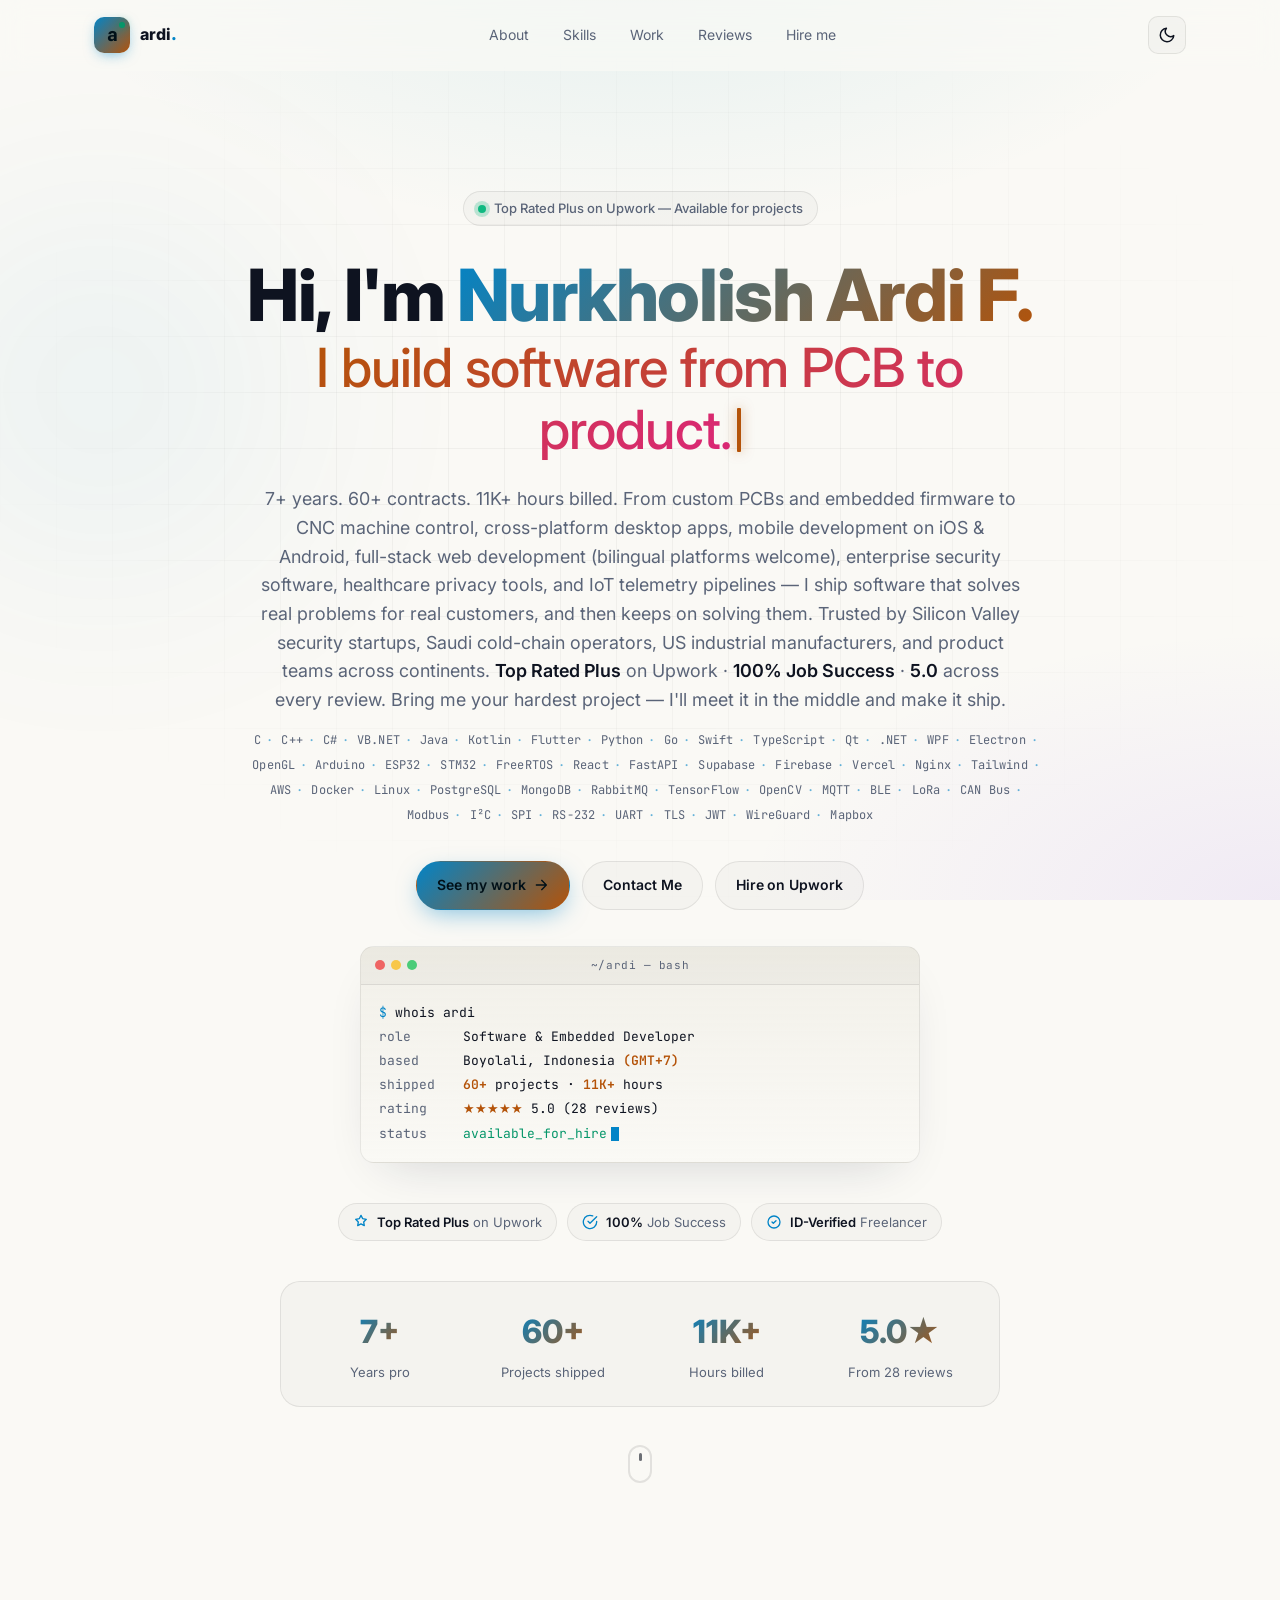
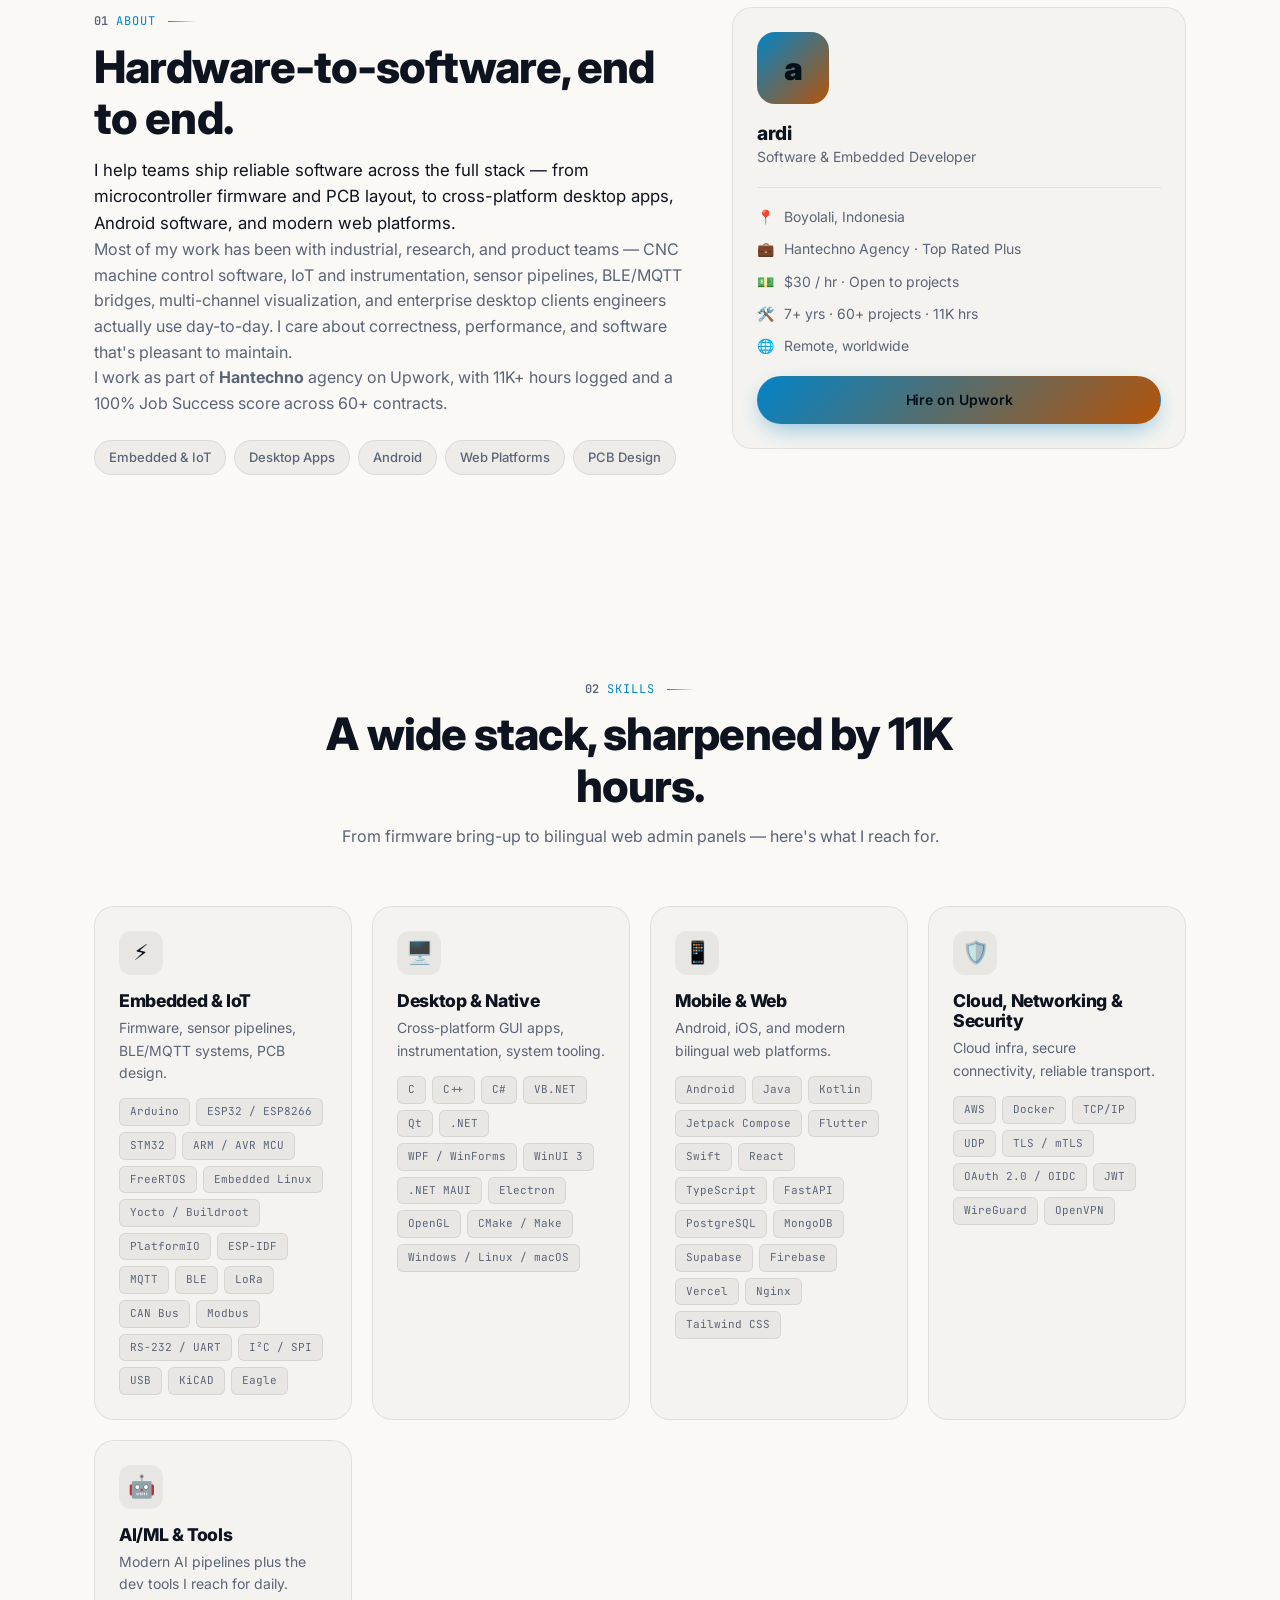
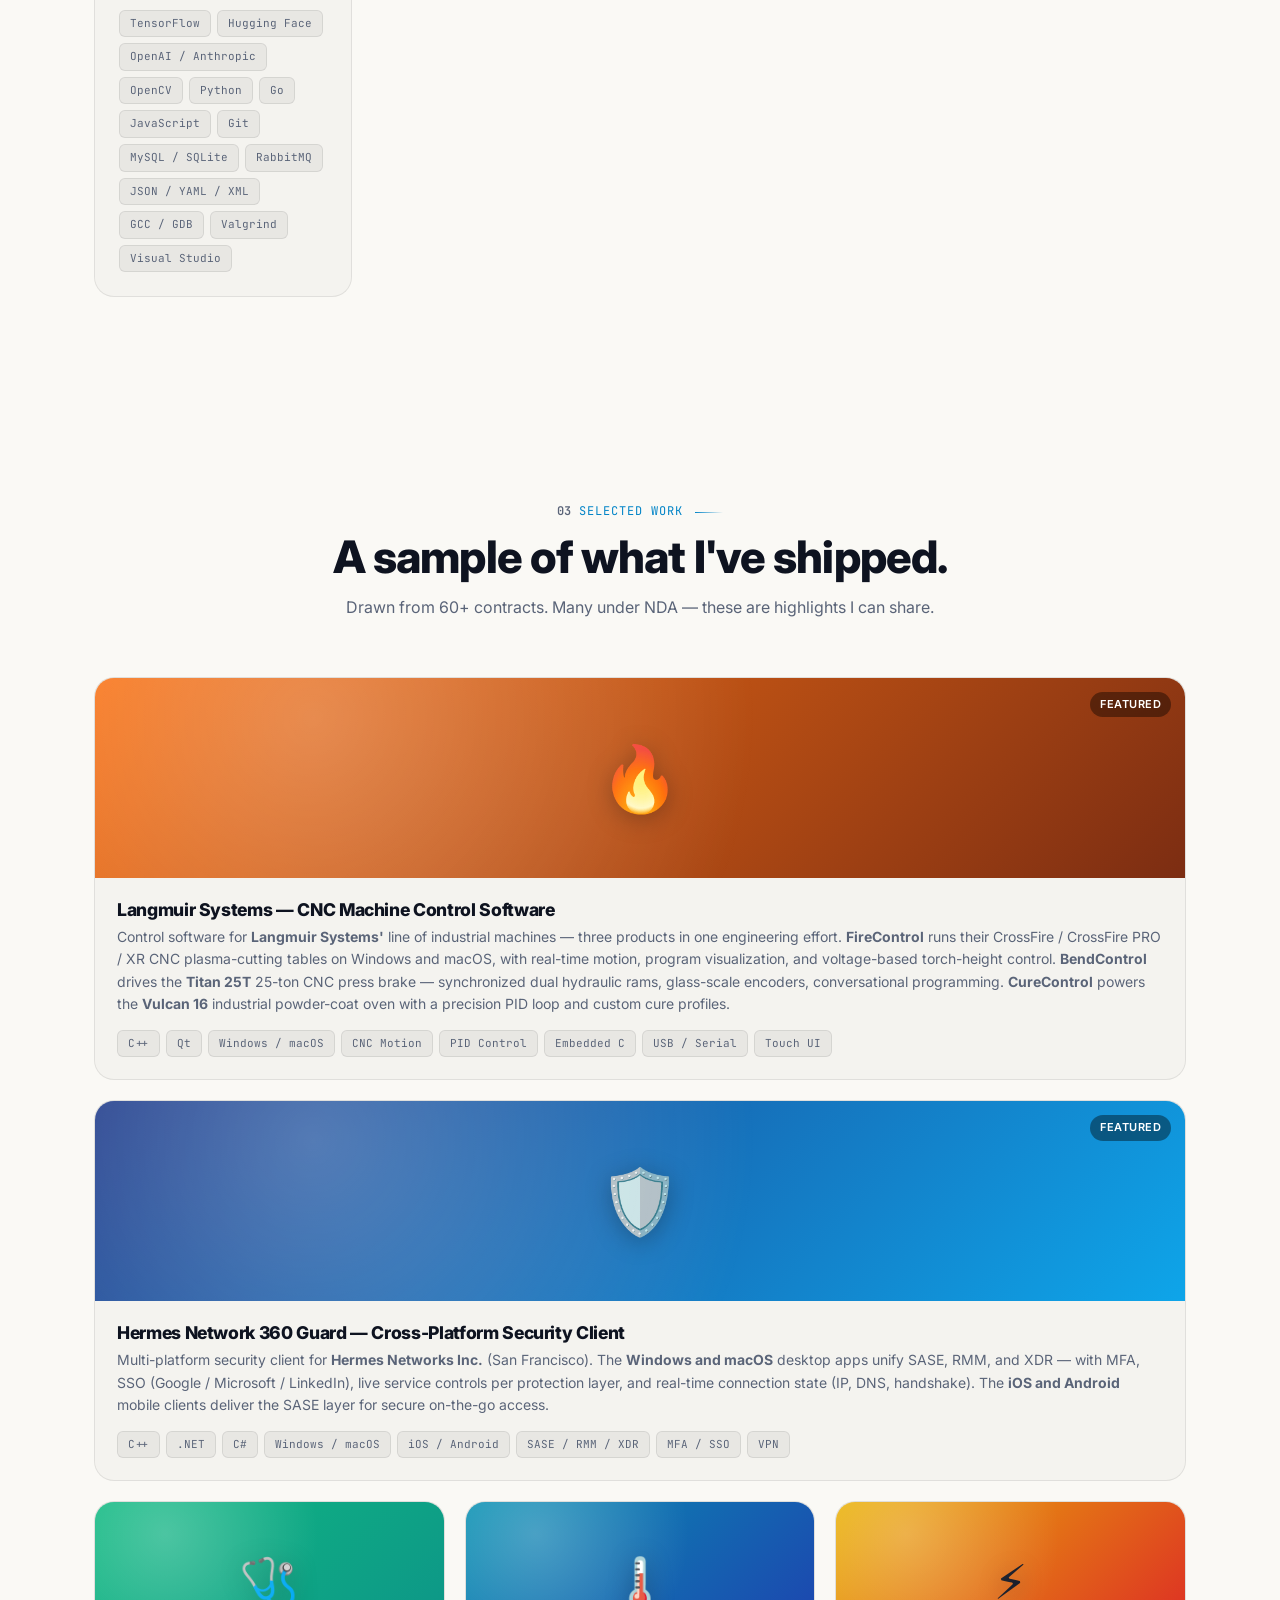
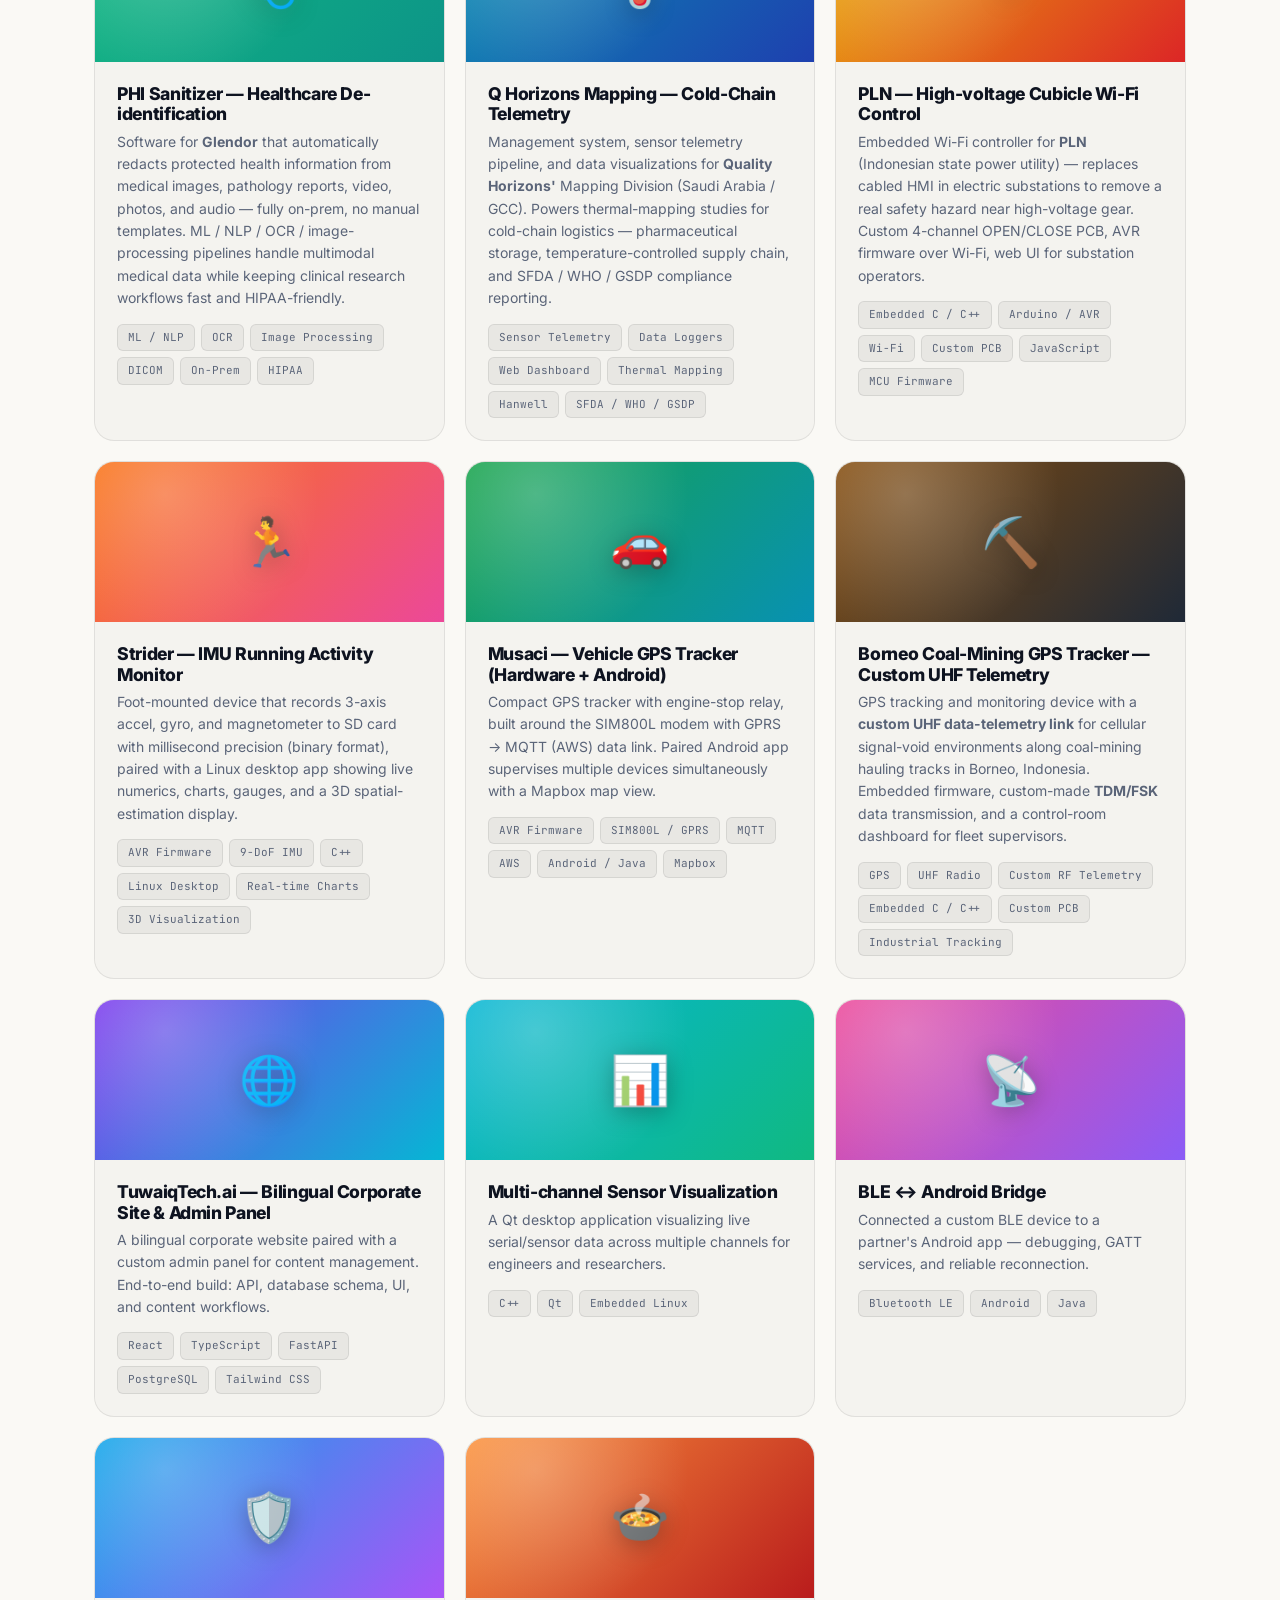
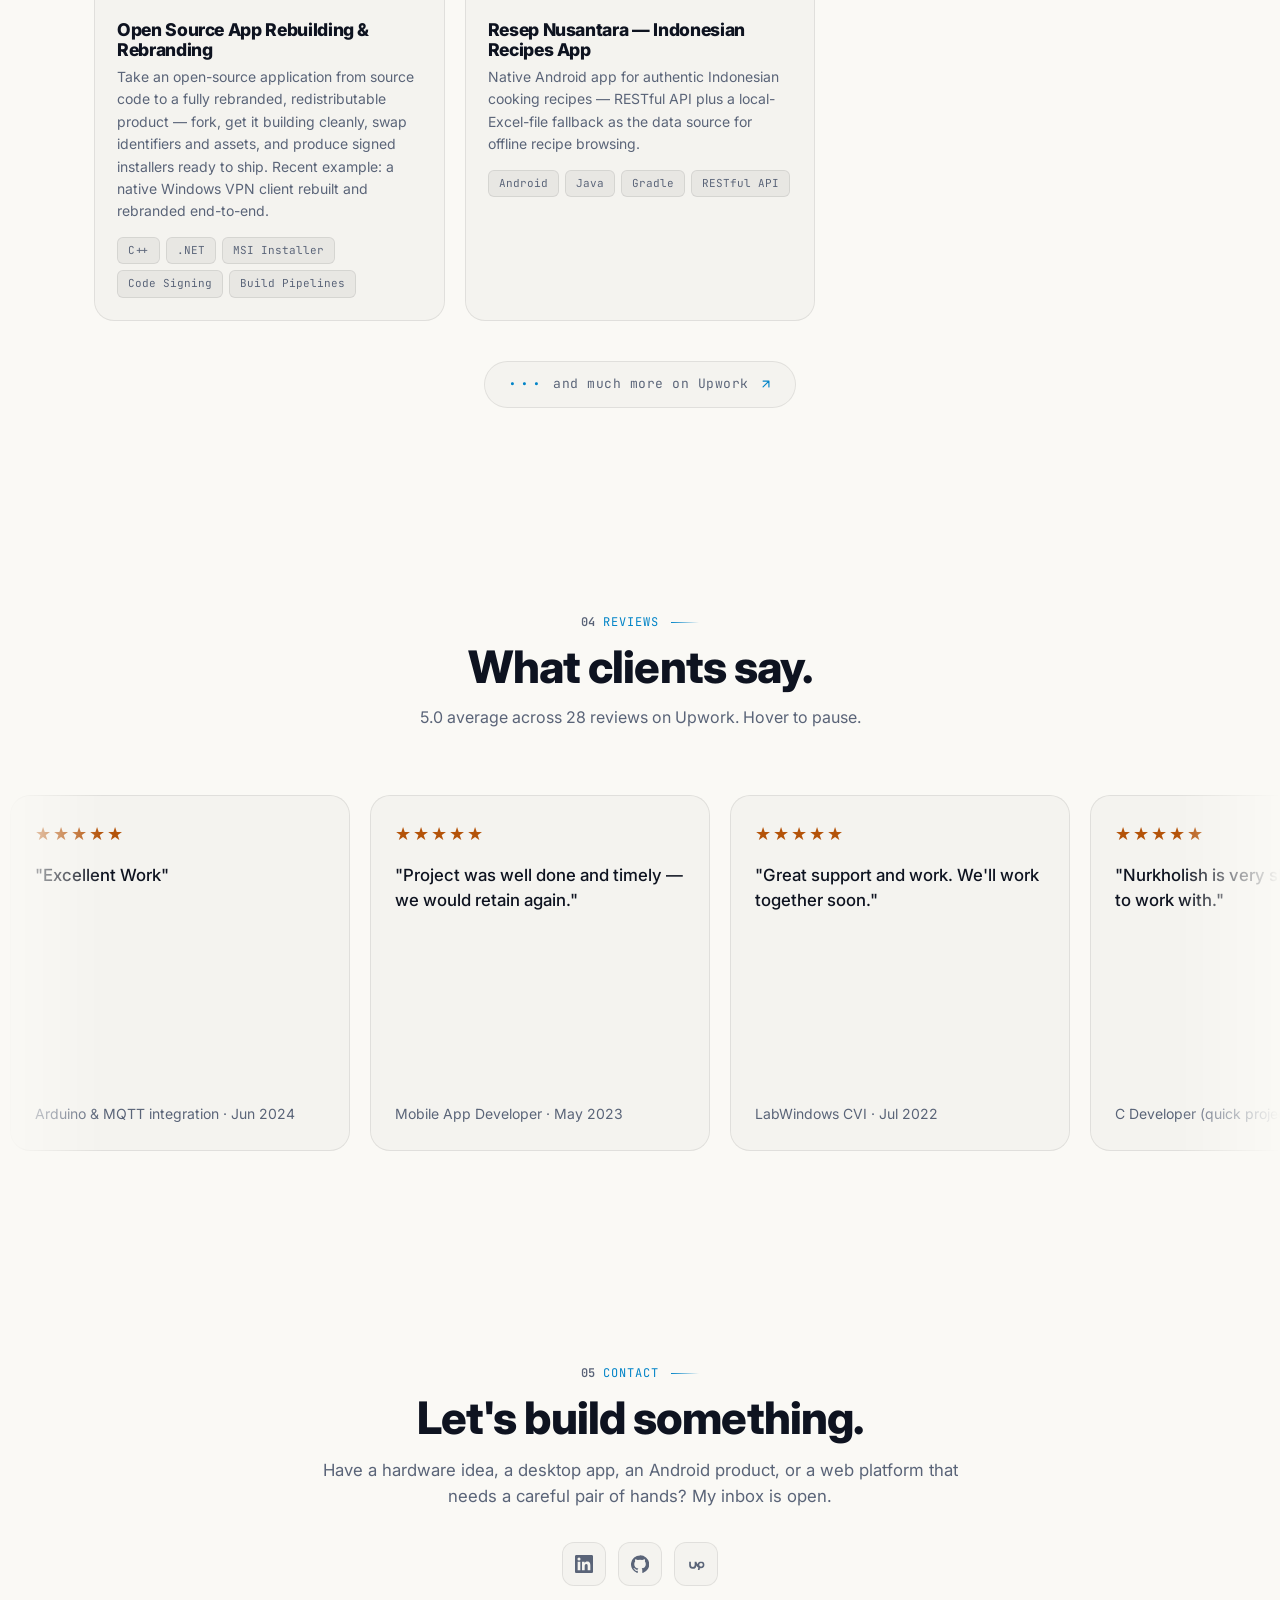
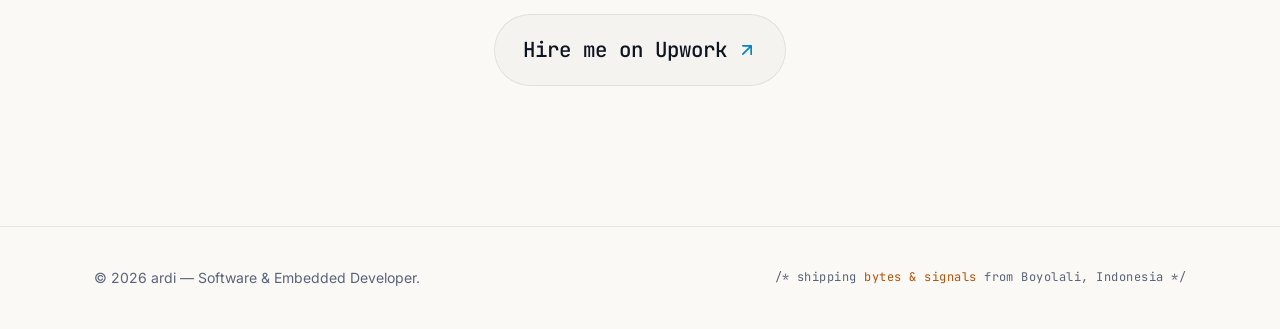
==== index.html @ 49f1b08c "'…and much more.' becomes a styled pill link to Upwork Drop the plain monospace line. The new elemen" ====
<!DOCTYPE html>
<html lang="en">
<head>
  <meta charset="UTF-8" />
  <meta name="viewport" content="width=device-width, initial-scale=1.0" />
  <meta name="description" content="ardi — Software & Embedded Developer. 7+ years shipping cross-platform desktop, Android, and IoT software. Top Rated Plus on Upwork." />
  <meta name="theme-color" content="#0b0f1a" />

  <meta property="og:title" content="ardi — Software & Embedded Developer" />
  <meta property="og:description" content="7+ years building cross-platform desktop, Android, and IoT software. Top Rated Plus, 100% Job Success on Upwork." />
  <meta property="og:type" content="website" />
  <meta property="og:url" content="https://ardika.github.io/" />

  <title>ardi — Software & Embedded Developer</title>

  <link rel="icon" href="data:image/svg+xml,%3Csvg xmlns='http://www.w3.org/2000/svg' viewBox='0 0 64 64'%3E%3Crect width='64' height='64' rx='14' fill='%2338bdf8'/%3E%3Ctext x='50%25' y='62%25' text-anchor='middle' font-family='ui-monospace,monospace' font-size='42' font-weight='800' fill='%23001018'%3Ea%3C/text%3E%3Ccircle cx='48' cy='16' r='5' fill='%2334d399'/%3E%3C/svg%3E" />

  <link rel="preconnect" href="https://fonts.googleapis.com" />
  <link rel="preconnect" href="https://fonts.gstatic.com" crossorigin />
  <link href="https://fonts.googleapis.com/css2?family=Inter:wght@400;500;600;700;800;900&family=JetBrains+Mono:wght@400;500&display=swap" rel="stylesheet" />

  <link rel="stylesheet" href="./styles.css" />
</head>
<body>
  <a href="#main" class="skip-link">Skip to content</a>

  <div class="bg-grid" aria-hidden="true"></div>
  <div class="bg-glow" aria-hidden="true"></div>

  <header class="nav" id="nav">
    <div class="container nav-inner">
      <a href="#home" class="brand" aria-label="ardi — home">
        <span class="brand-mark" aria-hidden="true">a</span>
        <span class="brand-text">ardi</span>
      </a>
      <nav class="nav-links" aria-label="Primary">
        <a href="#about">About</a>
        <a href="#skills">Skills</a>
        <a href="#projects">Work</a>
        <a href="#testimonials">Reviews</a>
        <a href="#contact">Hire me</a>
      </nav>
      <button class="theme-toggle" id="themeToggle" aria-label="Toggle theme">
        <svg class="icon-sun" viewBox="0 0 24 24" fill="none" stroke="currentColor" stroke-width="2" stroke-linecap="round" stroke-linejoin="round" aria-hidden="true"><circle cx="12" cy="12" r="4"/><path d="M12 2v2M12 20v2M4.93 4.93l1.41 1.41M17.66 17.66l1.41 1.41M2 12h2M20 12h2M4.93 19.07l1.41-1.41M17.66 6.34l1.41-1.41"/></svg>
        <svg class="icon-moon" viewBox="0 0 24 24" fill="none" stroke="currentColor" stroke-width="2" stroke-linecap="round" stroke-linejoin="round" aria-hidden="true"><path d="M21 12.79A9 9 0 1 1 11.21 3 7 7 0 0 0 21 12.79z"/></svg>
      </button>
      <button class="menu-toggle" id="menuToggle" aria-label="Open menu" aria-expanded="false">
        <span></span><span></span><span></span>
      </button>
    </div>
  </header>

  <main id="main">

    <section id="home" class="hero">
      <div class="container hero-inner">
        <p class="eyebrow reveal">
          <span class="dot"></span>Top Rated Plus on Upwork — Available for projects
        </p>
        <h1 class="hero-title reveal">
          <span class="hero-line">Hi,&nbsp;I'm <span class="grad">Nurkholish Ardi F.</span></span>
          <span class="hero-line typing-line"><span class="grad-2 typing-text" aria-live="polite"></span><span class="type-cursor" aria-hidden="true"></span></span>
        </h1>
        <p class="hero-sub reveal">
          7+ years. 60+ contracts. 11K+ hours billed. From custom PCBs and embedded firmware
          to CNC machine control, cross-platform desktop apps, mobile development on iOS &amp;
          Android, full-stack web development (bilingual platforms welcome), enterprise security
          software, healthcare privacy tools, and IoT telemetry pipelines — I ship software that
          solves real problems for real customers, and then keeps on solving them.
          Trusted by Silicon Valley security startups, Saudi cold-chain operators,
          US industrial manufacturers, and product teams across continents.
          <strong>Top Rated Plus</strong> on Upwork · <strong>100% Job Success</strong> ·
          <strong>5.0</strong> across every review. Bring me your hardest project — I'll meet
          it in the middle and make it ship.
        </p>
        <p class="hero-stack reveal" aria-label="Technology stack">
          <span>C</span><span>C++</span><span>C#</span><span>VB.NET</span><span>Java</span><span>Kotlin</span><span>Flutter</span><span>Python</span><span>Go</span><span>Swift</span><span>TypeScript</span><span>Qt</span><span>.NET</span><span>WPF</span><span>Electron</span><span>OpenGL</span><span>Arduino</span><span>ESP32</span><span>STM32</span><span>FreeRTOS</span><span>React</span><span>FastAPI</span><span>Supabase</span><span>Firebase</span><span>Vercel</span><span>Nginx</span><span>Tailwind</span><span>AWS</span><span>Docker</span><span>Linux</span><span>PostgreSQL</span><span>MongoDB</span><span>RabbitMQ</span><span>TensorFlow</span><span>OpenCV</span><span>MQTT</span><span>BLE</span><span>LoRa</span><span>CAN&nbsp;Bus</span><span>Modbus</span><span>I²C</span><span>SPI</span><span>RS-232</span><span>UART</span><span>TLS</span><span>JWT</span><span>WireGuard</span><span>Mapbox</span>
        </p>
        <div class="hero-cta reveal">
          <a href="#projects" class="btn btn-primary">See my work
            <svg viewBox="0 0 24 24" fill="none" stroke="currentColor" stroke-width="2" stroke-linecap="round" stroke-linejoin="round" aria-hidden="true"><path d="M5 12h14M13 5l7 7-7 7"/></svg>
          </a>
          <a href="#contact" class="btn btn-ghost">Contact Me</a>
          <a href="https://www.upwork.com/freelancers/~0115eeeb46767c37cb" target="_blank" rel="noopener" class="btn btn-ghost">Hire on Upwork</a>
        </div>

        <div class="console reveal" aria-label="About snapshot">
          <div class="console-bar">
            <span class="dots" aria-hidden="true"><span></span><span></span><span></span></span>
            <span class="title">~/ardi — bash</span>
            <span style="width:42px"></span>
          </div>
          <div class="console-body">
            <div><span class="prompt">$</span> <span class="cmd">whois ardi</span></div>
            <div><span class="key">role</span><span class="val">Software &amp; Embedded Developer</span></div>
            <div><span class="key">based</span><span class="val">Boyolali, Indonesia <span class="pop">(GMT+7)</span></span></div>
            <div><span class="key">shipped</span><span class="val"><span class="pop">60+</span> projects · <span class="pop">11K+</span> hours</span></div>
            <div><span class="key">rating</span><span class="val"><span class="star">★★★★★</span> 5.0 (28 reviews)</span></div>
            <div><span class="key">status</span><span class="val"><span class="ok">available_for_hire</span><span class="cursor"></span></span></div>
          </div>
        </div>

        <div class="badges reveal">
          <div class="badge">
            <svg viewBox="0 0 24 24" fill="none" stroke="currentColor" stroke-width="2" stroke-linecap="round" stroke-linejoin="round" aria-hidden="true"><path d="M12 2l2.39 4.84L20 8l-4 3.9.94 5.5L12 14.77 7.06 17.4 8 11.9 4 8l5.61-1.16L12 2z"/></svg>
            <span><strong>Top Rated Plus</strong> on Upwork</span>
          </div>
          <div class="badge">
            <svg viewBox="0 0 24 24" fill="none" stroke="currentColor" stroke-width="2" stroke-linecap="round" stroke-linejoin="round" aria-hidden="true"><path d="M22 11.08V12a10 10 0 1 1-5.93-9.14"/><polyline points="22 4 12 14.01 9 11.01"/></svg>
            <span><strong>100%</strong> Job Success</span>
          </div>
          <div class="badge">
            <svg viewBox="0 0 24 24" fill="none" stroke="currentColor" stroke-width="2" stroke-linecap="round" stroke-linejoin="round" aria-hidden="true"><path d="M9 12l2 2 4-4M21 12a9 9 0 1 1-18 0 9 9 0 0 1 18 0z"/></svg>
            <span><strong>ID-Verified</strong> Freelancer</span>
          </div>
        </div>

        <div class="hero-stats reveal">
          <div class="stat">
            <span class="stat-num">7+</span>
            <span class="stat-label">Years pro</span>
          </div>
          <div class="stat">
            <span class="stat-num">60+</span>
            <span class="stat-label">Projects shipped</span>
          </div>
          <div class="stat">
            <span class="stat-num">11K+</span>
            <span class="stat-label">Hours billed</span>
          </div>
          <div class="stat">
            <span class="stat-num">5.0★</span>
            <span class="stat-label">From 28 reviews</span>
          </div>
        </div>
      </div>

      <div class="scroll-hint" aria-hidden="true">
        <span></span>
      </div>
    </section>

    <section id="about" class="section about">
      <div class="container about-grid">
        <div class="about-left reveal">
          <p class="section-eyebrow" data-num="01">About</p>
          <h2 class="section-title">Hardware-to-software, end to end.</h2>
          <p class="lead">
            I help teams ship reliable software across the full stack — from microcontroller firmware
            and PCB layout, to cross-platform desktop apps, Android software, and modern web platforms.
          </p>
          <p class="muted">
            Most of my work has been with industrial, research, and product teams — CNC machine
            control software, IoT and instrumentation, sensor pipelines, BLE/MQTT bridges,
            multi-channel visualization, and enterprise desktop clients engineers actually use
            day-to-day. I care about correctness, performance, and software that's pleasant
            to maintain.
          </p>
          <p class="muted">
            I work as part of <strong>Hantechno</strong> agency on Upwork, with 11K+ hours logged and
            a 100% Job Success score across 60+ contracts.
          </p>
          <div class="about-tags">
            <span class="tag">Embedded &amp; IoT</span>
            <span class="tag">Desktop Apps</span>
            <span class="tag">Android</span>
            <span class="tag">Web Platforms</span>
            <span class="tag">PCB Design</span>
          </div>
        </div>
        <div class="about-right reveal">
          <div class="card profile-card">
            <div class="avatar">a</div>
            <div class="profile-meta">
              <h3>ardi</h3>
              <p class="muted small">Software &amp; Embedded Developer</p>
            </div>
            <ul class="profile-list">
              <li><span>📍</span> Boyolali, Indonesia</li>
              <li><span>💼</span> Hantechno Agency · Top Rated Plus</li>
              <li><span>💵</span> $30 / hr · Open to projects</li>
              <li><span>🛠️</span> 7+ yrs · 60+ projects · 11K hrs</li>
              <li><span>🌐</span> Remote, worldwide</li>
            </ul>
            <a href="https://www.upwork.com/freelancers/~0115eeeb46767c37cb" target="_blank" rel="noopener" class="btn btn-primary btn-block">Hire on Upwork</a>
          </div>
        </div>
      </div>
    </section>

    <section id="skills" class="section skills">
      <div class="container">
        <div class="section-head reveal">
          <p class="section-eyebrow" data-num="02">Skills</p>
          <h2 class="section-title">A wide stack, sharpened by 11K hours.</h2>
          <p class="muted">From firmware bring-up to bilingual web admin panels — here's what I reach for.</p>
        </div>

        <div class="skills-grid">
          <div class="card skill reveal">
            <div class="skill-icon">⚡</div>
            <h3>Embedded &amp; IoT</h3>
            <p class="muted small">Firmware, sensor pipelines, BLE/MQTT systems, PCB design.</p>
            <div class="chips">
              <span class="chip">Arduino</span>
              <span class="chip">ESP32 / ESP8266</span>
              <span class="chip">STM32</span>
              <span class="chip">ARM / AVR MCU</span>
              <span class="chip">FreeRTOS</span>
              <span class="chip">Embedded Linux</span>
              <span class="chip">Yocto / Buildroot</span>
              <span class="chip">PlatformIO</span>
              <span class="chip">ESP-IDF</span>
              <span class="chip">MQTT</span>
              <span class="chip">BLE</span>
              <span class="chip">LoRa</span>
              <span class="chip">CAN Bus</span>
              <span class="chip">Modbus</span>
              <span class="chip">RS-232 / UART</span>
              <span class="chip">I²C / SPI</span>
              <span class="chip">USB</span>
              <span class="chip">KiCAD</span>
              <span class="chip">Eagle</span>
            </div>
          </div>

          <div class="card skill reveal">
            <div class="skill-icon">🖥️</div>
            <h3>Desktop &amp; Native</h3>
            <p class="muted small">Cross-platform GUI apps, instrumentation, system tooling.</p>
            <div class="chips">
              <span class="chip">C</span>
              <span class="chip">C++</span>
              <span class="chip">C#</span>
              <span class="chip">VB.NET</span>
              <span class="chip">Qt</span>
              <span class="chip">.NET</span>
              <span class="chip">WPF / WinForms</span>
              <span class="chip">WinUI 3</span>
              <span class="chip">.NET MAUI</span>
              <span class="chip">Electron</span>
              <span class="chip">OpenGL</span>
              <span class="chip">CMake / Make</span>
              <span class="chip">Windows / Linux / macOS</span>
            </div>
          </div>

          <div class="card skill reveal">
            <div class="skill-icon">📱</div>
            <h3>Mobile &amp; Web</h3>
            <p class="muted small">Android, iOS, and modern bilingual web platforms.</p>
            <div class="chips">
              <span class="chip">Android</span>
              <span class="chip">Java</span>
              <span class="chip">Kotlin</span>
              <span class="chip">Jetpack Compose</span>
              <span class="chip">Flutter</span>
              <span class="chip">Swift</span>
              <span class="chip">React</span>
              <span class="chip">TypeScript</span>
              <span class="chip">FastAPI</span>
              <span class="chip">PostgreSQL</span>
              <span class="chip">MongoDB</span>
              <span class="chip">Supabase</span>
              <span class="chip">Firebase</span>
              <span class="chip">Vercel</span>
              <span class="chip">Nginx</span>
              <span class="chip">Tailwind CSS</span>
            </div>
          </div>

          <div class="card skill reveal">
            <div class="skill-icon">🛡️</div>
            <h3>Cloud, Networking &amp; Security</h3>
            <p class="muted small">Cloud infra, secure connectivity, reliable transport.</p>
            <div class="chips">
              <span class="chip">AWS</span>
              <span class="chip">Docker</span>
              <span class="chip">TCP/IP</span>
              <span class="chip">UDP</span>
              <span class="chip">TLS / mTLS</span>
              <span class="chip">OAuth 2.0 / OIDC</span>
              <span class="chip">JWT</span>
              <span class="chip">WireGuard</span>
              <span class="chip">OpenVPN</span>
            </div>
          </div>

          <div class="card skill reveal">
            <div class="skill-icon">🤖</div>
            <h3>AI/ML &amp; Tools</h3>
            <p class="muted small">Modern AI pipelines plus the dev tools I reach for daily.</p>
            <div class="chips">
              <span class="chip">TensorFlow</span>
              <span class="chip">Hugging Face</span>
              <span class="chip">OpenAI / Anthropic</span>
              <span class="chip">OpenCV</span>
              <span class="chip">Python</span>
              <span class="chip">Go</span>
              <span class="chip">JavaScript</span>
              <span class="chip">Git</span>
              <span class="chip">MySQL / SQLite</span>
              <span class="chip">RabbitMQ</span>
              <span class="chip">JSON / YAML / XML</span>
              <span class="chip">GCC / GDB</span>
              <span class="chip">Valgrind</span>
              <span class="chip">Visual Studio</span>
            </div>
          </div>
        </div>
      </div>
    </section>

    <section id="projects" class="section projects">
      <div class="container">
        <div class="section-head reveal">
          <p class="section-eyebrow" data-num="03">Selected work</p>
          <h2 class="section-title">A sample of what I've shipped.</h2>
          <p class="muted">Drawn from 60+ contracts. Many under NDA — these are highlights I can share.</p>
        </div>

        <div class="projects-grid">
          <article class="card project featured reveal">
            <div class="project-cover" style="--c1:#f97316;--c2:#7c2d12;">
              <span class="project-emoji">🔥</span>
              <span class="badge-pill">Featured</span>
            </div>
            <div class="project-body">
              <h3>Langmuir Systems — CNC Machine Control Software</h3>
              <p class="muted small">Control software for <strong>Langmuir Systems'</strong> line of industrial machines — three products in one engineering effort. <strong>FireControl</strong> runs their CrossFire / CrossFire PRO / XR CNC plasma-cutting tables on Windows and macOS, with real-time motion, program visualization, and voltage-based torch-height control. <strong>BendControl</strong> drives the <strong>Titan 25T</strong> 25-ton CNC press brake — synchronized dual hydraulic rams, glass-scale encoders, conversational programming. <strong>CureControl</strong> powers the <strong>Vulcan 16</strong> industrial powder-coat oven with a precision PID loop and custom cure profiles.</p>
              <div class="chips">
                <span class="chip">C++</span>
                <span class="chip">Qt</span>
                <span class="chip">Windows / macOS</span>
                <span class="chip">CNC Motion</span>
                <span class="chip">PID Control</span>
                <span class="chip">Embedded C</span>
                <span class="chip">USB / Serial</span>
                <span class="chip">Touch UI</span>
              </div>
            </div>
          </article>

          <article class="card project featured reveal">
            <div class="project-cover" style="--c1:#1e3a8a;--c2:#0ea5e9;">
              <span class="project-emoji">🛡️</span>
              <span class="badge-pill">Featured</span>
            </div>
            <div class="project-body">
              <h3>Hermes Network 360 Guard — Cross-Platform Security Client</h3>
              <p class="muted small">Multi-platform security client for <strong>Hermes Networks Inc.</strong> (San Francisco). The <strong>Windows and macOS</strong> desktop apps unify SASE, RMM, and XDR — with MFA, SSO (Google / Microsoft / LinkedIn), live service controls per protection layer, and real-time connection state (IP, DNS, handshake). The <strong>iOS and Android</strong> mobile clients deliver the SASE layer for secure on-the-go access.</p>
              <div class="chips">
                <span class="chip">C++</span>
                <span class="chip">.NET</span>
                <span class="chip">C#</span>
                <span class="chip">Windows / macOS</span>
                <span class="chip">iOS / Android</span>
                <span class="chip">SASE / RMM / XDR</span>
                <span class="chip">MFA / SSO</span>
                <span class="chip">VPN</span>
              </div>
            </div>
          </article>

          <article class="card project reveal">
            <div class="project-cover" style="--c1:#10b981;--c2:#0d9488;">
              <span class="project-emoji">🩺</span>
            </div>
            <div class="project-body">
              <h3>PHI Sanitizer — Healthcare De-identification</h3>
              <p class="muted small">Software for <strong>Glendor</strong> that automatically redacts protected health information from medical images, pathology reports, video, photos, and audio — fully on-prem, no manual templates. ML / NLP / OCR / image-processing pipelines handle multimodal medical data while keeping clinical research workflows fast and HIPAA-friendly.</p>
              <div class="chips">
                <span class="chip">ML / NLP</span>
                <span class="chip">OCR</span>
                <span class="chip">Image Processing</span>
                <span class="chip">DICOM</span>
                <span class="chip">On-Prem</span>
                <span class="chip">HIPAA</span>
              </div>
            </div>
          </article>

          <article class="card project reveal">
            <div class="project-cover" style="--c1:#0891b2;--c2:#1e40af;">
              <span class="project-emoji">🌡️</span>
            </div>
            <div class="project-body">
              <h3>Q Horizons Mapping — Cold-Chain Telemetry</h3>
              <p class="muted small">Management system, sensor telemetry pipeline, and data visualizations for <strong>Quality Horizons'</strong> Mapping Division (Saudi Arabia / GCC). Powers thermal-mapping studies for cold-chain logistics — pharmaceutical storage, temperature-controlled supply chain, and SFDA / WHO / GSDP compliance reporting.</p>
              <div class="chips">
                <span class="chip">Sensor Telemetry</span>
                <span class="chip">Data Loggers</span>
                <span class="chip">Web Dashboard</span>
                <span class="chip">Thermal Mapping</span>
                <span class="chip">Hanwell</span>
                <span class="chip">SFDA / WHO / GSDP</span>
              </div>
            </div>
          </article>

          <article class="card project reveal">
            <div class="project-cover" style="--c1:#eab308;--c2:#dc2626;">
              <span class="project-emoji">⚡</span>
            </div>
            <div class="project-body">
              <h3>PLN — High-voltage Cubicle Wi-Fi Control</h3>
              <p class="muted small">Embedded Wi-Fi controller for <strong>PLN</strong> (Indonesian state power utility) — replaces cabled HMI in electric substations to remove a real safety hazard near high-voltage gear. Custom 4-channel OPEN/CLOSE PCB, AVR firmware over Wi-Fi, web UI for substation operators.</p>
              <div class="chips">
                <span class="chip">Embedded C / C++</span>
                <span class="chip">Arduino / AVR</span>
                <span class="chip">Wi-Fi</span>
                <span class="chip">Custom PCB</span>
                <span class="chip">JavaScript</span>
                <span class="chip">MCU Firmware</span>
              </div>
            </div>
          </article>

          <article class="card project reveal">
            <div class="project-cover" style="--c1:#f97316;--c2:#ec4899;">
              <span class="project-emoji">🏃</span>
            </div>
            <div class="project-body">
              <h3>Strider — IMU Running Activity Monitor</h3>
              <p class="muted small">Foot-mounted device that records 3-axis accel, gyro, and magnetometer to SD card with millisecond precision (binary format), paired with a Linux desktop app showing live numerics, charts, gauges, and a 3D spatial-estimation display.</p>
              <div class="chips">
                <span class="chip">AVR Firmware</span>
                <span class="chip">9-DoF IMU</span>
                <span class="chip">C++</span>
                <span class="chip">Linux Desktop</span>
                <span class="chip">Real-time Charts</span>
                <span class="chip">3D Visualization</span>
              </div>
            </div>
          </article>

          <article class="card project reveal">
            <div class="project-cover" style="--c1:#16a34a;--c2:#0891b2;">
              <span class="project-emoji">🚗</span>
            </div>
            <div class="project-body">
              <h3>Musaci — Vehicle GPS Tracker (Hardware + Android)</h3>
              <p class="muted small">Compact GPS tracker with engine-stop relay, built around the SIM800L modem with GPRS → MQTT (AWS) data link. Paired Android app supervises multiple devices simultaneously with a Mapbox map view.</p>
              <div class="chips">
                <span class="chip">AVR Firmware</span>
                <span class="chip">SIM800L / GPRS</span>
                <span class="chip">MQTT</span>
                <span class="chip">AWS</span>
                <span class="chip">Android / Java</span>
                <span class="chip">Mapbox</span>
              </div>
            </div>
          </article>

          <article class="card project reveal">
            <div class="project-cover" style="--c1:#854d0e;--c2:#1f2937;">
              <span class="project-emoji">⛏️</span>
            </div>
            <div class="project-body">
              <h3>Borneo Coal-Mining GPS Tracker — Custom UHF Telemetry</h3>
              <p class="muted small">GPS tracking and monitoring device with a <strong>custom UHF data-telemetry link</strong> for cellular signal-void environments along coal-mining hauling tracks in Borneo, Indonesia. Embedded firmware, custom-made <strong>TDM/FSK</strong> data transmission, and a control-room dashboard for fleet supervisors.</p>
              <div class="chips">
                <span class="chip">GPS</span>
                <span class="chip">UHF Radio</span>
                <span class="chip">Custom RF Telemetry</span>
                <span class="chip">Embedded C / C++</span>
                <span class="chip">Custom PCB</span>
                <span class="chip">Industrial Tracking</span>
              </div>
            </div>
          </article>

          <article class="card project reveal">
            <div class="project-cover" style="--c1:#7c3aed;--c2:#06b6d4;">
              <span class="project-emoji">🌐</span>
            </div>
            <div class="project-body">
              <h3>TuwaiqTech.ai — Bilingual Corporate Site &amp; Admin Panel</h3>
              <p class="muted small">A bilingual corporate website paired with a custom admin panel for content management. End-to-end build: API, database schema, UI, and content workflows.</p>
              <div class="chips">
                <span class="chip">React</span>
                <span class="chip">TypeScript</span>
                <span class="chip">FastAPI</span>
                <span class="chip">PostgreSQL</span>
                <span class="chip">Tailwind CSS</span>
              </div>
            </div>
          </article>

          <article class="card project reveal">
            <div class="project-cover" style="--c1:#06b6d4;--c2:#10b981;">
              <span class="project-emoji">📊</span>
            </div>
            <div class="project-body">
              <h3>Multi-channel Sensor Visualization</h3>
              <p class="muted small">A Qt desktop application visualizing live serial/sensor data across multiple channels for engineers and researchers.</p>
              <div class="chips">
                <span class="chip">C++</span>
                <span class="chip">Qt</span>
                <span class="chip">Embedded Linux</span>
              </div>
            </div>
          </article>

          <article class="card project reveal">
            <div class="project-cover" style="--c1:#ec4899;--c2:#8b5cf6;">
              <span class="project-emoji">📡</span>
            </div>
            <div class="project-body">
              <h3>BLE ↔ Android Bridge</h3>
              <p class="muted small">Connected a custom BLE device to a partner's Android app — debugging, GATT services, and reliable reconnection.</p>
              <div class="chips">
                <span class="chip">Bluetooth LE</span>
                <span class="chip">Android</span>
                <span class="chip">Java</span>
              </div>
            </div>
          </article>

          <article class="card project reveal">
            <div class="project-cover" style="--c1:#0ea5e9;--c2:#a855f7;">
              <span class="project-emoji">🛡️</span>
            </div>
            <div class="project-body">
              <h3>Open Source App Rebuilding &amp; Rebranding</h3>
              <p class="muted small">Take an open-source application from source code to a fully rebranded, redistributable product — fork, get it building cleanly, swap identifiers and assets, and produce signed installers ready to ship. Recent example: a native Windows VPN client rebuilt and rebranded end-to-end.</p>
              <div class="chips">
                <span class="chip">C++</span>
                <span class="chip">.NET</span>
                <span class="chip">MSI Installer</span>
                <span class="chip">Code Signing</span>
                <span class="chip">Build Pipelines</span>
              </div>
            </div>
          </article>

          <article class="card project reveal">
            <div class="project-cover" style="--c1:#fb923c;--c2:#b91c1c;">
              <span class="project-emoji">🍲</span>
            </div>
            <div class="project-body">
              <h3>Resep Nusantara — Indonesian Recipes App</h3>
              <p class="muted small">Native Android app for authentic Indonesian cooking recipes — RESTful API plus a local-Excel-file fallback as the data source for offline recipe browsing.</p>
              <div class="chips">
                <span class="chip">Android</span>
                <span class="chip">Java</span>
                <span class="chip">Gradle</span>
                <span class="chip">RESTful API</span>
              </div>
            </div>
          </article>
        </div>
        <div class="more-row reveal">
          <a href="https://www.upwork.com/freelancers/~0115eeeb46767c37cb" target="_blank" rel="noopener" class="more-projects">
            <span class="more-dots" aria-hidden="true">···</span>
            <span>and much more on Upwork</span>
            <svg viewBox="0 0 24 24" fill="none" stroke="currentColor" stroke-width="2" stroke-linecap="round" stroke-linejoin="round" aria-hidden="true"><path d="M7 17L17 7M7 7h10v10"/></svg>
          </a>
        </div>
      </div>
    </section>

    <section id="testimonials" class="section testimonials">
      <div class="container">
        <div class="section-head reveal">
          <p class="section-eyebrow" data-num="04">Reviews</p>
          <h2 class="section-title">What clients say.</h2>
          <p class="muted">5.0 average across 28 reviews on Upwork. Hover to pause.</p>
        </div>
      </div>

      <div class="marquee reveal" aria-label="Client testimonials, scrolling">
        <div class="marquee-track">
          <figure class="card testimonial">
            <div class="stars" aria-label="5 out of 5">★★★★★</div>
            <blockquote>"Excellent Work"</blockquote>
            <figcaption class="muted small">Arduino &amp; MQTT integration · Jun 2024</figcaption>
          </figure>
          <figure class="card testimonial">
            <div class="stars" aria-label="5 out of 5">★★★★★</div>
            <blockquote>"Project was well done and timely — we would retain again."</blockquote>
            <figcaption class="muted small">Mobile App Developer · May 2023</figcaption>
          </figure>
          <figure class="card testimonial">
            <div class="stars" aria-label="5 out of 5">★★★★★</div>
            <blockquote>"Great support and work. We'll work together soon."</blockquote>
            <figcaption class="muted small">LabWindows CVI · Jul 2022</figcaption>
          </figure>
          <figure class="card testimonial">
            <div class="stars" aria-label="5 out of 5">★★★★★</div>
            <blockquote>"Nurkholish is very skilled and easy to work with."</blockquote>
            <figcaption class="muted small">C Developer (quick project) · Jan 2022</figcaption>
          </figure>
          <figure class="card testimonial">
            <div class="stars" aria-label="5 out of 5">★★★★★</div>
            <blockquote>"I highly recommend Nurkholish — he was able to create exactly what I wanted and went above and beyond with customer support."</blockquote>
            <figcaption class="muted small">Complete IoT Solution · Jan 2022</figcaption>
          </figure>
          <figure class="card testimonial">
            <div class="stars" aria-label="LinkedIn recommendation">in</div>
            <blockquote>"Nurkholish Ardi Firdaus is someone who has a good personality in the world of work, especially in the IT Professional field. He is very talented with skill combination as IT Software Engineer. He also has a very professional work system — fast and capable of delivering the perfect finish."</blockquote>
            <figcaption class="muted small">Rian Alfarisy · LinkedIn recommendation</figcaption>
          </figure>
          <figure class="card testimonial">
            <div class="stars" aria-label="Verified profile">⚡ Verified</div>
            <blockquote>"Top Rated Plus on Upwork — 100% Job Success across 60+ contracts and 11K+ billed hours."</blockquote>
            <figcaption class="muted small">Verified Upwork profile · 5.0 / 28 reviews</figcaption>
          </figure>

          <!-- Duplicated set for seamless infinite loop -->
          <figure class="card testimonial" aria-hidden="true">
            <div class="stars">★★★★★</div>
            <blockquote>"Excellent Work"</blockquote>
            <figcaption class="muted small">Arduino &amp; MQTT integration · Jun 2024</figcaption>
          </figure>
          <figure class="card testimonial" aria-hidden="true">
            <div class="stars">★★★★★</div>
            <blockquote>"Project was well done and timely — we would retain again."</blockquote>
            <figcaption class="muted small">Mobile App Developer · May 2023</figcaption>
          </figure>
          <figure class="card testimonial" aria-hidden="true">
            <div class="stars">★★★★★</div>
            <blockquote>"Great support and work. We'll work together soon."</blockquote>
            <figcaption class="muted small">LabWindows CVI · Jul 2022</figcaption>
          </figure>
          <figure class="card testimonial" aria-hidden="true">
            <div class="stars">★★★★★</div>
            <blockquote>"Nurkholish is very skilled and easy to work with."</blockquote>
            <figcaption class="muted small">C Developer (quick project) · Jan 2022</figcaption>
          </figure>
          <figure class="card testimonial" aria-hidden="true">
            <div class="stars">★★★★★</div>
            <blockquote>"I highly recommend Nurkholish — he was able to create exactly what I wanted and went above and beyond with customer support."</blockquote>
            <figcaption class="muted small">Complete IoT Solution · Jan 2022</figcaption>
          </figure>
          <figure class="card testimonial" aria-hidden="true">
            <div class="stars">in</div>
            <blockquote>"Nurkholish Ardi Firdaus is someone who has a good personality in the world of work, especially in the IT Professional field. He is very talented with skill combination as IT Software Engineer. He also has a very professional work system — fast and capable of delivering the perfect finish."</blockquote>
            <figcaption class="muted small">Rian Alfarisy · LinkedIn recommendation</figcaption>
          </figure>
          <figure class="card testimonial" aria-hidden="true">
            <div class="stars">⚡ Verified</div>
            <blockquote>"Top Rated Plus on Upwork — 100% Job Success across 60+ contracts and 11K+ billed hours."</blockquote>
            <figcaption class="muted small">Verified Upwork profile · 5.0 / 28 reviews</figcaption>
          </figure>
        </div>
      </div>
    </section>

    <section id="contact" class="section contact">
      <div class="container contact-inner reveal">
        <p class="section-eyebrow" data-num="05">Contact</p>
        <h2 class="section-title">Let's build something.</h2>
        <p class="lead muted">
          Have a hardware idea, a desktop app, an Android product, or a web platform that needs
          a careful pair of hands? My inbox is open.
        </p>
        <div class="socials">
          <a href="https://www.linkedin.com/in/nurkholish-ardi-firdaus-a28104144/" target="_blank" rel="noopener" aria-label="LinkedIn">
            <svg viewBox="0 0 24 24" fill="currentColor" aria-hidden="true"><path d="M20.45 20.45h-3.55v-5.57c0-1.33-.03-3.04-1.85-3.04-1.85 0-2.13 1.45-2.13 2.94v5.67H9.36V9h3.41v1.56h.05c.48-.9 1.64-1.85 3.37-1.85 3.6 0 4.27 2.37 4.27 5.46v6.28zM5.34 7.43a2.06 2.06 0 1 1 0-4.12 2.06 2.06 0 0 1 0 4.12zm1.78 13.02H3.56V9h3.56v11.45zM22.22 0H1.77C.79 0 0 .77 0 1.72v20.56C0 23.23.79 24 1.77 24h20.45C23.2 24 24 23.23 24 22.28V1.72C24 .77 23.2 0 22.22 0z"/></svg>
          </a>
          <a href="https://github.com/ardika" target="_blank" rel="noopener" aria-label="GitHub">
            <svg viewBox="0 0 24 24" fill="currentColor" aria-hidden="true"><path d="M12 .5a12 12 0 0 0-3.79 23.39c.6.11.82-.26.82-.58v-2.16c-3.34.73-4.04-1.41-4.04-1.41-.55-1.39-1.34-1.76-1.34-1.76-1.09-.74.08-.73.08-.73 1.21.09 1.85 1.24 1.85 1.24 1.07 1.84 2.81 1.31 3.5 1 .11-.78.42-1.31.76-1.61-2.66-.3-5.47-1.33-5.47-5.93 0-1.31.47-2.38 1.24-3.22-.13-.3-.54-1.52.11-3.18 0 0 1.01-.32 3.31 1.23a11.49 11.49 0 0 1 6.02 0c2.3-1.55 3.31-1.23 3.31-1.23.65 1.66.24 2.88.12 3.18.77.84 1.23 1.91 1.23 3.22 0 4.61-2.81 5.62-5.49 5.92.43.37.81 1.1.81 2.22v3.29c0 .32.22.7.83.58A12 12 0 0 0 12 .5z"/></svg>
          </a>
          <a href="https://www.upwork.com/freelancers/~0115eeeb46767c37cb" target="_blank" rel="noopener" aria-label="Upwork">
            <svg viewBox="0 0 24 24" fill="currentColor" aria-hidden="true"><path d="M18.7 8.5a4.6 4.6 0 0 0-4.5 3.7c-.7-1-1.3-2.2-1.7-3.3h-2.3v4.5a2.5 2.5 0 1 1-5 0V8.9H2.9v4.5a4.8 4.8 0 0 0 9.6.5c.5.9 1.6 2.2 2.6 2.7l-.7 3.3h2.3l.5-2.4c.4.1.9.2 1.4.2a4.6 4.6 0 0 0 0-9.2zm0 7a2.4 2.4 0 0 1-2.4-2.4 2.4 2.4 0 1 1 4.8 0 2.4 2.4 0 0 1-2.4 2.4z"/></svg>
          </a>
        </div>
        <a href="https://www.upwork.com/freelancers/~0115eeeb46767c37cb" target="_blank" rel="noopener" class="email-cta">
          Hire me on Upwork
          <svg viewBox="0 0 24 24" fill="none" stroke="currentColor" stroke-width="2" stroke-linecap="round" stroke-linejoin="round" aria-hidden="true"><path d="M7 17L17 7M7 7h10v10"/></svg>
        </a>
      </div>
    </section>
  </main>

  <footer class="footer">
    <div class="container footer-inner">
      <p class="muted small">© <span id="year"></span> ardi — Software &amp; Embedded Developer.</p>
      <p class="signature">/* shipping <span class="accent">bytes &amp; signals</span> from Boyolali, Indonesia */</p>
    </div>
  </footer>

  <script src="./script.js"></script>
</body>
</html>
---- styles.css ----
/* =========================
   Theme tokens
   ========================= */
:root {
  /* Signature palette: electric sky + warm amber on deep navy.
     The unusual cyan→amber gradient reads as "engineer working with
     hardware and instruments" — distinct from generic cyan→purple. */
  --bg: #070b18;
  --bg-2: #0c1325;
  --surface: rgba(255, 255, 255, 0.025);
  --surface-2: rgba(255, 255, 255, 0.06);
  --border: rgba(255, 255, 255, 0.08);
  --border-2: rgba(255, 255, 255, 0.16);
  --text: #e8eef7;
  --muted: #93a1b8;
  --accent: #38bdf8;     /* signal sky */
  --accent-2: #fbbf24;   /* instrument amber */
  --accent-3: #f472b6;   /* signal pink */
  --led: #34d399;        /* status LED */
  --shadow: 0 20px 60px -20px rgba(0, 0, 0, 0.55);

  --radius: 14px;
  --radius-lg: 20px;
  --container: 1140px;

  --font-sans: 'Inter', system-ui, -apple-system, "Segoe UI", Roboto, "Helvetica Neue", Arial, sans-serif;
  --font-mono: 'JetBrains Mono', ui-monospace, "SF Mono", Menlo, monospace;
}

[data-theme="light"] {
  --bg: #faf9f5;
  --bg-2: #f0eee6;
  --surface: rgba(0, 0, 0, 0.025);
  --surface-2: rgba(0, 0, 0, 0.05);
  --border: rgba(0, 0, 0, 0.08);
  --border-2: rgba(0, 0, 0, 0.16);
  --text: #0e1320;
  --muted: #5a6478;
  --accent: #0284c7;
  --accent-2: #b45309;
  --accent-3: #db2777;
  --led: #059669;
  --shadow: 0 20px 50px -25px rgba(20, 30, 60, 0.2);
}

/* =========================
   Reset & base
   ========================= */
*,
*::before,
*::after { box-sizing: border-box; }

html { scroll-behavior: smooth; }

body {
  margin: 0;
  font-family: var(--font-sans);
  background: var(--bg);
  color: var(--text);
  line-height: 1.6;
  -webkit-font-smoothing: antialiased;
  -moz-osx-font-smoothing: grayscale;
  overflow-x: hidden;
}

img, svg { display: block; max-width: 100%; }

a { color: inherit; text-decoration: none; }

h1, h2, h3, h4 {
  margin: 0;
  font-weight: 800;
  letter-spacing: -0.02em;
  line-height: 1.15;
}

p { margin: 0; }

button {
  font: inherit;
  cursor: pointer;
  background: none;
  border: 0;
  color: inherit;
}

.skip-link {
  position: absolute;
  left: -9999px;
  top: 0;
  background: var(--accent);
  color: #001018;
  padding: 8px 12px;
  border-radius: 8px;
  z-index: 1000;
}
.skip-link:focus { left: 12px; top: 12px; }

.container {
  width: 100%;
  max-width: var(--container);
  margin: 0 auto;
  padding: 0 24px;
}

/* =========================
   Background decoration
   ========================= */
.bg-grid {
  position: fixed;
  inset: 0;
  z-index: -2;
  background:
    radial-gradient(ellipse 80% 60% at 50% -10%, rgba(34, 211, 238, 0.15), transparent 60%),
    radial-gradient(ellipse 70% 50% at 100% 100%, rgba(167, 139, 250, 0.12), transparent 60%),
    var(--bg);
}
.bg-grid::before {
  content: "";
  position: absolute;
  inset: 0;
  background-image:
    linear-gradient(var(--border) 1px, transparent 1px),
    linear-gradient(90deg, var(--border) 1px, transparent 1px);
  background-size: 56px 56px;
  mask-image: radial-gradient(ellipse at center, black 30%, transparent 75%);
  opacity: 0.5;
}

[data-theme="light"] .bg-grid {
  background:
    radial-gradient(ellipse 80% 60% at 50% -10%, rgba(8, 145, 178, 0.10), transparent 60%),
    radial-gradient(ellipse 70% 50% at 100% 100%, rgba(124, 58, 237, 0.08), transparent 60%),
    var(--bg);
}

.bg-glow {
  position: fixed;
  z-index: -1;
  width: 600px;
  height: 600px;
  border-radius: 50%;
  filter: blur(120px);
  background: radial-gradient(circle, var(--accent), transparent 60%);
  opacity: 0.10;
  pointer-events: none;
  top: 10%;
  left: -200px;
  animation: float 18s ease-in-out infinite;
}

@keyframes float {
  0%, 100% { transform: translate(0, 0); }
  50% { transform: translate(80px, 60px); }
}

/* =========================
   Navigation
   ========================= */
.nav {
  position: sticky;
  top: 0;
  z-index: 50;
  backdrop-filter: blur(14px);
  -webkit-backdrop-filter: blur(14px);
  background: color-mix(in oklab, var(--bg) 70%, transparent);
  border-bottom: 1px solid transparent;
  transition: border-color 0.3s, background 0.3s;
}
.nav.scrolled {
  border-bottom-color: var(--border);
}

.nav-inner {
  display: flex;
  align-items: center;
  justify-content: space-between;
  padding: 16px 24px;
}

.brand {
  display: flex;
  align-items: center;
  gap: 10px;
  font-weight: 800;
  letter-spacing: -0.01em;
}
.brand-mark {
  position: relative;
  width: 36px;
  height: 36px;
  display: grid;
  place-items: center;
  border-radius: 10px;
  background: linear-gradient(135deg, var(--accent), var(--accent-2));
  color: #001018;
  font-family: var(--font-mono);
  font-weight: 800;
  font-size: 18px;
  letter-spacing: -0.05em;
  box-shadow: 0 4px 14px -4px color-mix(in oklab, var(--accent) 60%, transparent);
}
.brand-mark::after {
  /* LED status dot — signature detail */
  content: "";
  position: absolute;
  top: 5px;
  right: 5px;
  width: 6px;
  height: 6px;
  border-radius: 50%;
  background: var(--led);
  box-shadow: 0 0 8px var(--led);
  animation: led-blink 2.4s ease-in-out infinite;
}
@keyframes led-blink {
  0%, 100% { opacity: 1; }
  50% { opacity: 0.45; }
}
.brand-text {
  font-size: 16px;
  display: inline-flex;
  align-items: baseline;
  gap: 1px;
}
.brand-text::after {
  content: ".";
  color: var(--accent);
  font-weight: 900;
}

.nav-links {
  display: flex;
  gap: 6px;
}
.nav-links a {
  padding: 8px 14px;
  border-radius: 999px;
  font-size: 14px;
  color: var(--muted);
  transition: color 0.2s, background 0.2s;
}
.nav-links a:hover { color: var(--text); background: var(--surface-2); }

.theme-toggle {
  width: 38px;
  height: 38px;
  display: grid;
  place-items: center;
  border-radius: 10px;
  border: 1px solid var(--border);
  background: var(--surface);
  color: var(--text);
  transition: background 0.2s, border-color 0.2s;
}
.theme-toggle:hover { background: var(--surface-2); border-color: var(--border-2); }
.theme-toggle svg { width: 18px; height: 18px; }
.theme-toggle .icon-moon { display: none; }
[data-theme="light"] .theme-toggle .icon-sun { display: none; }
[data-theme="light"] .theme-toggle .icon-moon { display: block; }

.menu-toggle {
  display: none;
  width: 38px;
  height: 38px;
  flex-direction: column;
  justify-content: center;
  align-items: center;
  gap: 4px;
  border-radius: 10px;
  border: 1px solid var(--border);
  background: var(--surface);
}
.menu-toggle span {
  display: block;
  width: 18px;
  height: 2px;
  background: var(--text);
  border-radius: 2px;
  transition: transform 0.3s, opacity 0.3s;
}
.menu-toggle[aria-expanded="true"] span:nth-child(1) { transform: translateY(6px) rotate(45deg); }
.menu-toggle[aria-expanded="true"] span:nth-child(2) { opacity: 0; }
.menu-toggle[aria-expanded="true"] span:nth-child(3) { transform: translateY(-6px) rotate(-45deg); }

/* =========================
   Buttons
   ========================= */
.btn {
  display: inline-flex;
  align-items: center;
  gap: 8px;
  padding: 12px 20px;
  border-radius: 999px;
  font-weight: 600;
  font-size: 14px;
  letter-spacing: -0.005em;
  transition: transform 0.15s, box-shadow 0.2s, background 0.2s, border-color 0.2s, color 0.2s;
  border: 1px solid transparent;
  white-space: nowrap;
}
.btn svg { width: 16px; height: 16px; }
.btn:active { transform: translateY(1px); }

.btn-primary {
  background: linear-gradient(135deg, var(--accent), var(--accent-2));
  color: #001018;
  box-shadow: 0 8px 24px -6px color-mix(in oklab, var(--accent) 50%, transparent);
}
.btn-primary:hover {
  box-shadow: 0 14px 32px -8px color-mix(in oklab, var(--accent) 70%, transparent);
}

.btn-ghost {
  background: var(--surface);
  border-color: var(--border);
  color: var(--text);
}
.btn-ghost:hover { background: var(--surface-2); border-color: var(--border-2); }

.btn-block { width: 100%; justify-content: center; }

/* =========================
   Hero
   ========================= */
.hero {
  position: relative;
  padding: 120px 0 100px;
  text-align: center;
  overflow: hidden;
}

.hero-inner {
  display: flex;
  flex-direction: column;
  align-items: center;
}

.eyebrow {
  display: inline-flex;
  align-items: center;
  gap: 8px;
  padding: 6px 14px;
  border-radius: 999px;
  font-size: 13px;
  font-weight: 500;
  color: var(--muted);
  border: 1px solid var(--border);
  background: var(--surface);
  margin-bottom: 28px;
}
.dot {
  width: 8px;
  height: 8px;
  border-radius: 50%;
  background: #10b981;
  box-shadow: 0 0 0 4px color-mix(in oklab, #10b981 25%, transparent);
  animation: pulse 2s ease-in-out infinite;
}
@keyframes pulse {
  0%, 100% { box-shadow: 0 0 0 4px color-mix(in oklab, #10b981 25%, transparent); }
  50% { box-shadow: 0 0 0 8px color-mix(in oklab, #10b981 8%, transparent); }
}

.hero-title {
  font-size: clamp(2.4rem, 6vw, 4.5rem);
  max-width: 920px;
  margin-bottom: 24px;
  text-align: center;
  display: flex;
  flex-direction: column;
  align-items: center;
}
.hero-line {
  display: block;
  text-align: center;
  text-wrap: balance;
  max-width: 100%;
}

.grad {
  background: linear-gradient(135deg, var(--accent), var(--accent-2));
  -webkit-background-clip: text;
  background-clip: text;
  color: transparent;
}
.grad-2 {
  background: linear-gradient(135deg, var(--accent-2), var(--accent-3));
  -webkit-background-clip: text;
  background-clip: text;
  color: transparent;
}
.typing-line {
  /* Fixed-size placeholder: reserves 2 lines of vertical space.
     font-size: 0.75em + font-weight: 500 keeps 35-char Inter lines under
     the h1's 920px content cap, so the JS-inserted breaks are the only
     ones that fire. Also gives a nice typographic hierarchy: bold name
     on top, lighter rotating phrase below. */
  display: block;
  width: 100%;
  max-width: 95vw;
  min-height: 2.3em;
  margin: 0 auto;
  text-align: center;
  font-size: 0.75em;
  font-weight: 500;
  letter-spacing: -0.015em;
}
.typing-text {
  display: inline;
  white-space: pre-wrap;
  overflow-wrap: normal;
  word-break: keep-all;
}
.type-cursor {
  display: inline-block;
  width: 4px;
  height: 0.8em;
  background: var(--accent-2);
  vertical-align: -4%;
  margin-left: 6px;
  border-radius: 1px;
  animation: blink 1s steps(2) infinite;
  box-shadow: 0 0 12px color-mix(in oklab, var(--accent-2) 50%, transparent);
}

.hero-sub {
  font-size: clamp(1rem, 1.4vw, 1.18rem);
  color: var(--muted);
  max-width: 760px;
  margin-bottom: 16px;
  text-wrap: balance;
}
.hero-sub strong { color: var(--text); font-weight: 600; }

.hero-stack {
  font-family: var(--font-mono);
  font-size: 12px;
  color: var(--muted);
  max-width: 820px;
  margin: 0 auto 36px;
  display: flex;
  flex-wrap: wrap;
  justify-content: center;
  gap: 6px 0;
  letter-spacing: 0.01em;
}
.hero-stack span {
  position: relative;
  padding: 0 10px;
}
.hero-stack span:not(:last-child)::after {
  content: "·";
  position: absolute;
  right: -2px;
  color: color-mix(in oklab, var(--accent) 60%, transparent);
}
.hero-stack span:hover { color: var(--text); transition: color 0.2s; }

.hero-cta {
  display: flex;
  gap: 12px;
  flex-wrap: wrap;
  justify-content: center;
  margin-bottom: 36px;
}

.badges {
  display: flex;
  flex-wrap: wrap;
  justify-content: center;
  gap: 10px;
  margin-bottom: 40px;
}
.badge {
  display: inline-flex;
  align-items: center;
  gap: 8px;
  padding: 8px 14px;
  border-radius: 999px;
  font-size: 13px;
  color: var(--muted);
  background: var(--surface);
  border: 1px solid var(--border);
}
.badge svg { width: 16px; height: 16px; color: var(--accent); flex-shrink: 0; }
.badge strong { color: var(--text); font-weight: 600; }

.hero-stats {
  display: grid;
  grid-template-columns: repeat(4, minmax(110px, 1fr));
  gap: 24px;
  width: 100%;
  max-width: 720px;
  padding: 24px;
  border-radius: var(--radius-lg);
  background: var(--surface);
  border: 1px solid var(--border);
}

/* =========================
   Console card (hero signature element)
   ========================= */
.console {
  width: 100%;
  max-width: 560px;
  margin: 0 auto 40px;
  border-radius: var(--radius);
  background: linear-gradient(180deg, color-mix(in oklab, var(--bg-2) 90%, transparent), var(--bg));
  border: 1px solid var(--border);
  overflow: hidden;
  text-align: left;
  font-family: var(--font-mono);
  font-size: 13px;
  box-shadow: var(--shadow);
}
.console-bar {
  display: flex;
  align-items: center;
  gap: 8px;
  padding: 10px 14px;
  border-bottom: 1px solid var(--border);
  background: var(--surface);
}
.console-bar .dots {
  display: inline-flex;
  gap: 6px;
}
.console-bar .dots span {
  width: 10px;
  height: 10px;
  border-radius: 50%;
  background: var(--surface-2);
  border: 1px solid var(--border);
}
.console-bar .dots span:nth-child(1) { background: #ef4444cc; border-color: transparent; }
.console-bar .dots span:nth-child(2) { background: #fbbf24cc; border-color: transparent; }
.console-bar .dots span:nth-child(3) { background: #22c55ecc; border-color: transparent; }
.console-bar .title {
  flex: 1;
  text-align: center;
  color: var(--muted);
  font-size: 11px;
  letter-spacing: 0.05em;
}
.console-body {
  padding: 16px 18px;
  line-height: 1.85;
  color: var(--text);
}
.console .prompt { color: var(--accent); user-select: none; }
.console .cmd { color: var(--text); }
.console .key { color: var(--muted); display: inline-block; min-width: 84px; }
.console .val { color: var(--text); }
.console .val .pop { color: var(--accent-2); font-weight: 600; }
.console .val .star { color: var(--accent-2); }
.console .val .ok { color: var(--led); }
.console .cursor {
  display: inline-block;
  width: 8px;
  height: 14px;
  background: var(--accent);
  vertical-align: middle;
  margin-left: 4px;
  animation: blink 1s steps(2) infinite;
}
@keyframes blink {
  50% { opacity: 0; }
}
.stat { display: flex; flex-direction: column; align-items: center; gap: 4px; }
.stat-num {
  font-size: clamp(1.5rem, 3vw, 2rem);
  font-weight: 800;
  background: linear-gradient(135deg, var(--accent), var(--accent-2));
  -webkit-background-clip: text;
  background-clip: text;
  color: transparent;
}
.stat-label { color: var(--muted); font-size: 13px; }

.scroll-hint {
  position: absolute;
  bottom: 24px;
  left: 50%;
  transform: translateX(-50%);
  width: 24px;
  height: 38px;
  border: 2px solid var(--border-2);
  border-radius: 14px;
  display: grid;
  place-items: start center;
  padding-top: 6px;
  opacity: 0.6;
}
.scroll-hint span {
  width: 3px;
  height: 8px;
  border-radius: 2px;
  background: var(--text);
  animation: scrollHint 1.8s ease-in-out infinite;
}
@keyframes scrollHint {
  0% { opacity: 1; transform: translateY(0); }
  100% { opacity: 0; transform: translateY(14px); }
}

/* =========================
   Sections (shared)
   ========================= */
.section { padding: 100px 0; position: relative; }

.section-head {
  text-align: center;
  max-width: 720px;
  margin: 0 auto 56px;
}
.section-eyebrow {
  font-family: var(--font-mono);
  font-size: 12px;
  letter-spacing: 0.08em;
  text-transform: uppercase;
  color: var(--accent);
  margin-bottom: 10px;
  display: inline-flex;
  align-items: center;
  gap: 8px;
}
.section-eyebrow::before {
  content: attr(data-num);
  color: var(--muted);
  font-weight: 600;
  letter-spacing: 0;
}
.section-eyebrow::after {
  content: "";
  width: 28px;
  height: 1px;
  background: linear-gradient(90deg, var(--accent), transparent);
  margin-left: 4px;
}
.section-title {
  font-size: clamp(1.8rem, 4vw, 2.8rem);
  margin-bottom: 12px;
}
.lead { font-size: 1.05rem; color: var(--text); }
.muted { color: var(--muted); }
.small { font-size: 14px; }

.card {
  background: var(--surface);
  border: 1px solid var(--border);
  border-radius: var(--radius-lg);
  padding: 24px;
  transition: transform 0.25s, border-color 0.25s, background 0.25s;
}
.card:hover {
  border-color: var(--border-2);
  transform: translateY(-2px);
}

/* =========================
   About
   ========================= */
.about-grid {
  display: grid;
  grid-template-columns: 1.3fr 1fr;
  gap: 48px;
  align-items: start;
}
.about-tags {
  display: flex;
  flex-wrap: wrap;
  gap: 8px;
  margin-top: 24px;
}
.tag {
  padding: 6px 14px;
  border-radius: 999px;
  background: var(--surface-2);
  border: 1px solid var(--border);
  font-size: 13px;
  font-weight: 500;
  color: var(--muted);
}

.profile-card {
  display: flex;
  flex-direction: column;
  gap: 18px;
  position: sticky;
  top: 100px;
}
.avatar {
  width: 72px;
  height: 72px;
  border-radius: 18px;
  background: linear-gradient(135deg, var(--accent), var(--accent-2));
  color: #001018;
  display: grid;
  place-items: center;
  font-size: 32px;
  font-weight: 900;
  letter-spacing: -0.04em;
}
.profile-meta h3 { font-size: 1.2rem; margin-bottom: 2px; }
.profile-list {
  list-style: none;
  padding: 0;
  margin: 0;
  display: flex;
  flex-direction: column;
  gap: 10px;
  border-top: 1px solid var(--border);
  padding-top: 18px;
}
.profile-list li {
  display: flex;
  align-items: center;
  gap: 10px;
  font-size: 14px;
  color: var(--muted);
}

/* =========================
   Skills
   ========================= */
.skills-grid {
  display: grid;
  grid-template-columns: repeat(auto-fit, minmax(240px, 1fr));
  gap: 20px;
}
.skill { position: relative; overflow: hidden; }
.skill::before {
  content: "";
  position: absolute;
  inset: -1px;
  border-radius: inherit;
  padding: 1px;
  background: linear-gradient(135deg, transparent, transparent);
  -webkit-mask: linear-gradient(#000 0 0) content-box, linear-gradient(#000 0 0);
  -webkit-mask-composite: xor;
  mask-composite: exclude;
  opacity: 0;
  transition: opacity 0.25s, background 0.25s;
}
.skill:hover::before {
  opacity: 1;
  background: linear-gradient(135deg, var(--accent), var(--accent-2));
}
.skill-icon {
  width: 44px;
  height: 44px;
  display: grid;
  place-items: center;
  border-radius: 12px;
  background: var(--surface-2);
  font-size: 22px;
  margin-bottom: 16px;
}
.skill h3 { font-size: 1.1rem; margin-bottom: 6px; }

.chips {
  display: flex;
  flex-wrap: wrap;
  gap: 6px;
  margin-top: 14px;
}
.chip {
  padding: 4px 10px;
  border-radius: 6px;
  background: var(--surface-2);
  border: 1px solid var(--border);
  font-family: var(--font-mono);
  font-size: 11px;
  color: var(--muted);
}

/* =========================
   Projects
   ========================= */
.projects-grid {
  display: grid;
  grid-template-columns: repeat(auto-fit, minmax(280px, 1fr));
  gap: 20px;
}
.project { padding: 0; overflow: hidden; }
.project.featured {
  grid-column: 1 / -1;
}
.project.featured .project-cover { height: 200px; }
.project.featured .project-emoji { font-size: 64px; }
.project-cover {
  height: 160px;
  background: linear-gradient(135deg, var(--c1, var(--accent)), var(--c2, var(--accent-2)));
  display: grid;
  place-items: center;
  position: relative;
  overflow: hidden;
}
.badge-pill {
  position: absolute;
  top: 14px;
  right: 14px;
  padding: 4px 10px;
  border-radius: 999px;
  background: rgba(0, 0, 0, 0.4);
  backdrop-filter: blur(6px);
  -webkit-backdrop-filter: blur(6px);
  color: #fff;
  font-size: 11px;
  font-weight: 600;
  letter-spacing: 0.04em;
  text-transform: uppercase;
}
.project-cover::after {
  content: "";
  position: absolute;
  inset: 0;
  background: radial-gradient(circle at 20% 20%, rgba(255,255,255,0.25), transparent 50%);
}
.project-emoji { font-size: 48px; filter: drop-shadow(0 4px 12px rgba(0,0,0,0.3)); }
.project-body { padding: 22px; }
.project-body h3 { font-size: 1.1rem; margin-bottom: 6px; }
.link {
  display: inline-flex;
  align-items: center;
  gap: 4px;
  margin-top: 14px;
  color: var(--accent);
  font-weight: 500;
  font-size: 14px;
  transition: gap 0.2s;
}
.link:hover { gap: 8px; }

.more-row {
  display: flex;
  justify-content: center;
  margin-top: 40px;
}
.more-projects {
  display: inline-flex;
  align-items: center;
  gap: 10px;
  padding: 12px 22px;
  border-radius: 999px;
  background: var(--surface);
  border: 1px solid var(--border);
  font-family: var(--font-mono);
  font-size: 13px;
  letter-spacing: 0.04em;
  color: var(--muted);
  transition: color 0.2s, border-color 0.2s, background 0.2s, transform 0.2s;
}
.more-projects:hover {
  color: var(--text);
  border-color: var(--accent);
  background: var(--surface-2);
  transform: translateY(-1px);
}
.more-projects .more-dots {
  color: var(--accent);
  font-size: 18px;
  letter-spacing: 1px;
  line-height: 1;
}
.more-projects svg {
  width: 14px;
  height: 14px;
  color: var(--accent);
}

/* =========================
   Testimonials — infinite horizontal marquee
   ========================= */
.testimonial {
  display: flex;
  flex-direction: column;
  gap: 14px;
  margin: 0;
}
.testimonial .stars {
  color: var(--accent-2);
  font-size: 18px;
  letter-spacing: 2px;
  font-family: var(--font-mono);
}
.testimonial blockquote {
  margin: 0;
  font-size: 1.05rem;
  font-weight: 500;
  line-height: 1.5;
  color: var(--text);
}
.testimonial figcaption { margin-top: auto; }

.marquee {
  position: relative;
  width: 100%;
  overflow: hidden;
  padding: 8px 0;
  -webkit-mask-image: linear-gradient(90deg, transparent 0%, #000 8%, #000 92%, transparent 100%);
  mask-image: linear-gradient(90deg, transparent 0%, #000 8%, #000 92%, transparent 100%);
}
.marquee-track {
  display: flex;
  width: max-content;
  gap: 20px;
  padding: 0 10px;
  animation: marquee-scroll 55s linear infinite;
  will-change: transform;
}
.marquee:hover .marquee-track,
.marquee:focus-within .marquee-track {
  animation-play-state: paused;
}
.marquee .testimonial {
  flex: 0 0 340px;
  max-width: 340px;
  min-height: 200px;
}
@keyframes marquee-scroll {
  from { transform: translateX(0); }
  to { transform: translateX(calc(-50% - 10px)); }
}
@media (prefers-reduced-motion: reduce) {
  .marquee-track {
    animation: none;
    flex-wrap: wrap;
    justify-content: center;
    width: 100%;
    padding: 0 24px;
  }
}
@media (max-width: 720px) {
  .marquee .testimonial { flex-basis: 280px; max-width: 280px; }
}

/* =========================
   Contact
   ========================= */
.contact-inner {
  text-align: center;
  max-width: 700px;
  margin: 0 auto;
}
.email-cta {
  display: inline-flex;
  align-items: center;
  gap: 10px;
  margin-top: 28px;
  padding: 18px 28px;
  border-radius: 999px;
  background: var(--surface);
  border: 1px solid var(--border);
  font-family: var(--font-mono);
  font-size: clamp(1rem, 2vw, 1.3rem);
  font-weight: 500;
  transition: transform 0.2s, border-color 0.2s, background 0.2s;
}
.email-cta:hover {
  transform: translateY(-2px);
  border-color: var(--accent);
  background: var(--surface-2);
}
.email-cta svg { width: 20px; height: 20px; color: var(--accent); }


.socials {
  display: flex;
  gap: 12px;
  justify-content: center;
  margin-top: 32px;
}
.socials a {
  width: 44px;
  height: 44px;
  display: grid;
  place-items: center;
  border-radius: 12px;
  background: var(--surface);
  border: 1px solid var(--border);
  color: var(--muted);
  transition: color 0.2s, border-color 0.2s, transform 0.2s;
}
.socials a:hover { color: var(--text); border-color: var(--accent); transform: translateY(-2px); }
.socials svg { width: 18px; height: 18px; }

/* =========================
   Footer
   ========================= */
.footer {
  padding: 40px 0;
  border-top: 1px solid var(--border);
  margin-top: 40px;
}
.footer-inner {
  display: flex;
  flex-wrap: wrap;
  justify-content: space-between;
  align-items: center;
  gap: 16px;
}
.signature {
  font-family: var(--font-mono);
  font-size: 12px;
  color: var(--muted);
  letter-spacing: 0.04em;
}
.signature .accent { color: var(--accent-2); }

/* =========================
   Reveal animations
   ========================= */
.reveal {
  opacity: 0;
  transform: translateY(20px);
  transition: opacity 0.7s ease, transform 0.7s ease;
}
.reveal.visible {
  opacity: 1;
  transform: translateY(0);
}

@media (prefers-reduced-motion: reduce) {
  *, *::before, *::after {
    animation-duration: 0.01ms !important;
    transition-duration: 0.01ms !important;
  }
  .reveal { opacity: 1; transform: none; }
}

/* =========================
   Mobile
   ========================= */
@media (max-width: 820px) {
  .nav-links {
    position: fixed;
    inset: 64px 0 auto 0;
    flex-direction: column;
    background: color-mix(in oklab, var(--bg) 96%, transparent);
    backdrop-filter: blur(14px);
    border-bottom: 1px solid var(--border);
    padding: 16px 24px;
    gap: 4px;
    transform: translateY(-110%);
    transition: transform 0.3s ease;
  }
  .nav-links a { padding: 12px 14px; font-size: 16px; }
  .nav-links.open { transform: translateY(0); }
  .menu-toggle { display: flex; }
}

@media (max-width: 720px) {
  .container { padding: 0 18px; }
  .nav-inner { padding: 14px 4px; }
  .hero { padding: 80px 0 80px; }
  .section { padding: 80px 0; }
  .hero-title { font-size: clamp(1.9rem, 7.5vw, 3rem); }
  .about-grid { grid-template-columns: 1fr; gap: 32px; }
  .profile-card { position: static; }
  .hero-stats { grid-template-columns: repeat(2, 1fr); padding: 18px; gap: 16px; }
  .footer-inner { justify-content: center; text-align: center; }
  .project.featured { grid-column: auto; }
  .project.featured .project-cover { height: 160px; }
  .project.featured .project-emoji { font-size: 48px; }
}
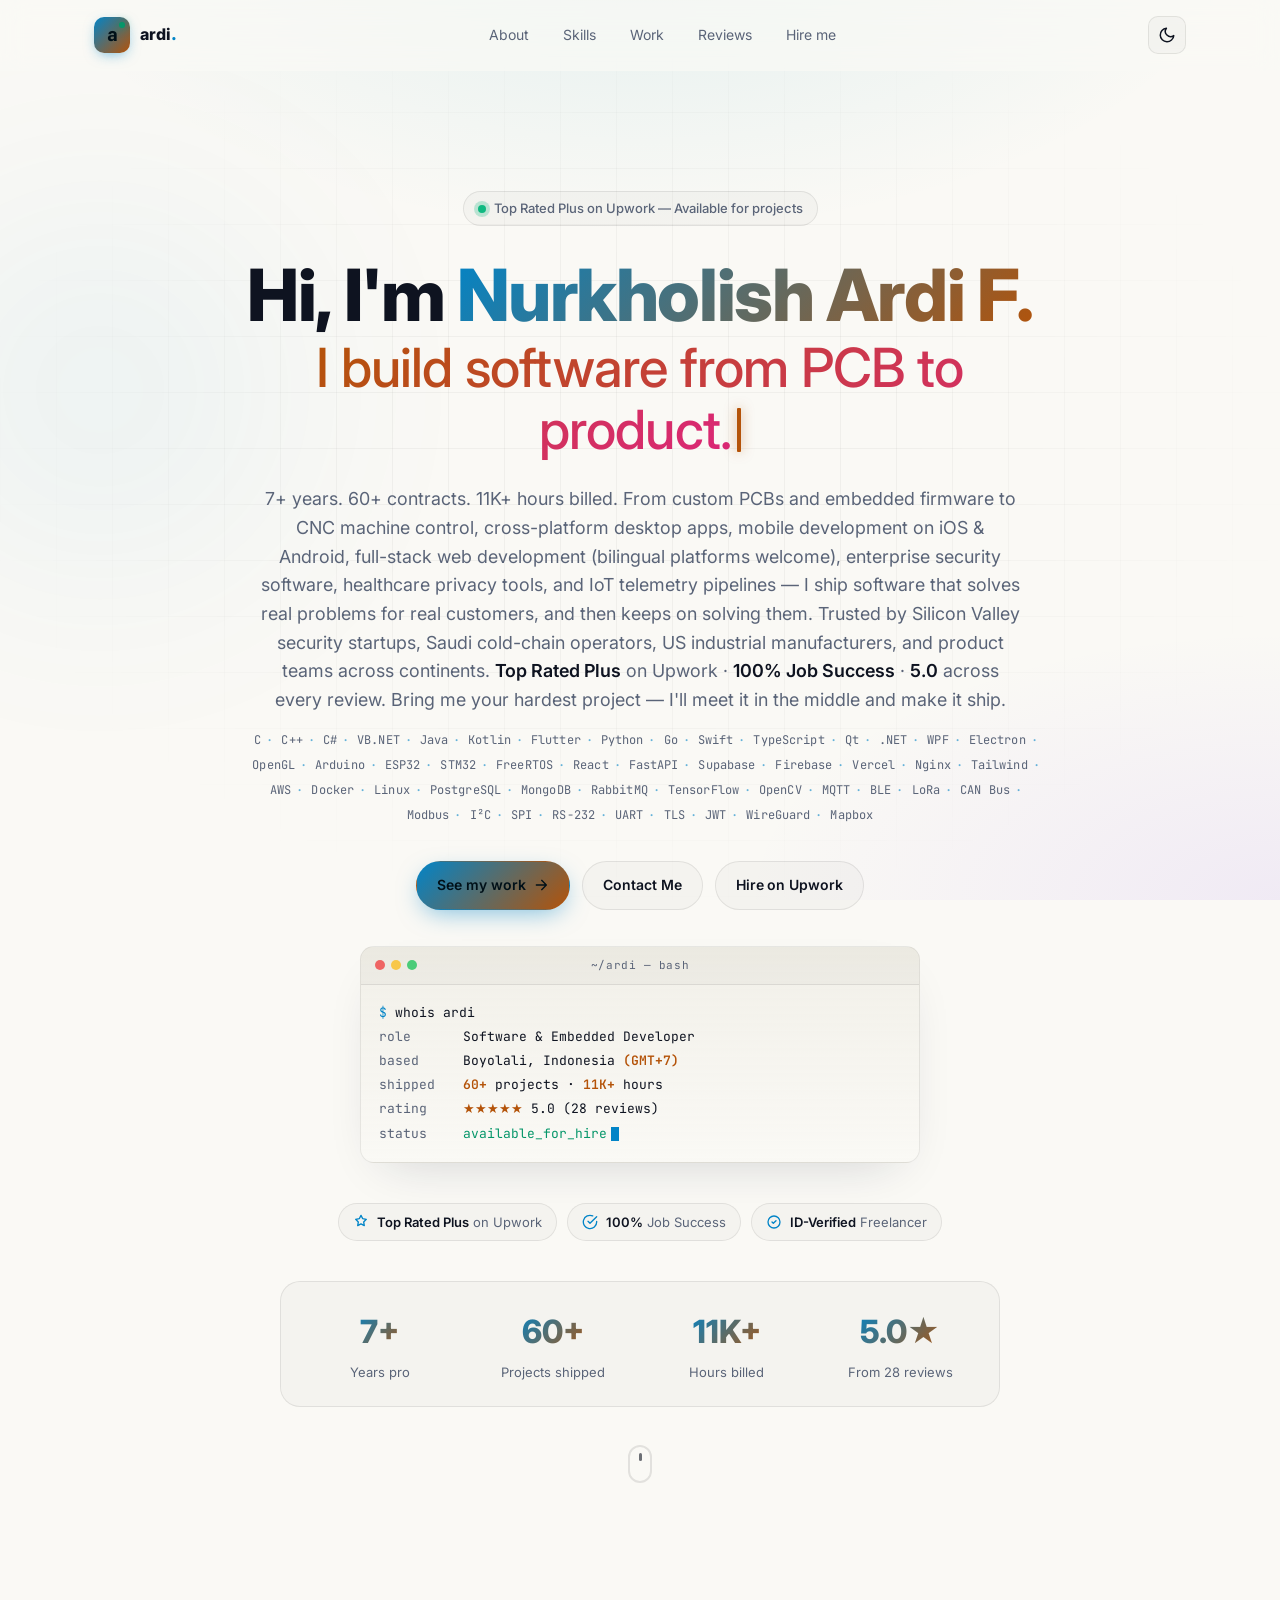
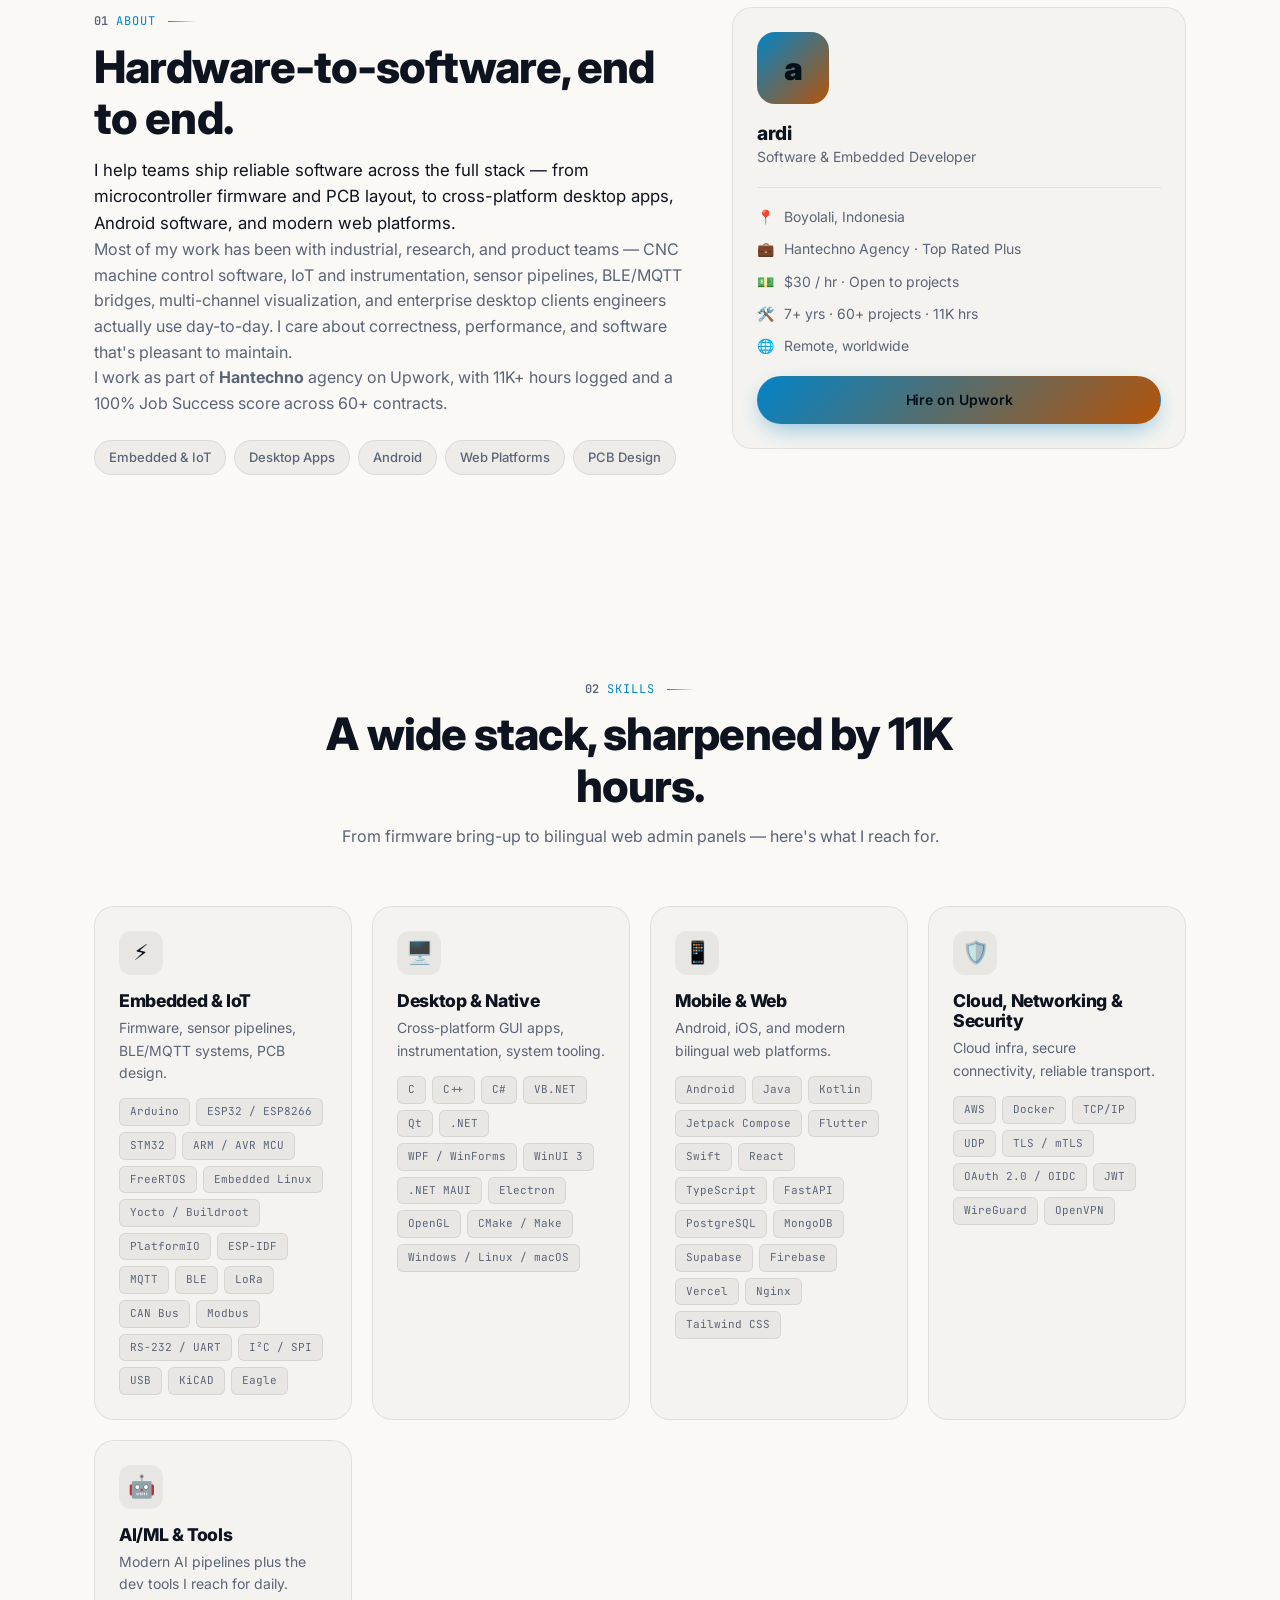
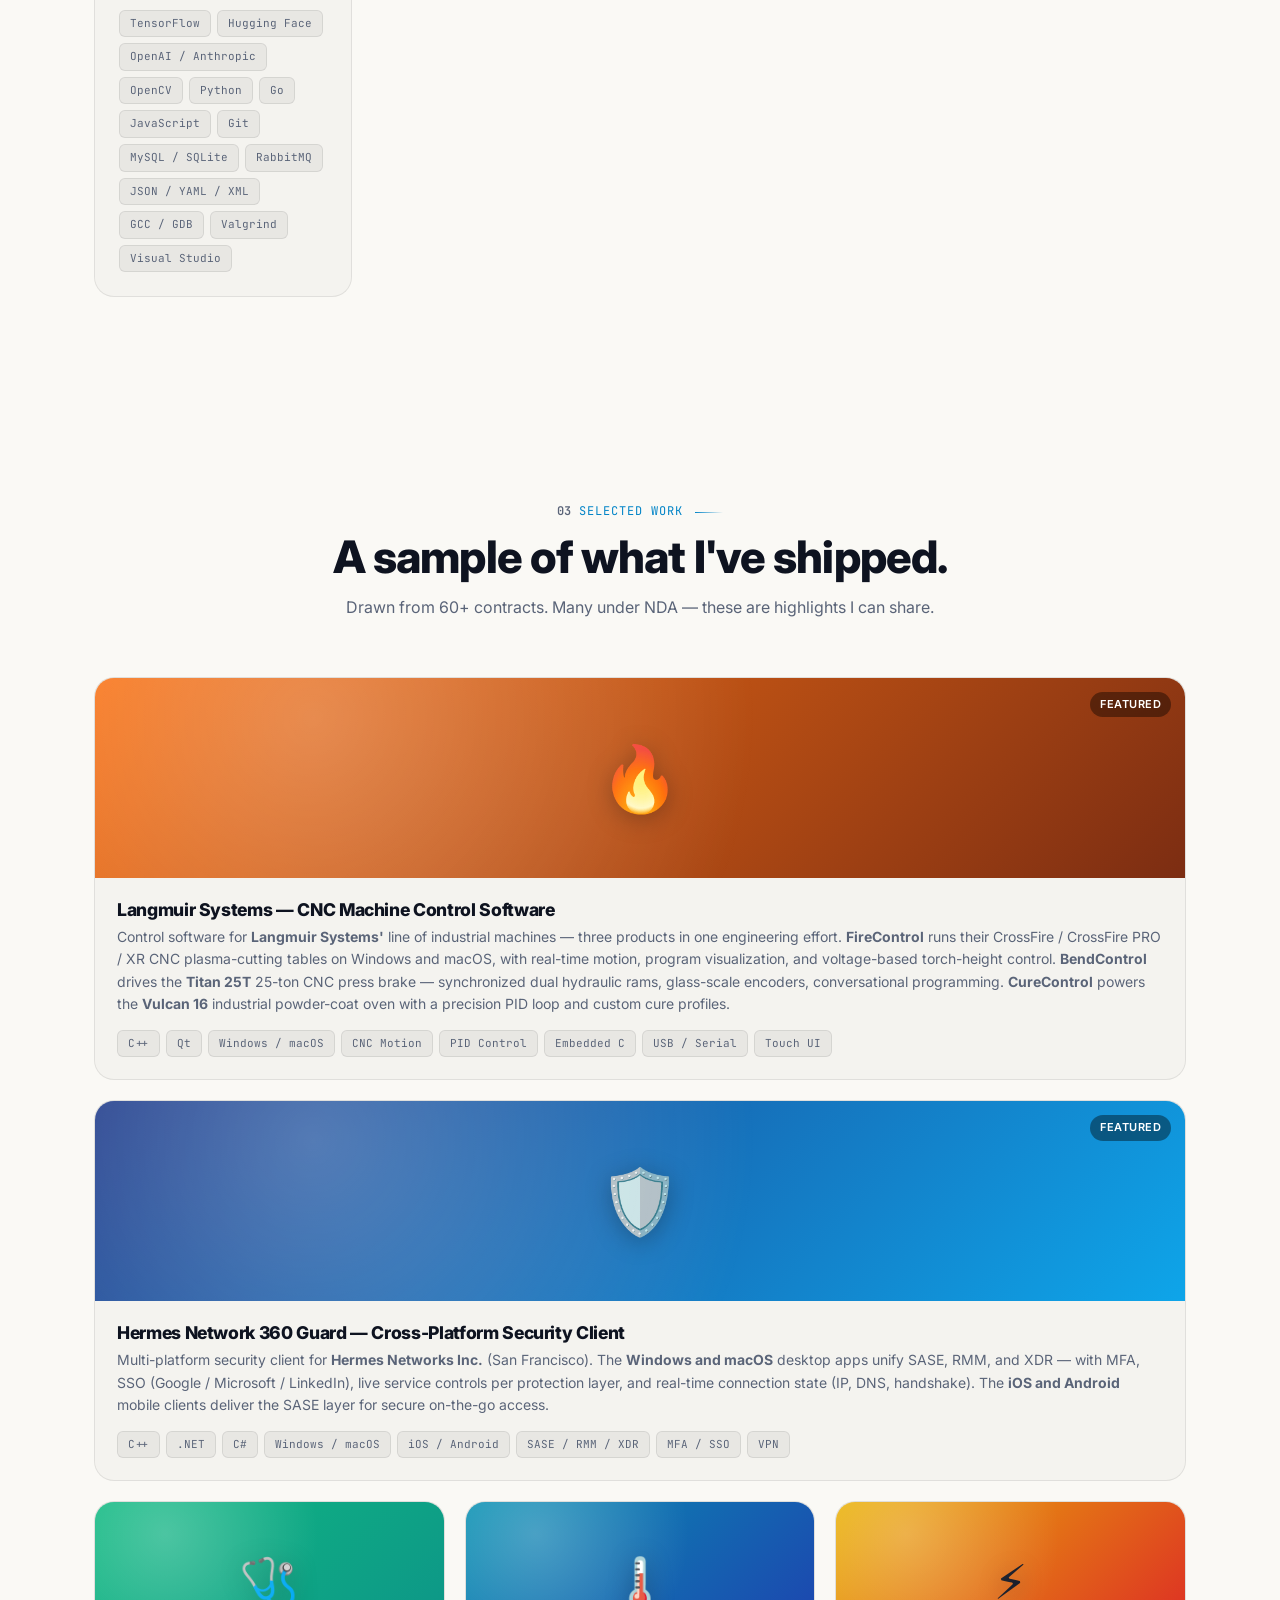
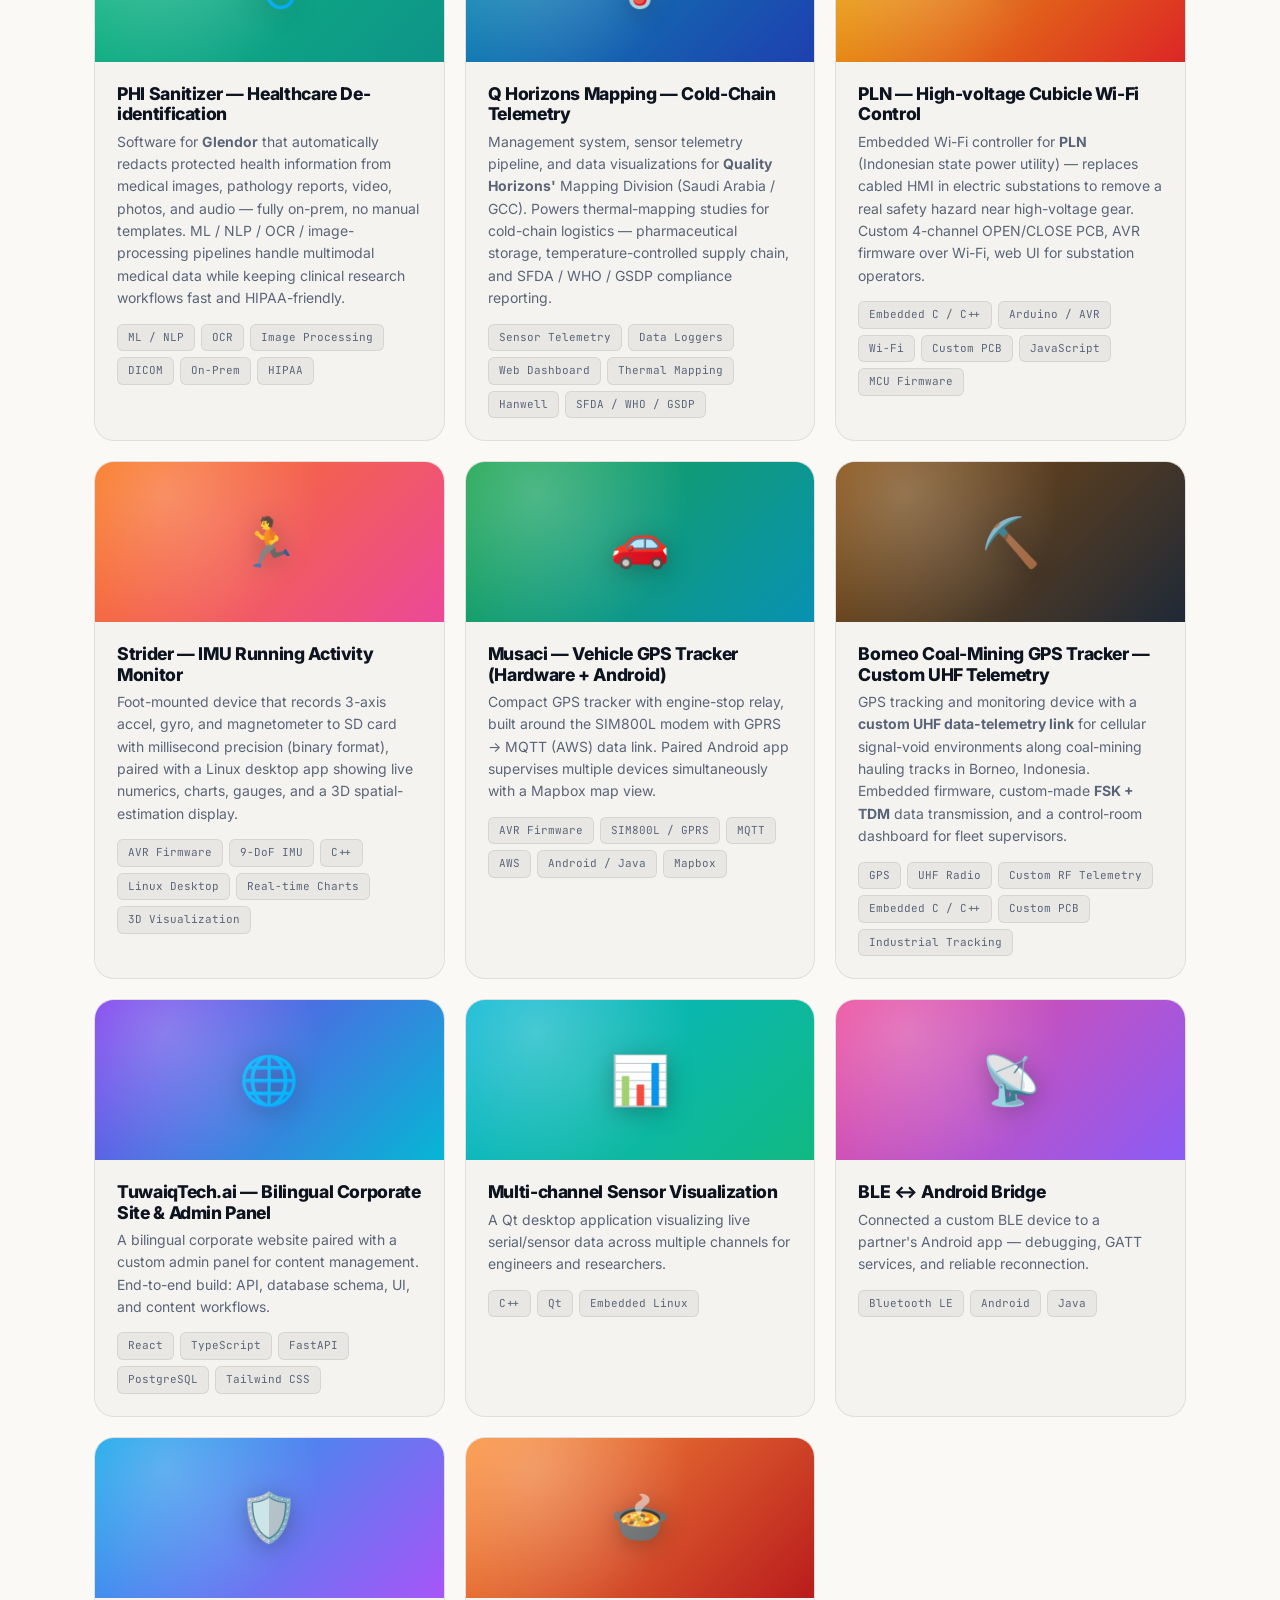
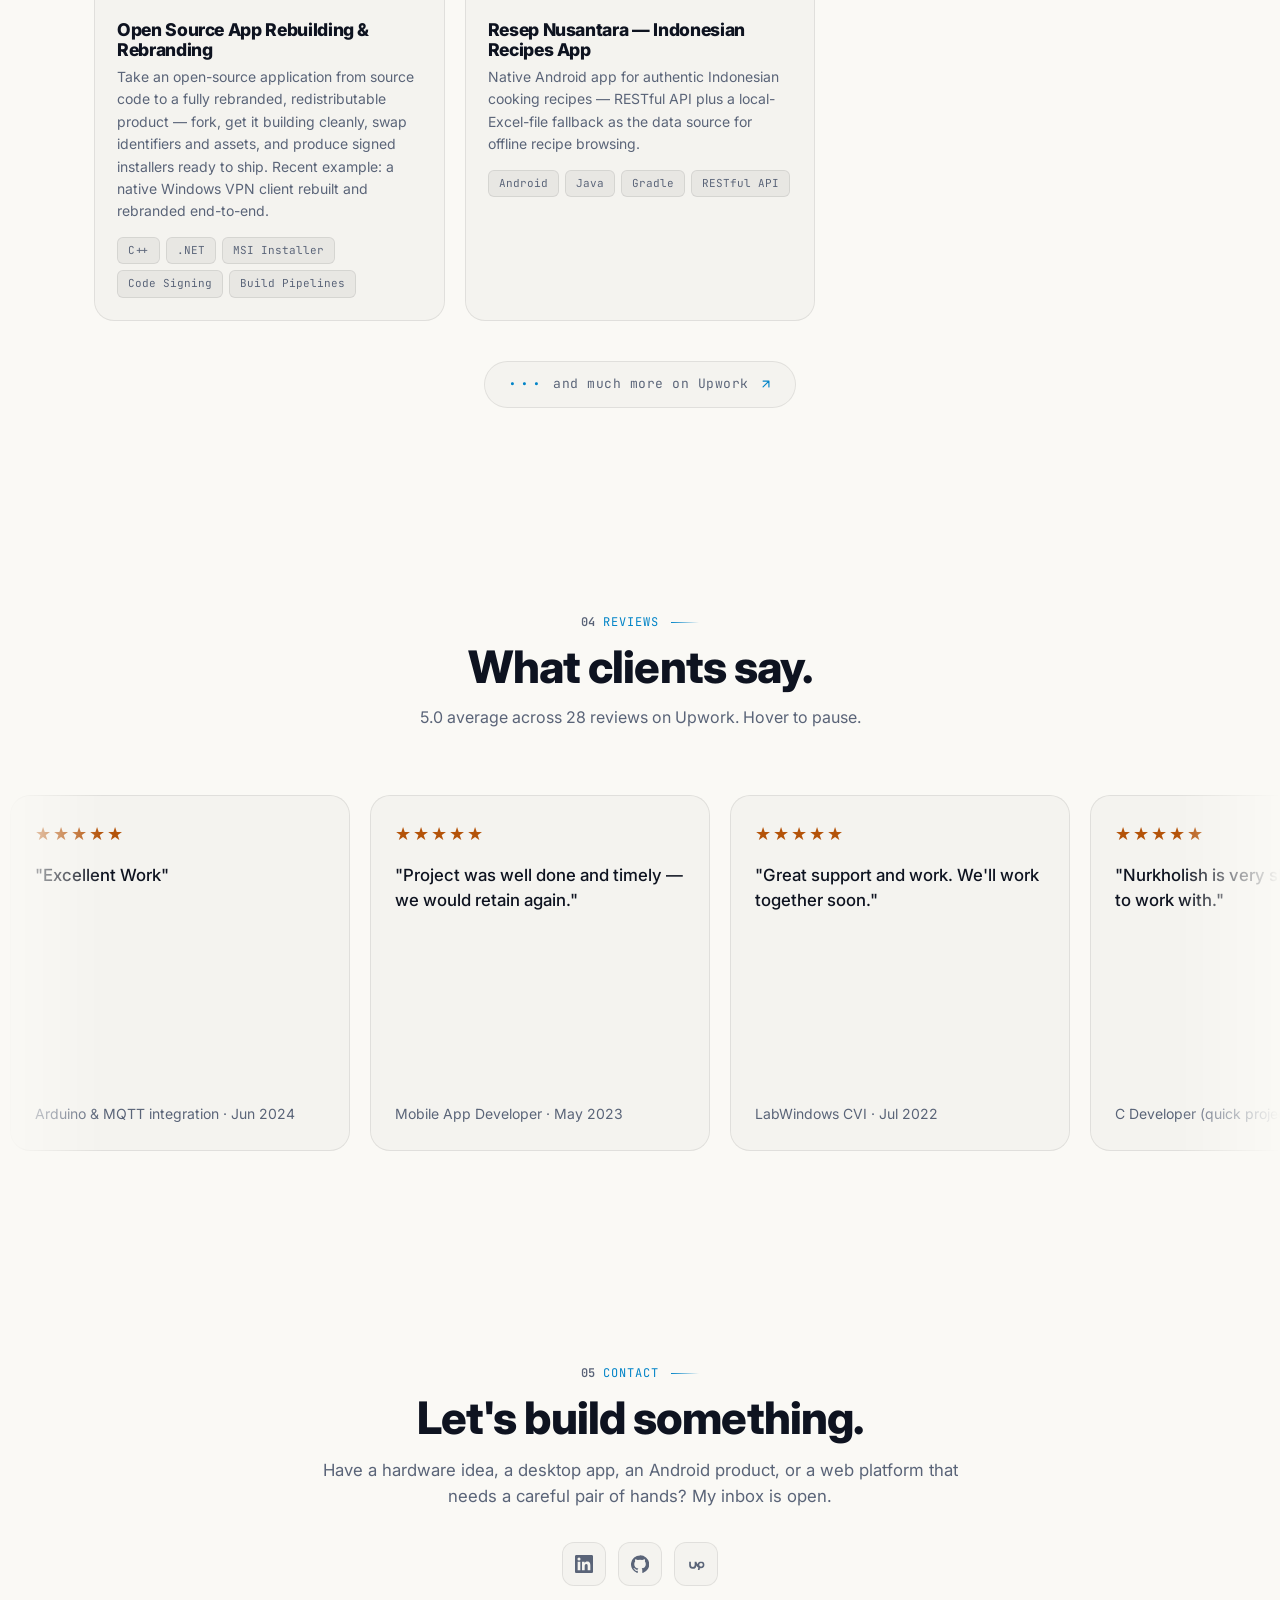
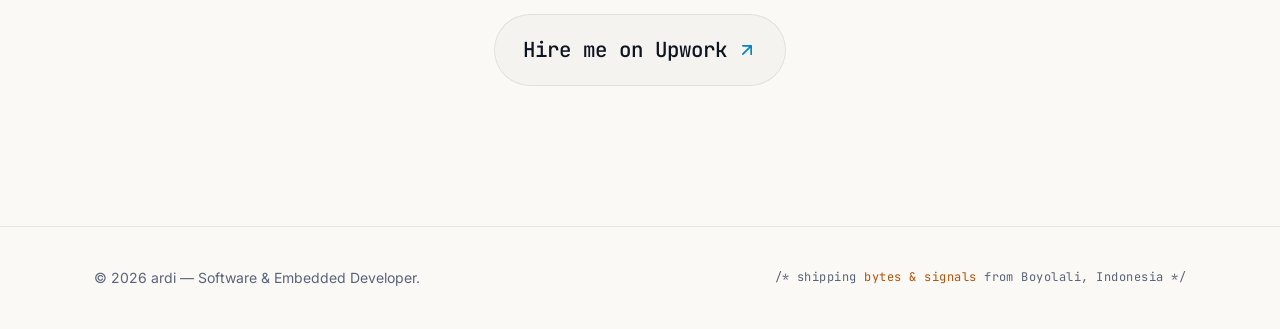
==== commit 8ebf1aa1: "Borneo project: TDM/FSK -> FSK + TDM" ====
--- a/index.html
+++ b/index.html
@@ -458,7 +458,7 @@
             </div>
             <div class="project-body">
               <h3>Borneo Coal-Mining GPS Tracker — Custom UHF Telemetry</h3>
-              <p class="muted small">GPS tracking and monitoring device with a <strong>custom UHF data-telemetry link</strong> for cellular signal-void environments along coal-mining hauling tracks in Borneo, Indonesia. Embedded firmware, custom-made <strong>TDM/FSK</strong> data transmission, and a control-room dashboard for fleet supervisors.</p>
+              <p class="muted small">GPS tracking and monitoring device with a <strong>custom UHF data-telemetry link</strong> for cellular signal-void environments along coal-mining hauling tracks in Borneo, Indonesia. Embedded firmware, custom-made <strong>FSK + TDM</strong> data transmission, and a control-room dashboard for fleet supervisors.</p>
               <div class="chips">
                 <span class="chip">GPS</span>
                 <span class="chip">UHF Radio</span>
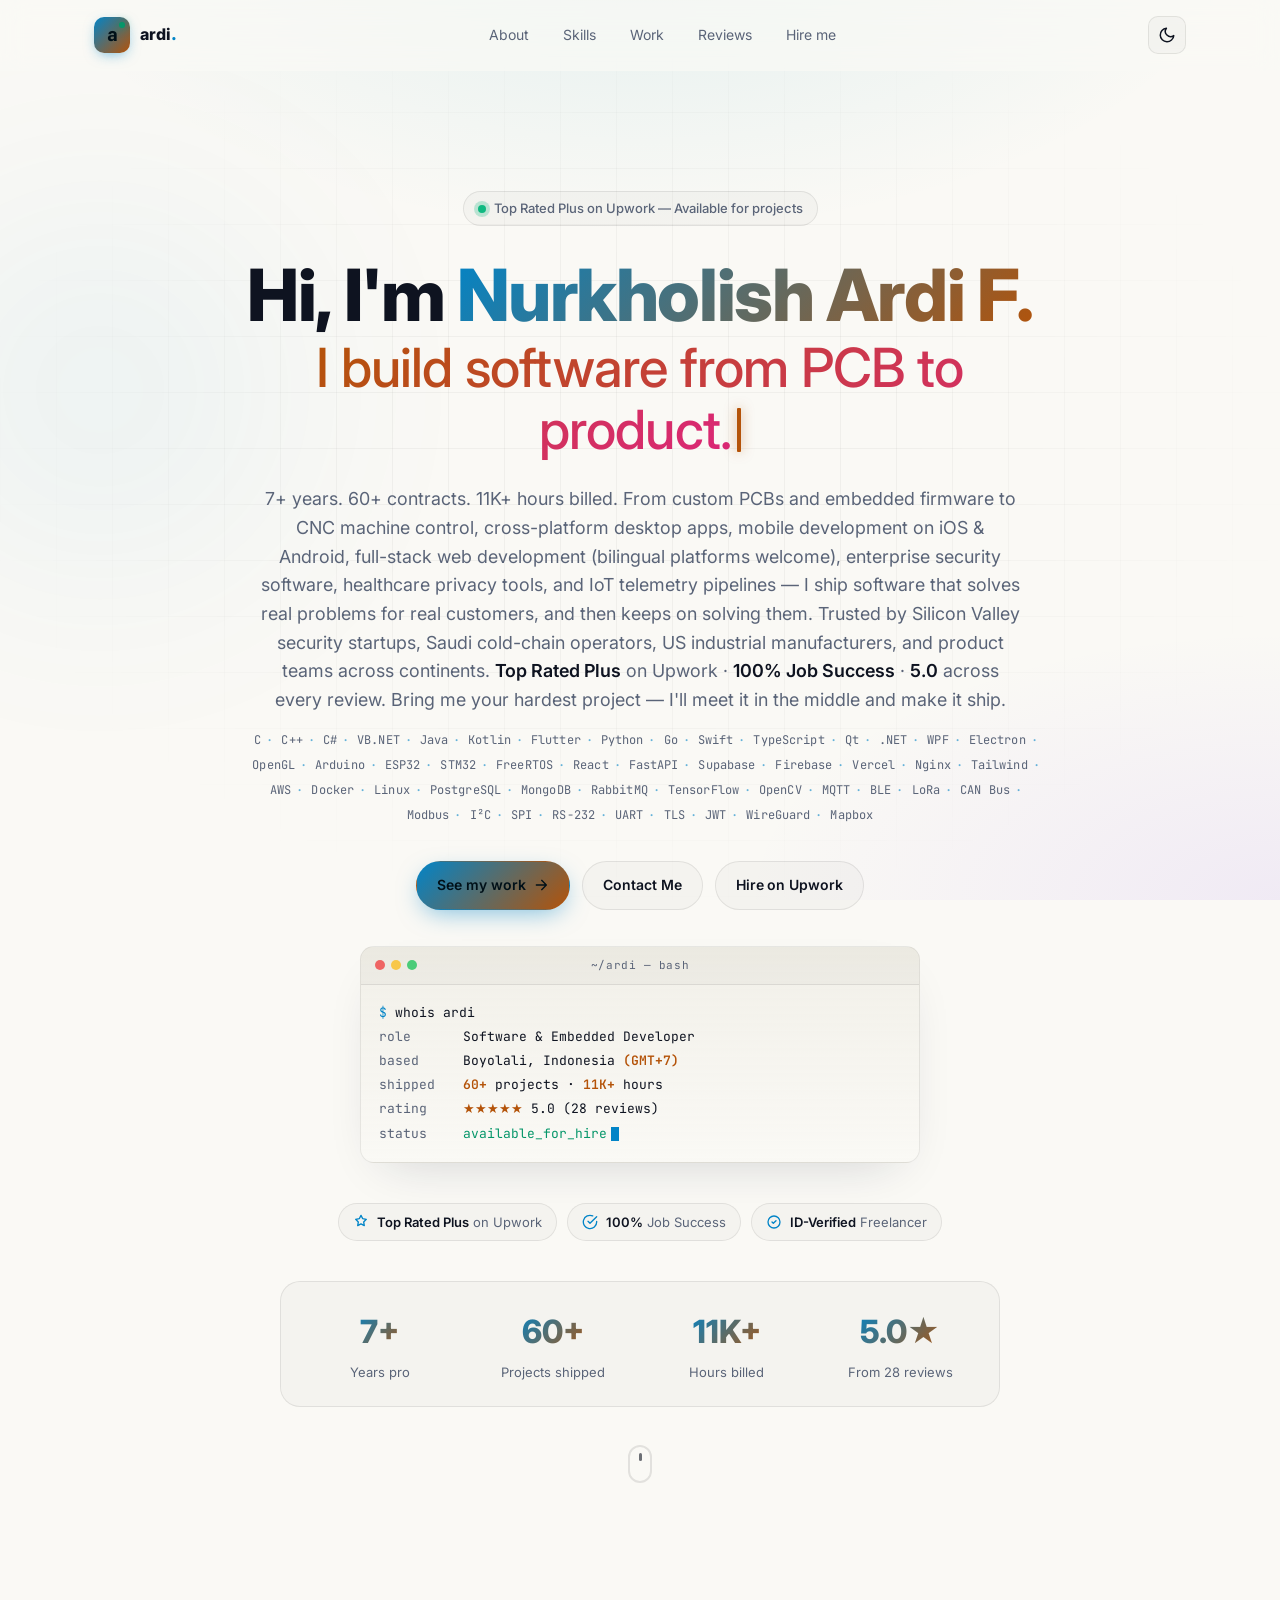
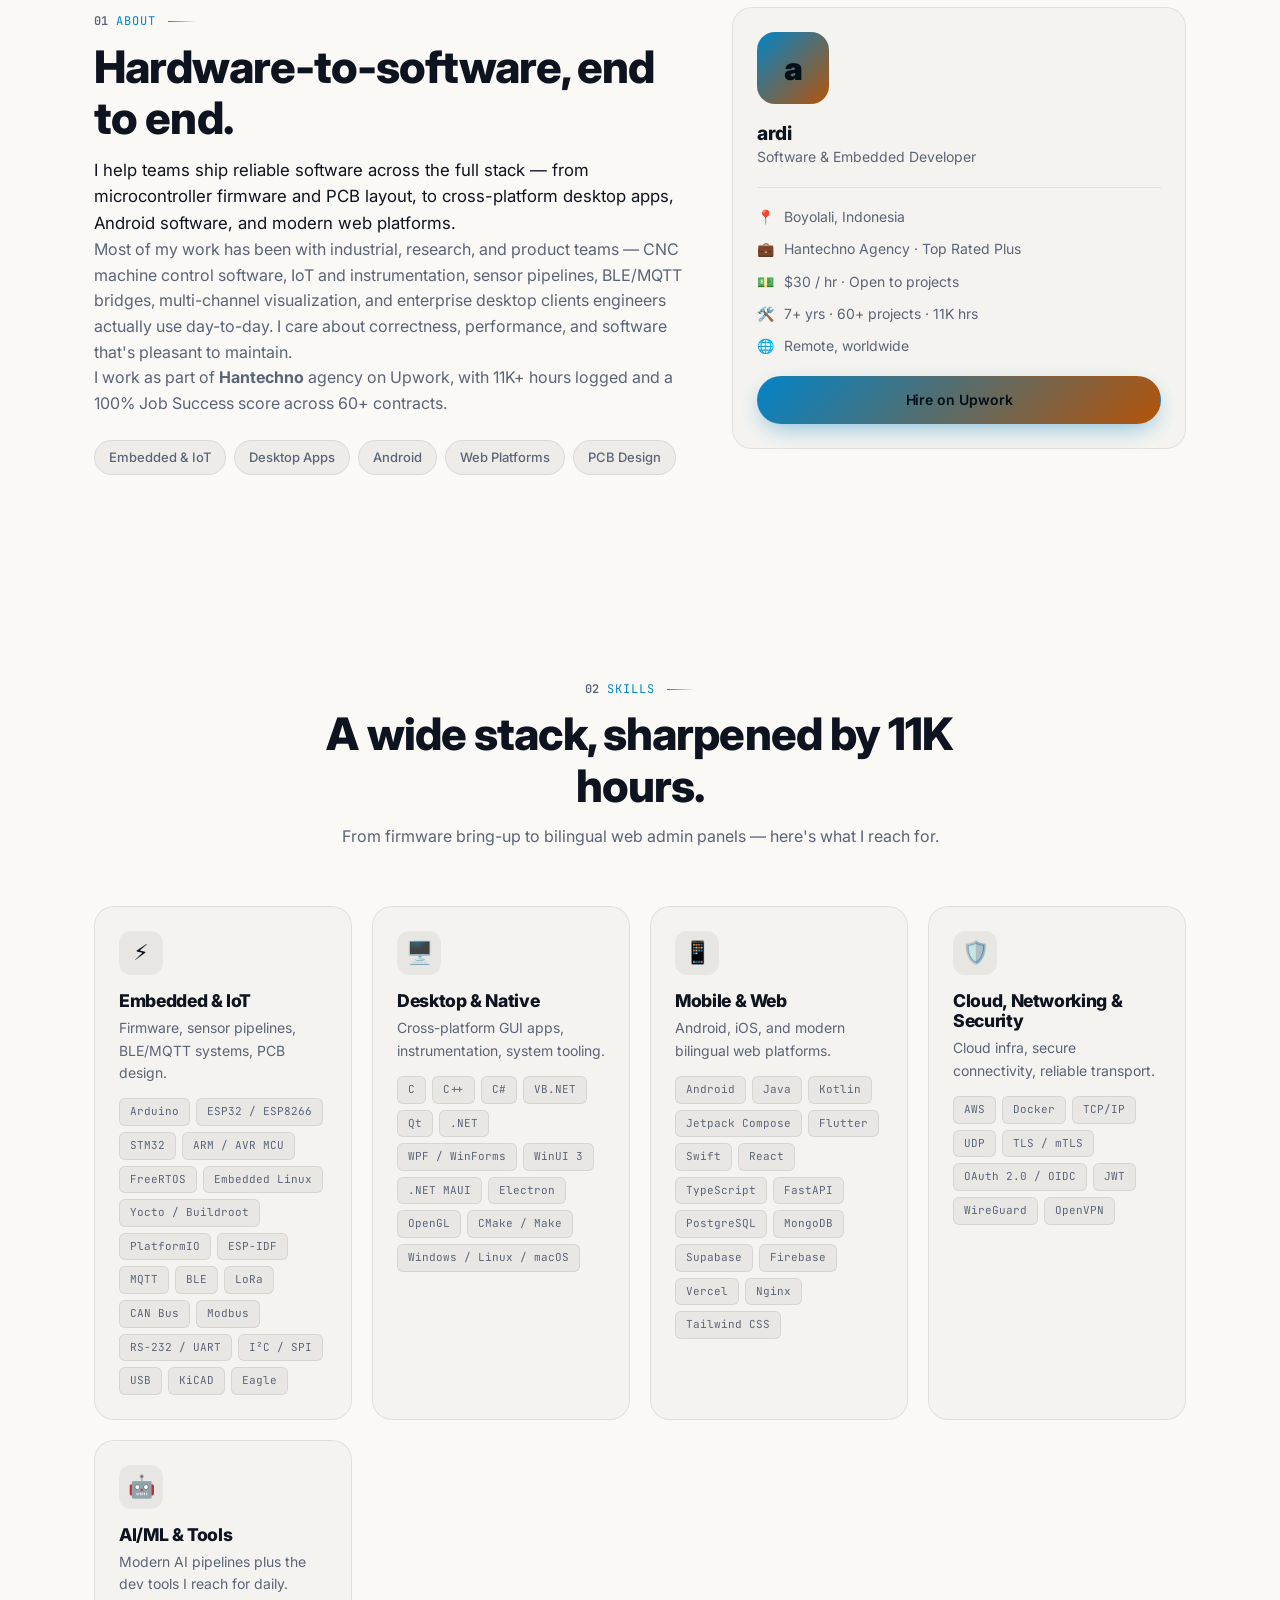
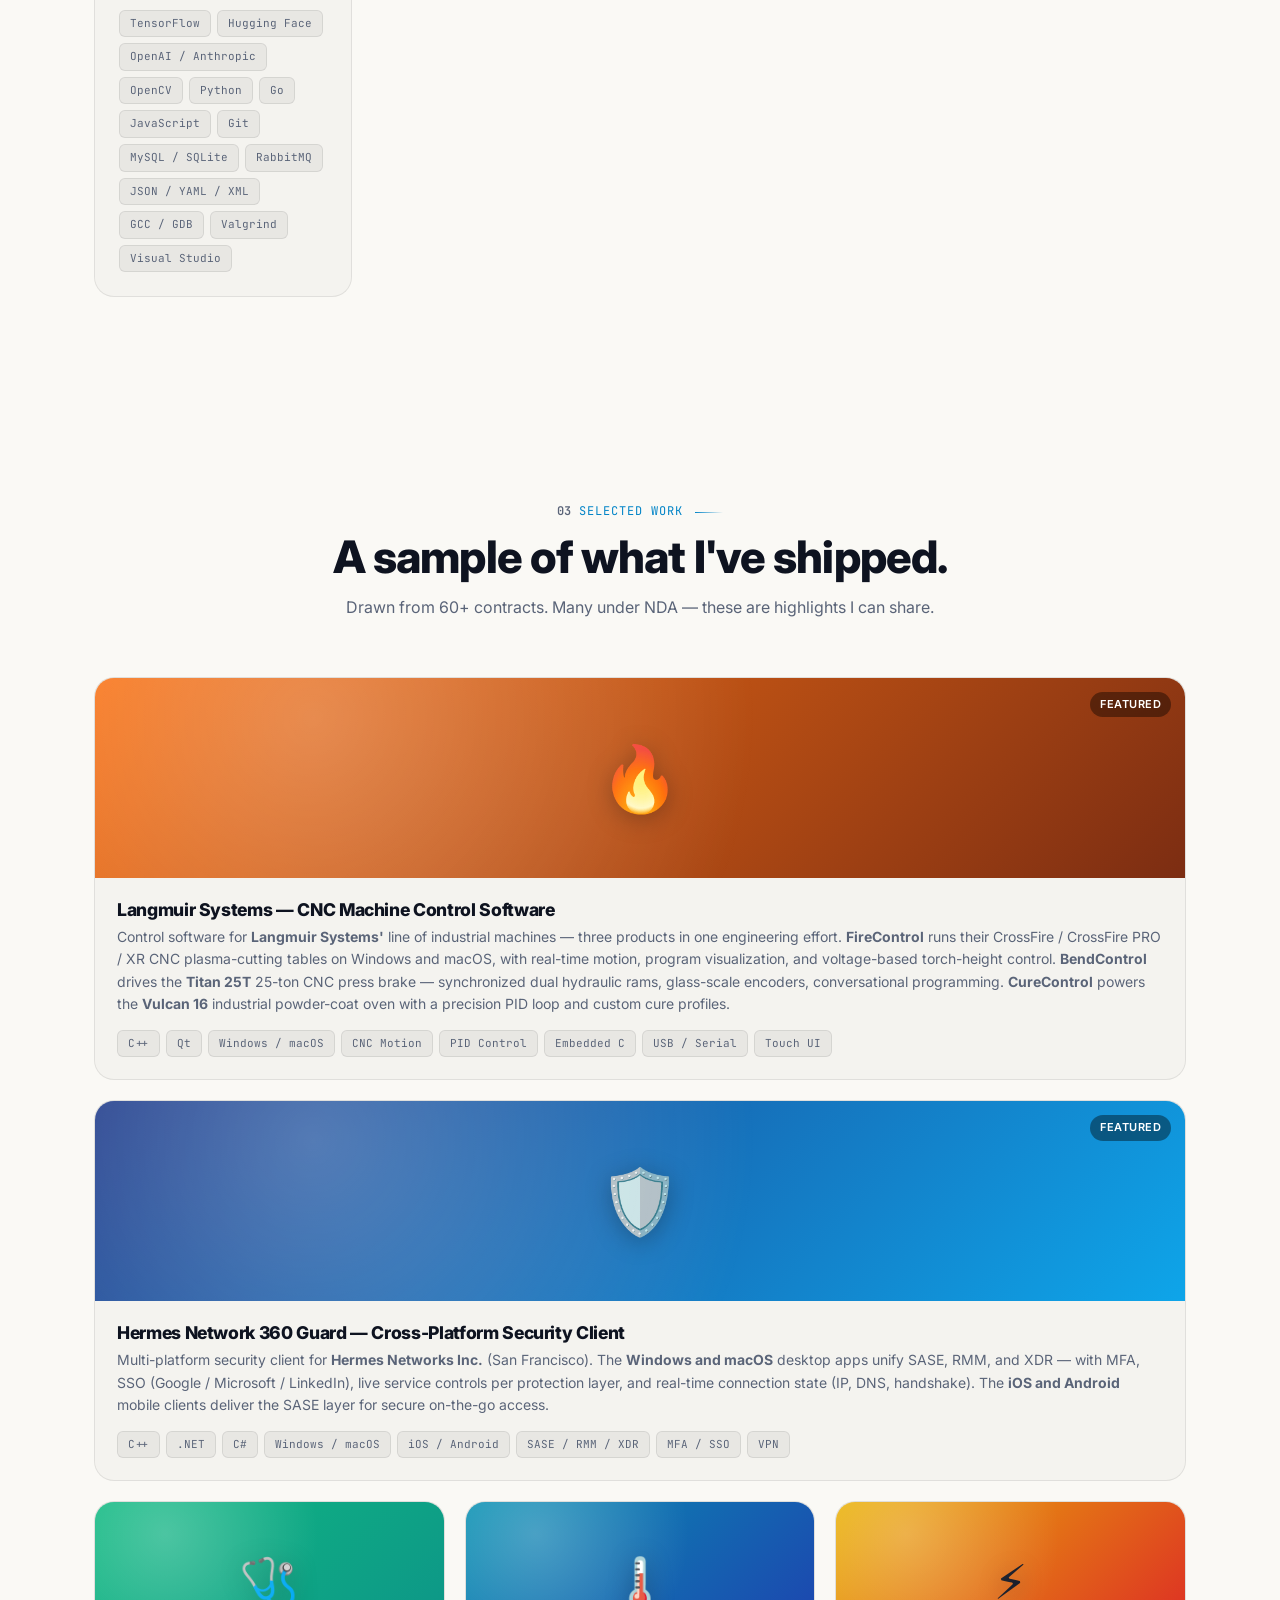
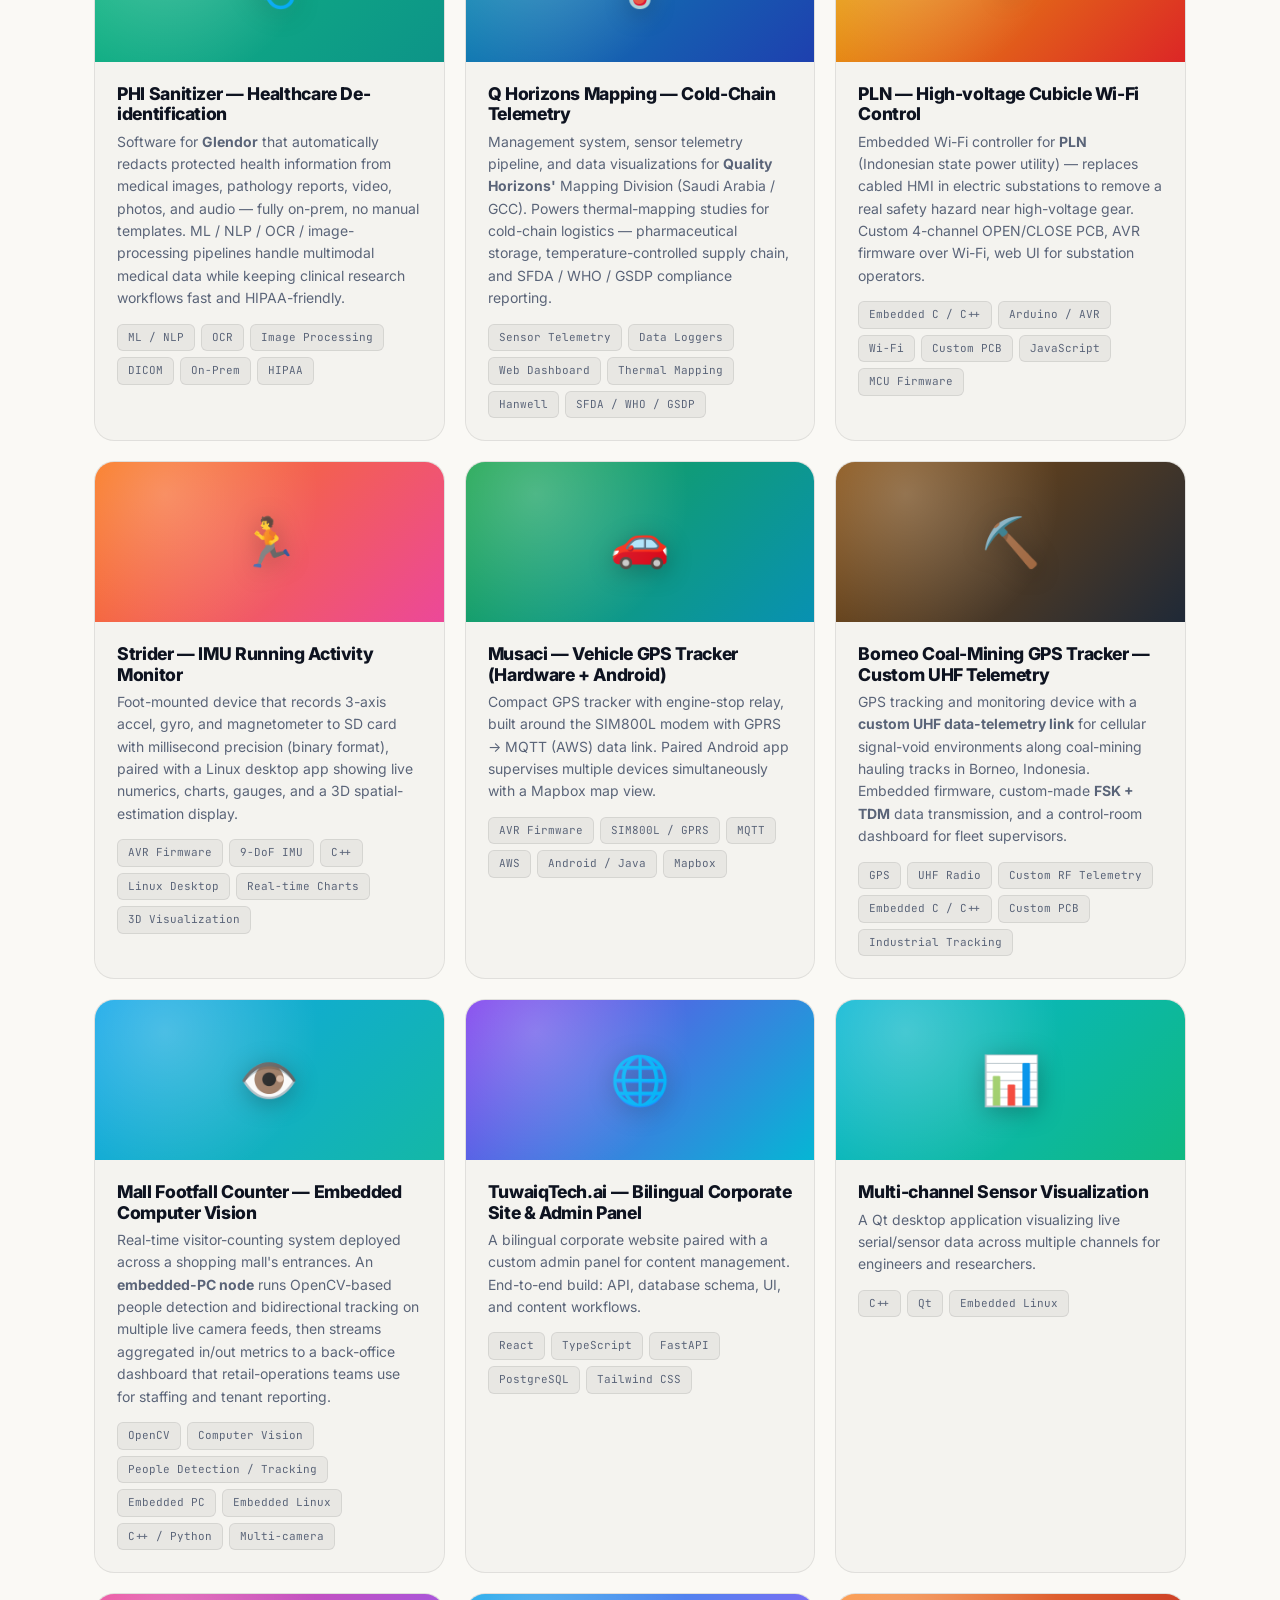
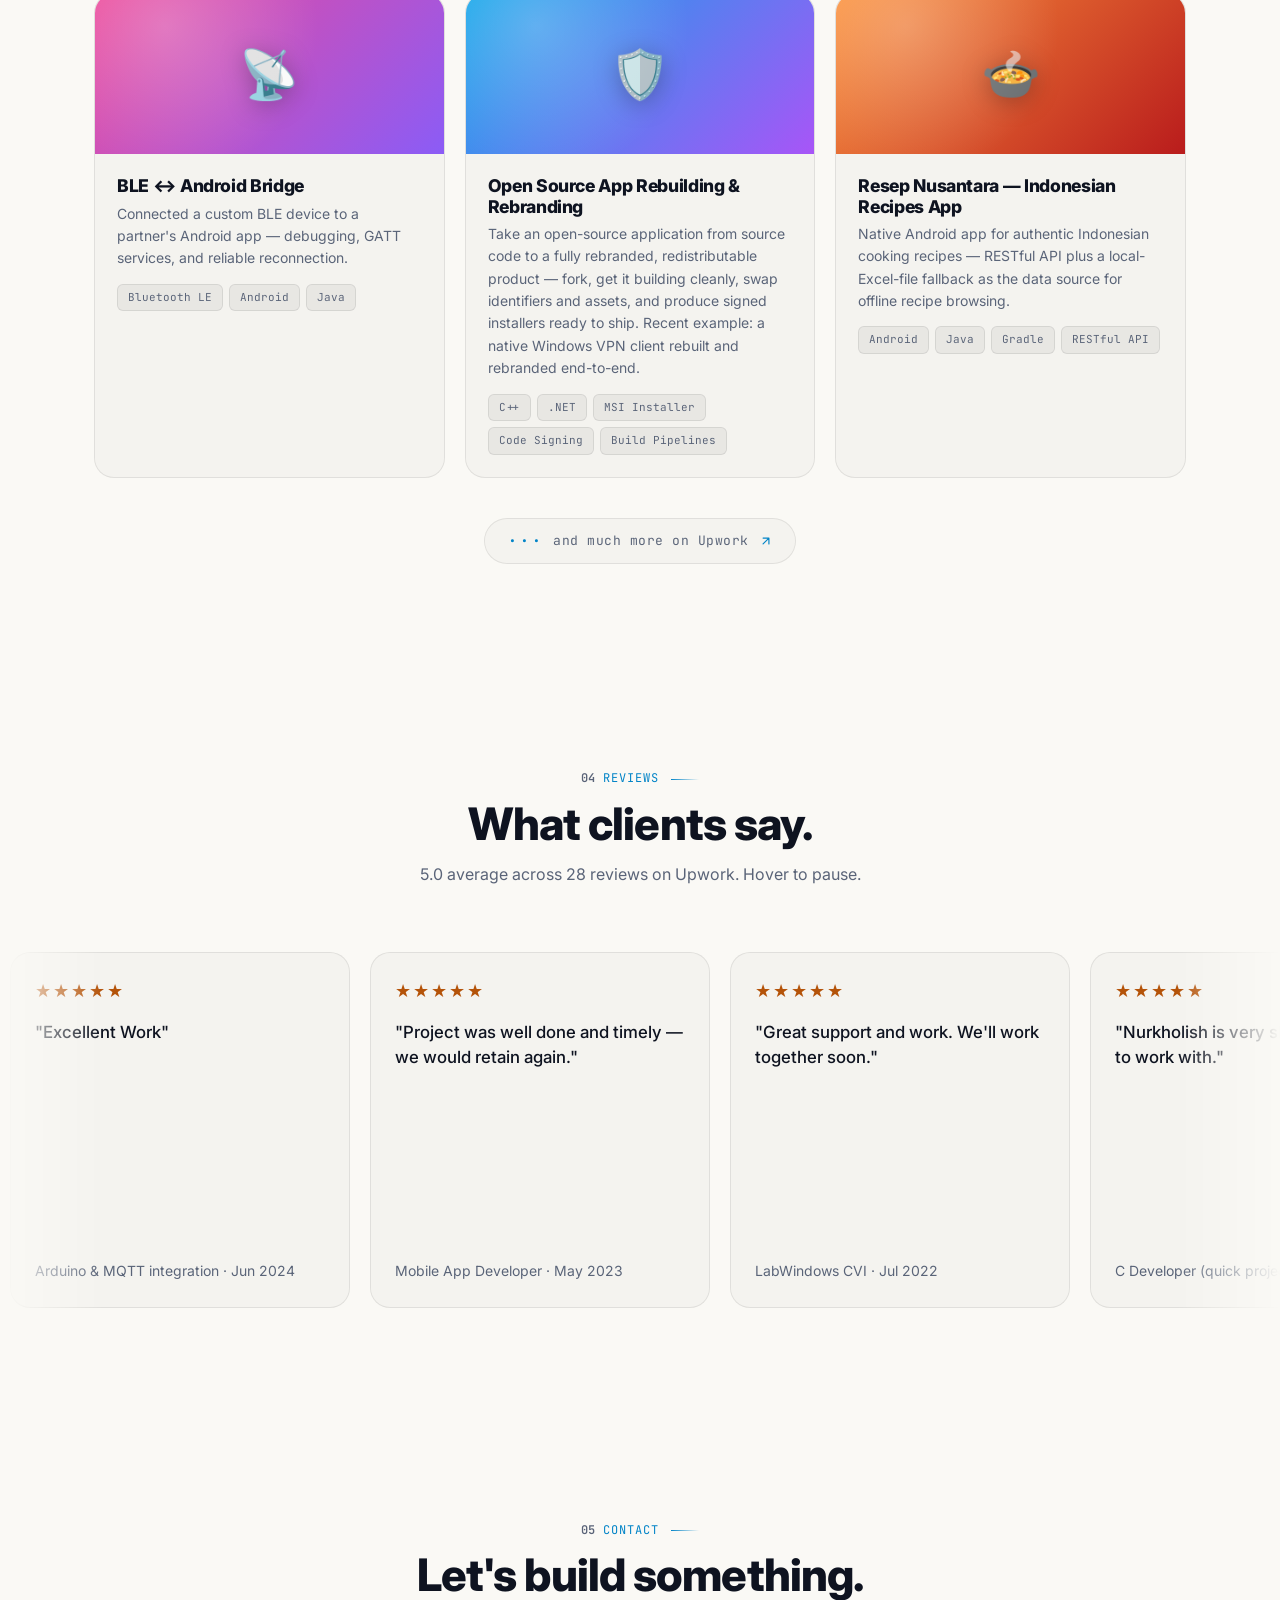
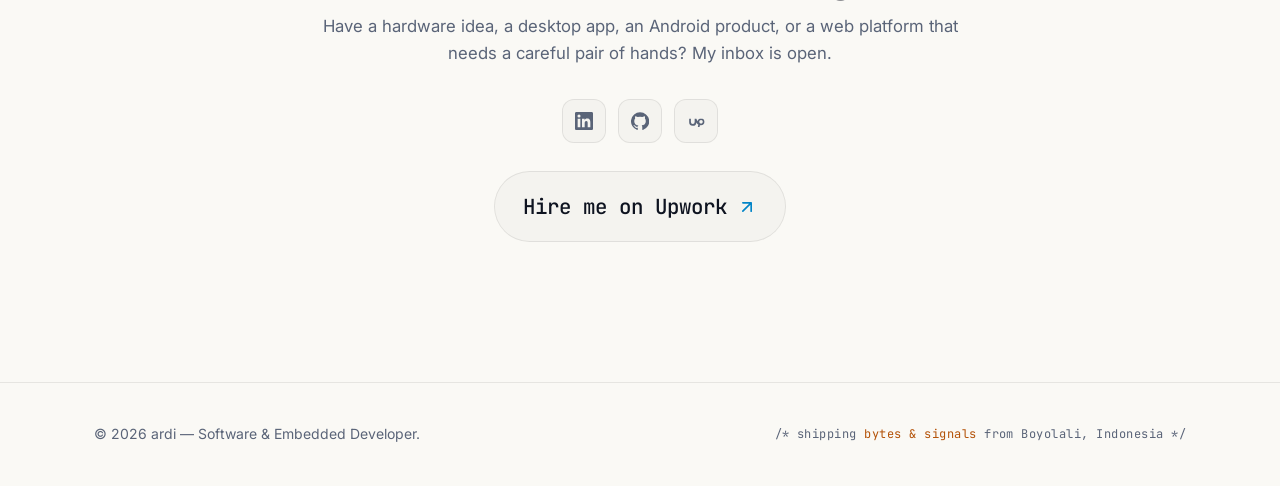
==== commit 2317ba31: "Selected work: add Mall Footfall Counter (embedded CV) New project card placed after Borneo and befo" ====
--- a/index.html
+++ b/index.html
@@ -471,6 +471,25 @@
           </article>
 
           <article class="card project reveal">
+            <div class="project-cover" style="--c1:#0ea5e9;--c2:#14b8a6;">
+              <span class="project-emoji">👁️</span>
+            </div>
+            <div class="project-body">
+              <h3>Mall Footfall Counter — Embedded Computer Vision</h3>
+              <p class="muted small">Real-time visitor-counting system deployed across a shopping mall's entrances. An <strong>embedded-PC node</strong> runs OpenCV-based people detection and bidirectional tracking on multiple live camera feeds, then streams aggregated in/out metrics to a back-office dashboard that retail-operations teams use for staffing and tenant reporting.</p>
+              <div class="chips">
+                <span class="chip">OpenCV</span>
+                <span class="chip">Computer Vision</span>
+                <span class="chip">People Detection / Tracking</span>
+                <span class="chip">Embedded PC</span>
+                <span class="chip">Embedded Linux</span>
+                <span class="chip">C++ / Python</span>
+                <span class="chip">Multi-camera</span>
+              </div>
+            </div>
+          </article>
+
+          <article class="card project reveal">
             <div class="project-cover" style="--c1:#7c3aed;--c2:#06b6d4;">
               <span class="project-emoji">🌐</span>
             </div>
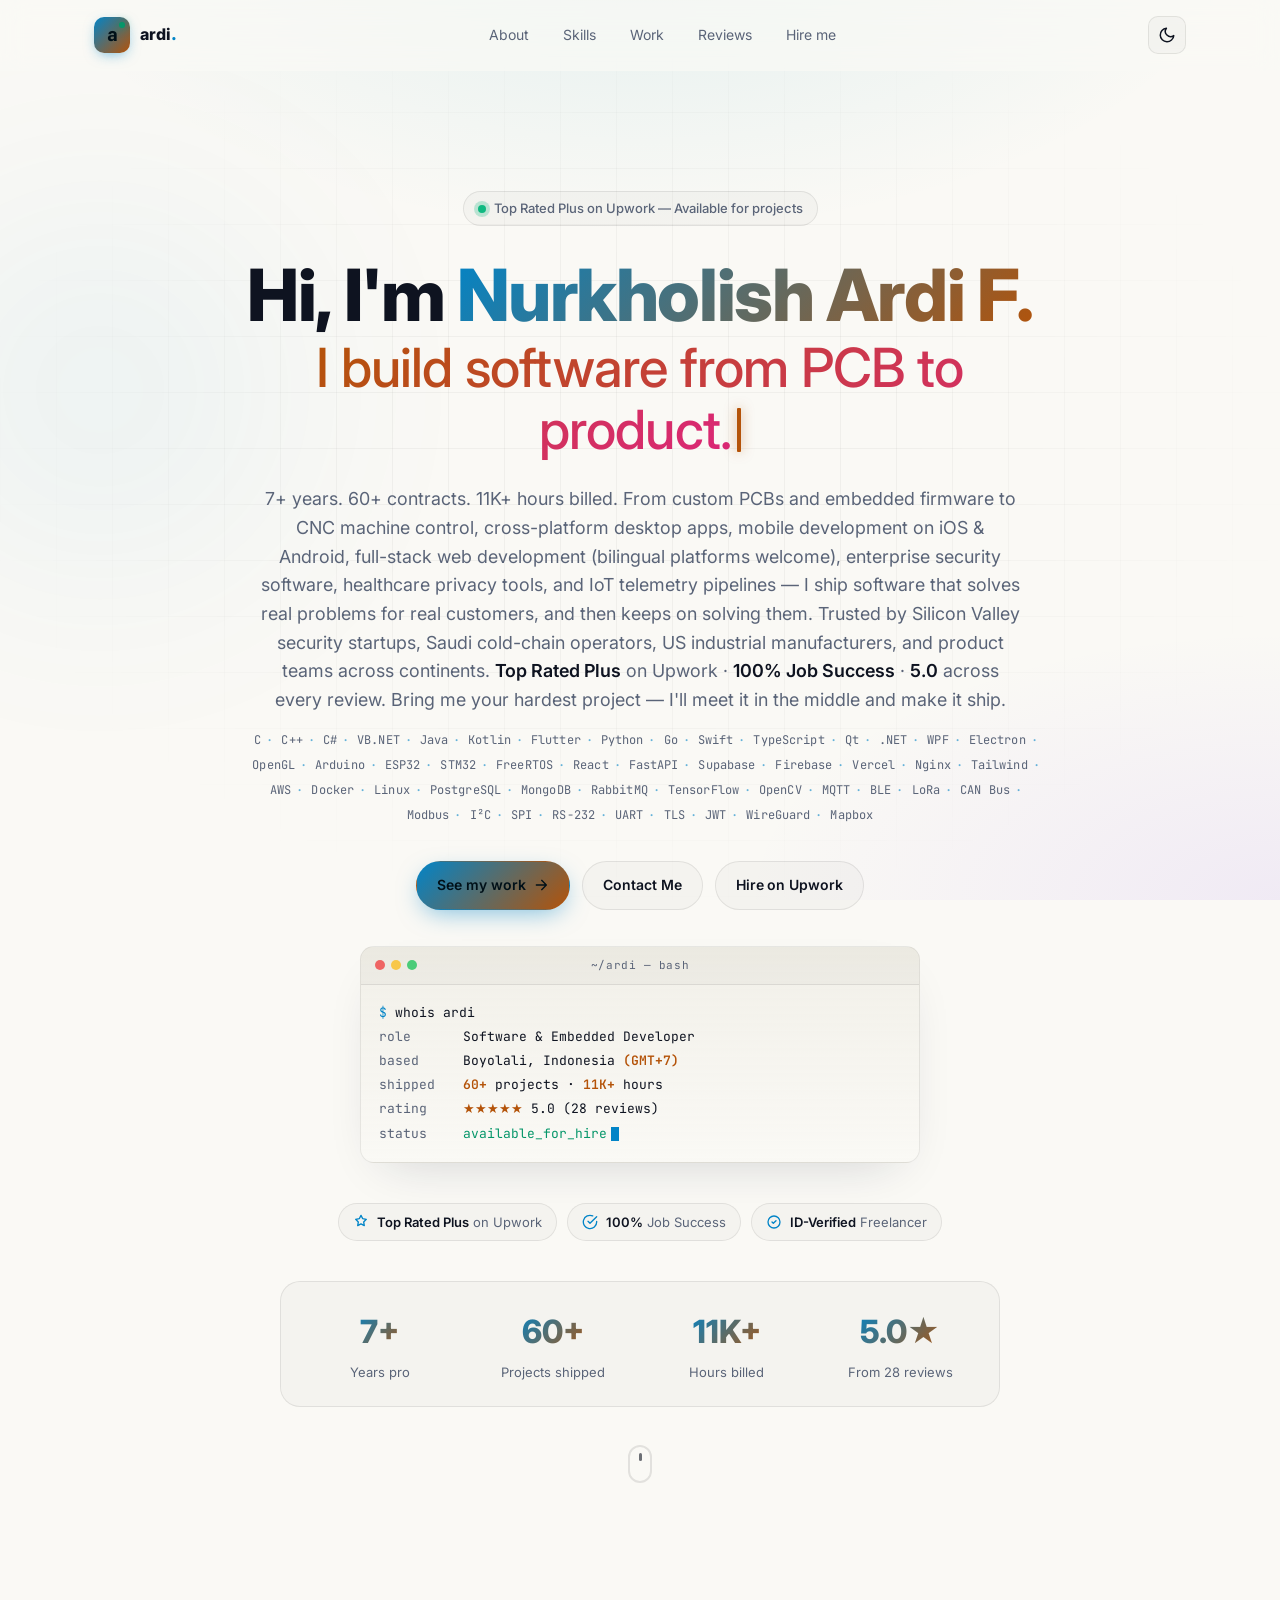
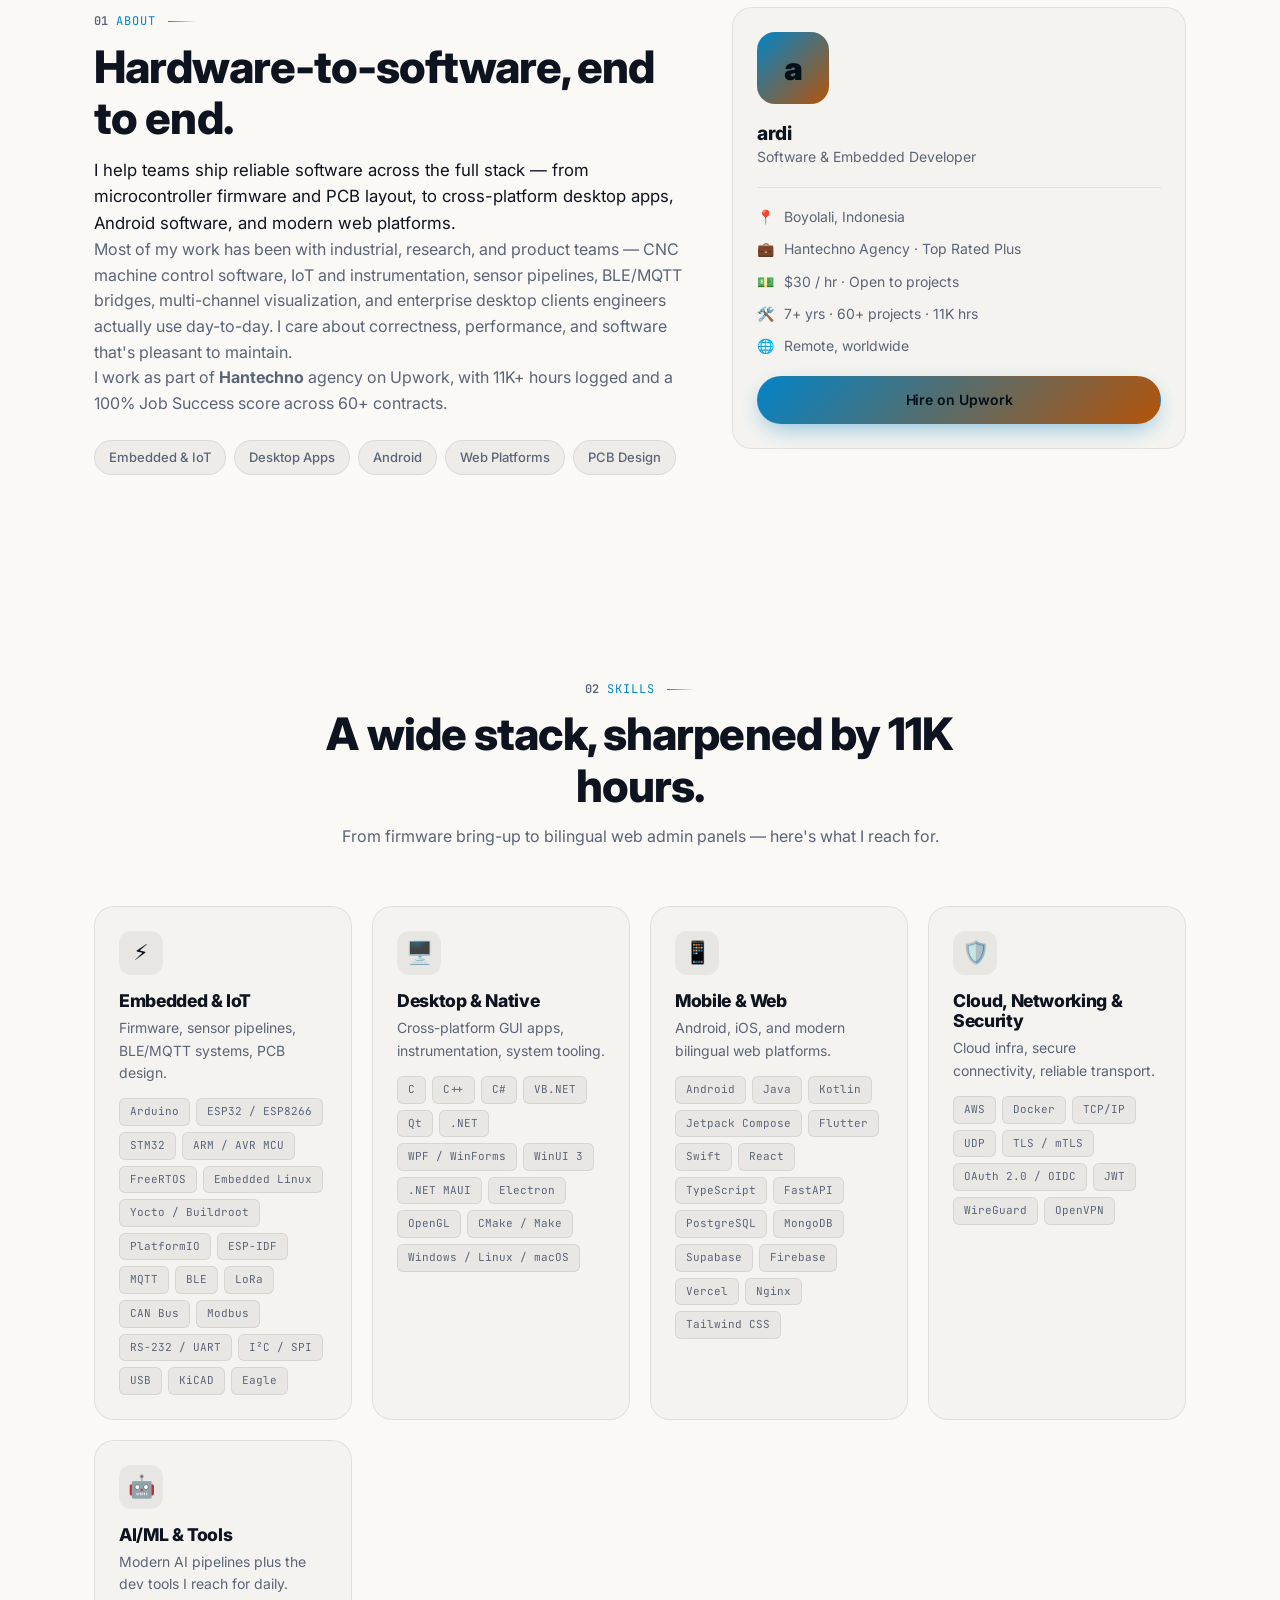
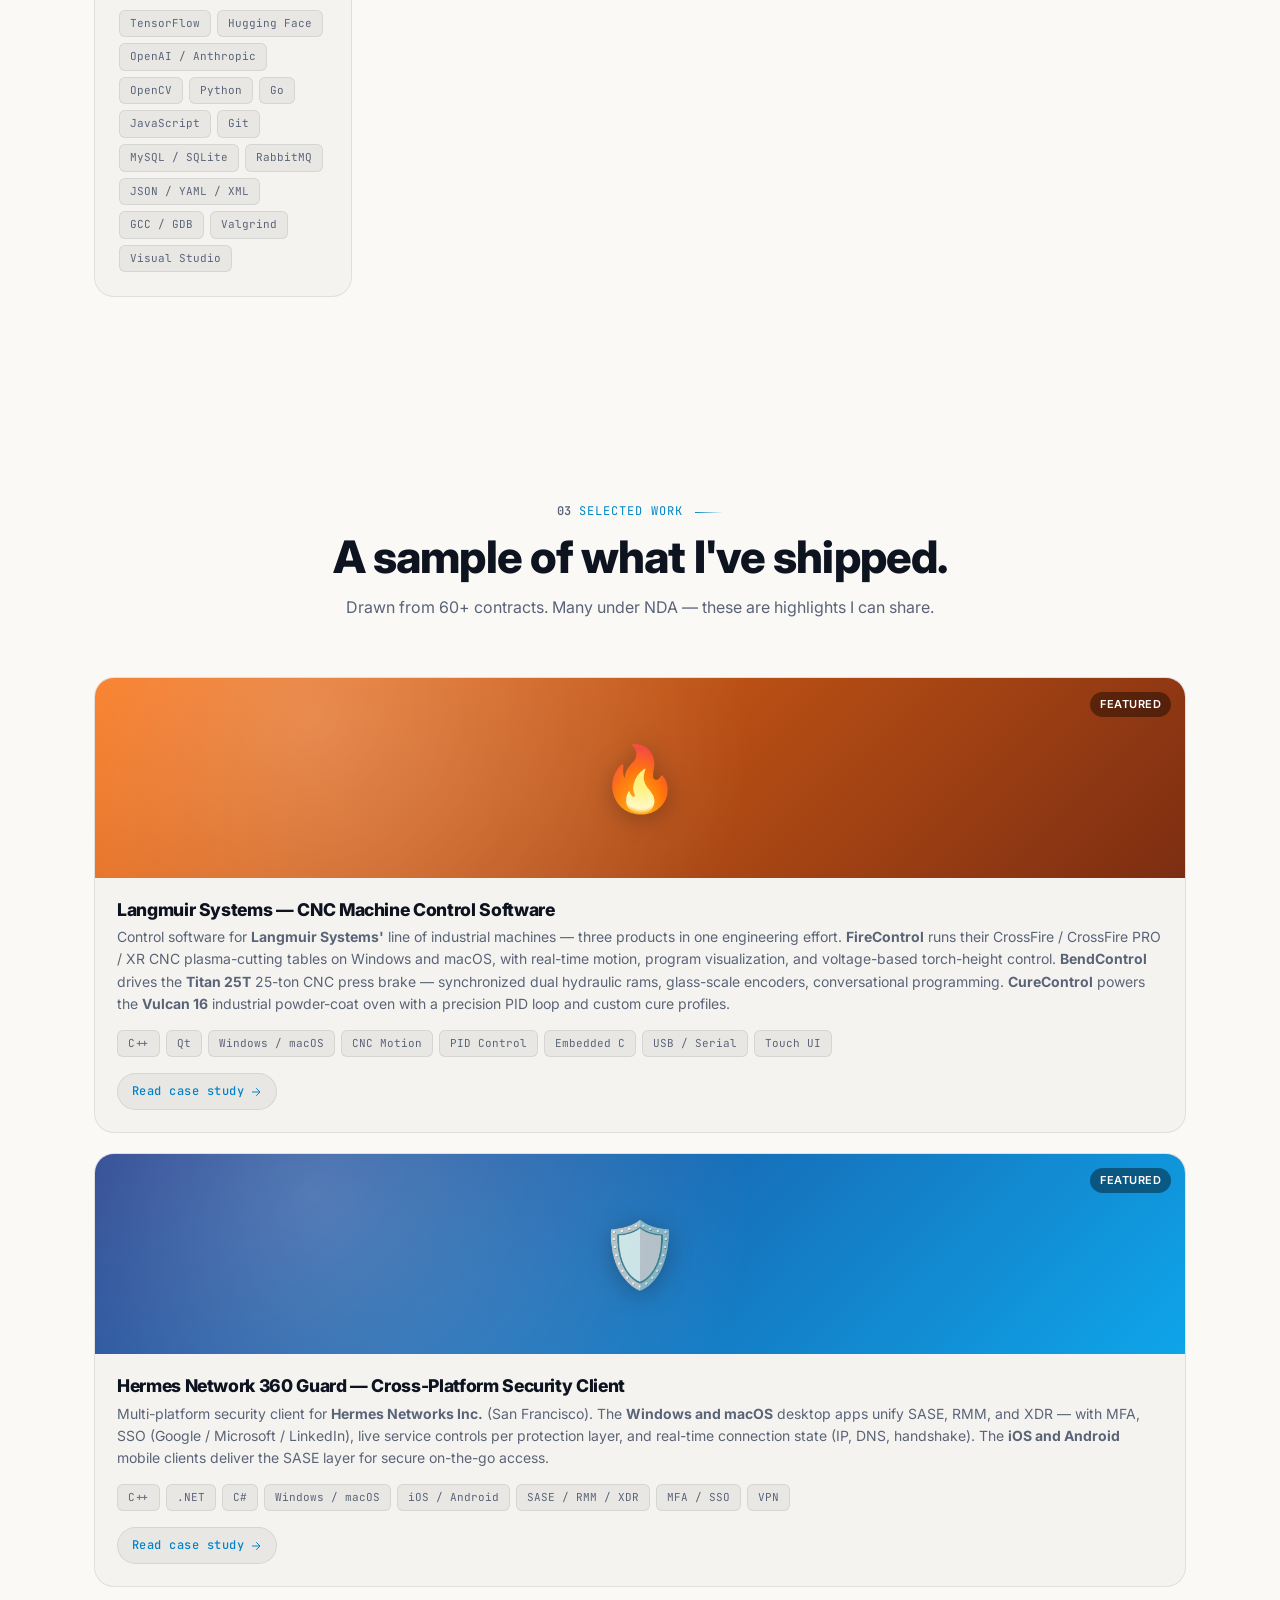
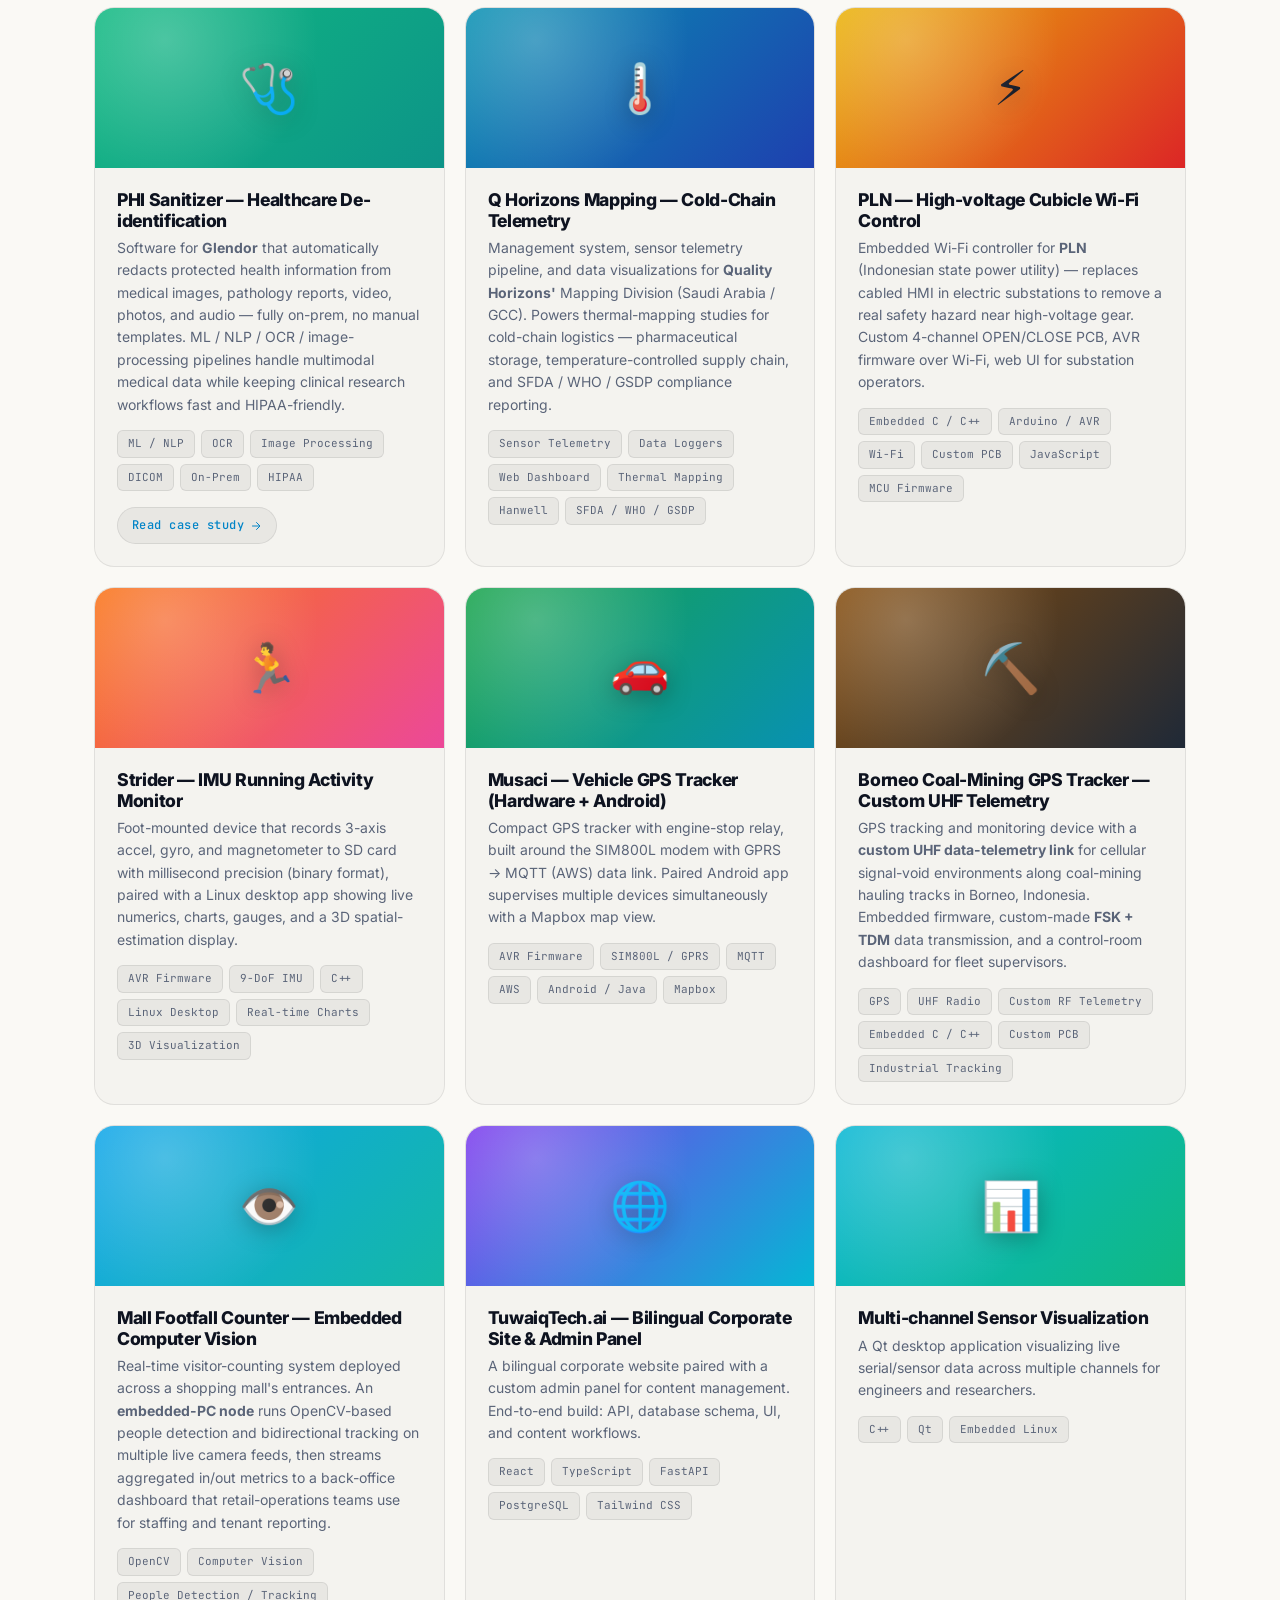
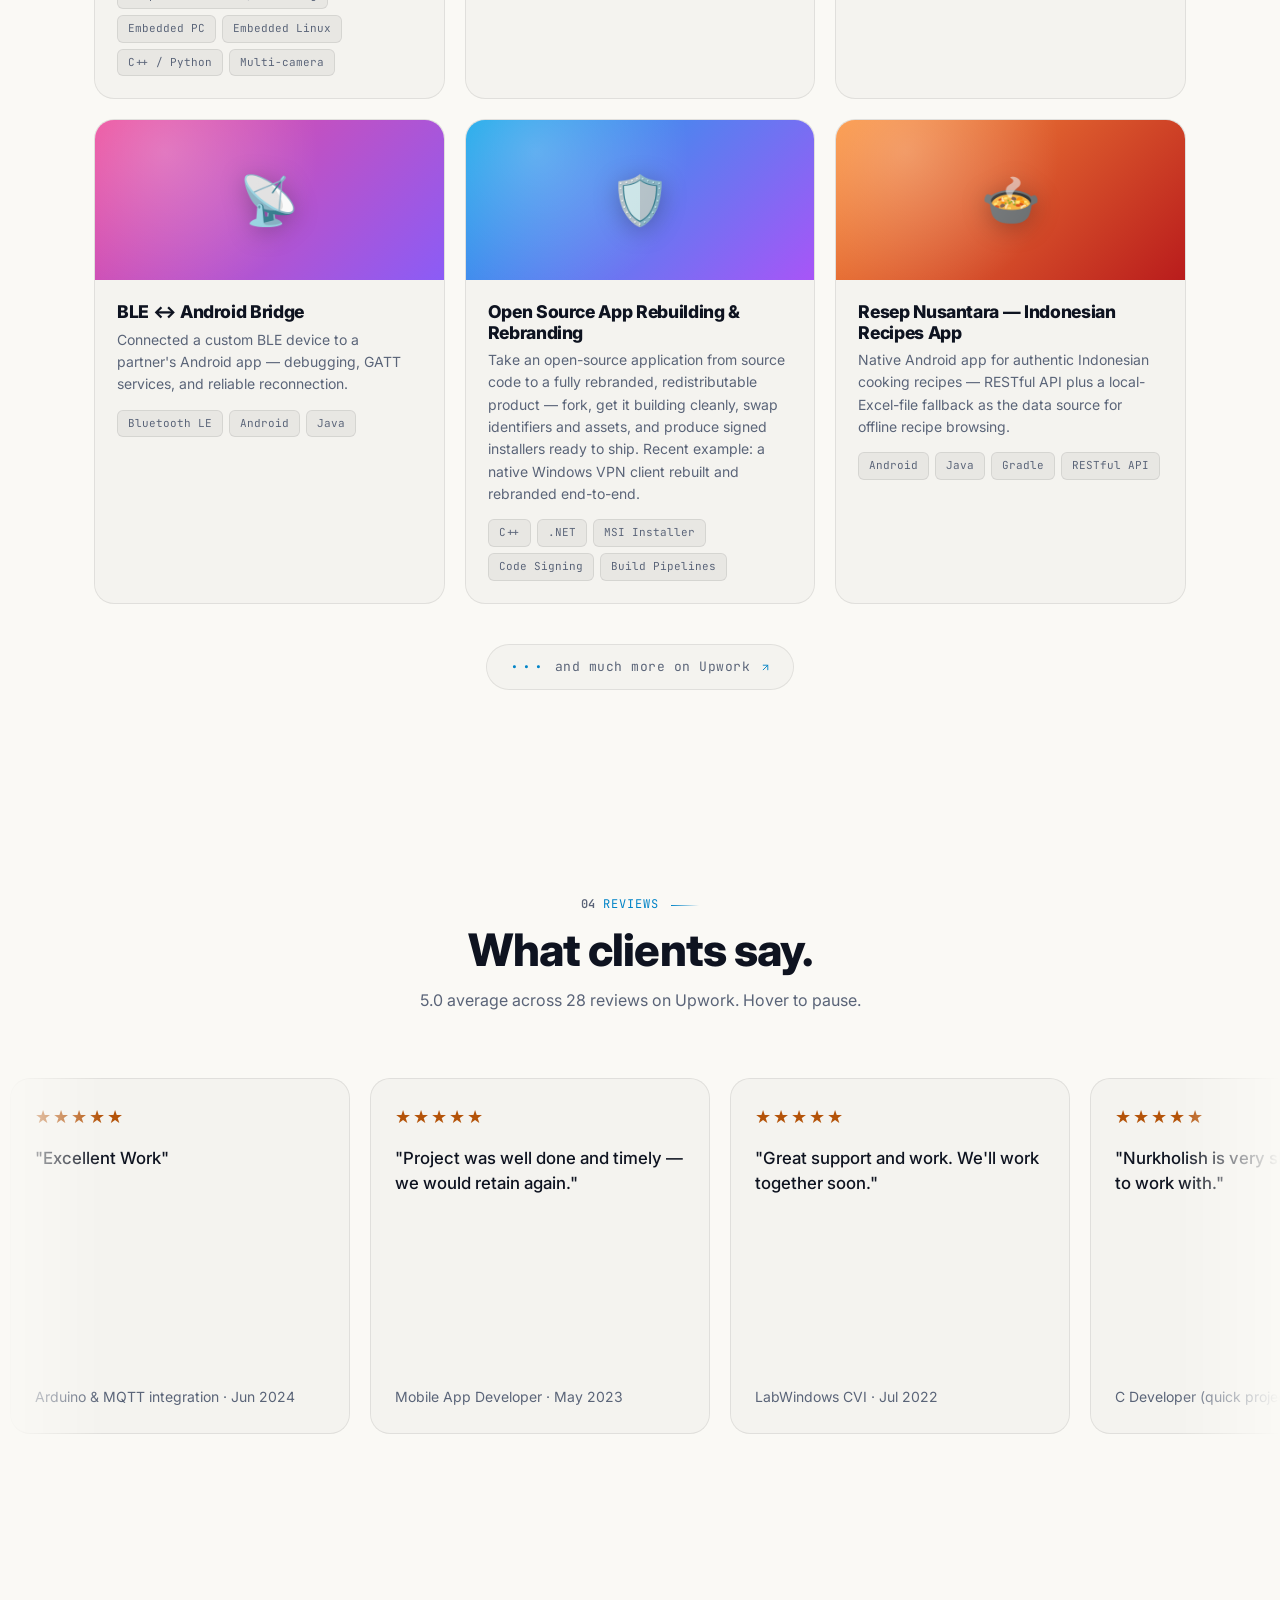
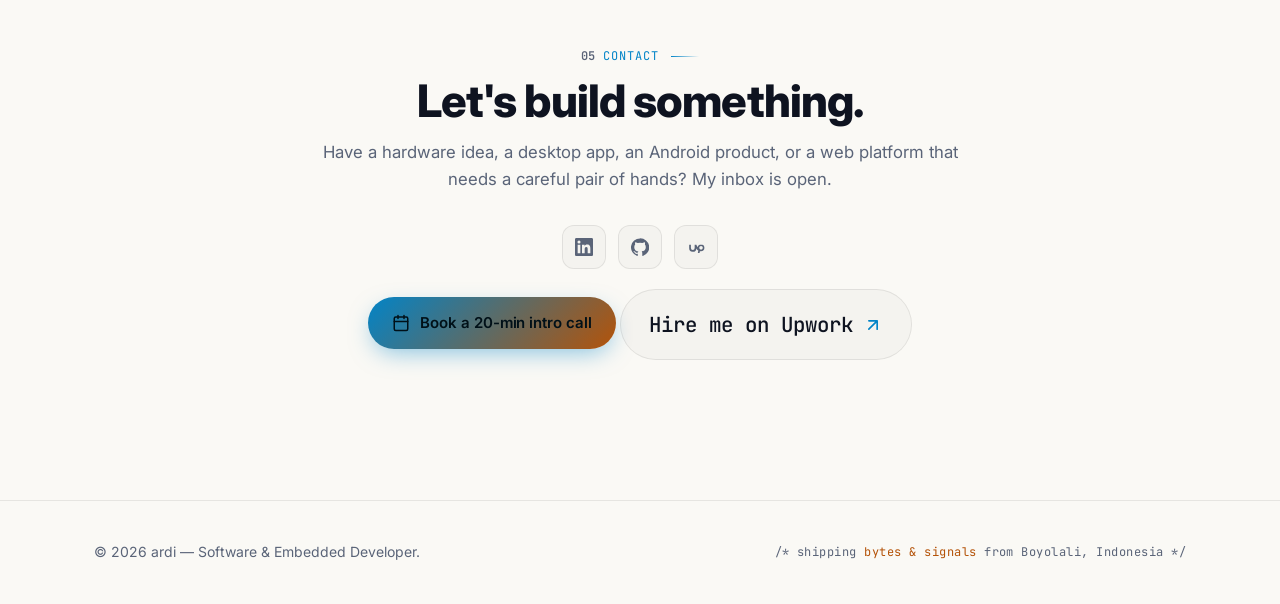
==== commit e512dd04: "Conversion pass: OG image, case studies, booking CTA, sitemap Three things shipped to make the page " ====
--- a/index.html
+++ b/index.html
@@ -10,6 +10,14 @@
   <meta property="og:description" content="7+ years building cross-platform desktop, Android, and IoT software. Top Rated Plus, 100% Job Success on Upwork." />
   <meta property="og:type" content="website" />
   <meta property="og:url" content="https://ardika.github.io/" />
+  <meta property="og:image" content="https://ardika.github.io/og.svg" />
+  <meta property="og:image:width" content="1200" />
+  <meta property="og:image:height" content="630" />
+  <meta property="og:image:alt" content="Nurkholish Ardi F. — Top Rated Plus Software & Embedded Developer" />
+  <meta name="twitter:card" content="summary_large_image" />
+  <meta name="twitter:image" content="https://ardika.github.io/og.svg" />
+  <meta name="twitter:title" content="ardi — Software & Embedded Developer" />
+  <meta name="twitter:description" content="7+ years. 60+ projects. 11K+ hours. From custom PCBs to enterprise security. Top Rated Plus on Upwork." />
 
   <title>ardi — Software & Embedded Developer</title>
 
@@ -338,6 +346,9 @@
                 <span class="chip">USB / Serial</span>
                 <span class="chip">Touch UI</span>
               </div>
+              <a href="case-studies/langmuir/" class="case-link">Read case study
+                <svg viewBox="0 0 24 24" fill="none" stroke="currentColor" stroke-width="2" stroke-linecap="round" stroke-linejoin="round" aria-hidden="true"><path d="M5 12h14M13 5l7 7-7 7"/></svg>
+              </a>
             </div>
           </article>
 
@@ -359,6 +370,9 @@
                 <span class="chip">MFA / SSO</span>
                 <span class="chip">VPN</span>
               </div>
+              <a href="case-studies/hermes/" class="case-link">Read case study
+                <svg viewBox="0 0 24 24" fill="none" stroke="currentColor" stroke-width="2" stroke-linecap="round" stroke-linejoin="round" aria-hidden="true"><path d="M5 12h14M13 5l7 7-7 7"/></svg>
+              </a>
             </div>
           </article>
 
@@ -377,6 +391,9 @@
                 <span class="chip">On-Prem</span>
                 <span class="chip">HIPAA</span>
               </div>
+              <a href="case-studies/glendor/" class="case-link">Read case study
+                <svg viewBox="0 0 24 24" fill="none" stroke="currentColor" stroke-width="2" stroke-linecap="round" stroke-linejoin="round" aria-hidden="true"><path d="M5 12h14M13 5l7 7-7 7"/></svg>
+              </a>
             </div>
           </article>
 
@@ -685,6 +702,10 @@
             <svg viewBox="0 0 24 24" fill="currentColor" aria-hidden="true"><path d="M18.7 8.5a4.6 4.6 0 0 0-4.5 3.7c-.7-1-1.3-2.2-1.7-3.3h-2.3v4.5a2.5 2.5 0 1 1-5 0V8.9H2.9v4.5a4.8 4.8 0 0 0 9.6.5c.5.9 1.6 2.2 2.6 2.7l-.7 3.3h2.3l.5-2.4c.4.1.9.2 1.4.2a4.6 4.6 0 0 0 0-9.2zm0 7a2.4 2.4 0 0 1-2.4-2.4 2.4 2.4 0 1 1 4.8 0 2.4 2.4 0 0 1-2.4 2.4z"/></svg>
           </a>
         </div>
+        <a href="https://cal.com/ardi-firdaus" target="_blank" rel="noopener" class="booking-cta">
+          <svg viewBox="0 0 24 24" fill="none" stroke="currentColor" stroke-width="2" stroke-linecap="round" stroke-linejoin="round" aria-hidden="true"><rect x="3" y="4" width="18" height="18" rx="2"/><path d="M16 2v4M8 2v4M3 10h18"/></svg>
+          Book a 20-min intro call
+        </a>
         <a href="https://www.upwork.com/freelancers/~0115eeeb46767c37cb" target="_blank" rel="noopener" class="email-cta">
           Hire me on Upwork
           <svg viewBox="0 0 24 24" fill="none" stroke="currentColor" stroke-width="2" stroke-linecap="round" stroke-linejoin="round" aria-hidden="true"><path d="M7 17L17 7M7 7h10v10"/></svg>
--- a/styles.css
+++ b/styles.css
@@ -833,6 +833,30 @@
 }
 .link:hover { gap: 8px; }
 
+.case-link {
+  display: inline-flex;
+  align-items: center;
+  gap: 6px;
+  margin-top: 16px;
+  padding: 8px 14px;
+  border-radius: 999px;
+  background: var(--surface-2);
+  border: 1px solid var(--border);
+  color: var(--accent);
+  font-family: var(--font-mono);
+  font-size: 12px;
+  font-weight: 500;
+  letter-spacing: 0.04em;
+  transition: gap 0.2s, color 0.2s, border-color 0.2s, background 0.2s;
+}
+.case-link:hover {
+  gap: 10px;
+  color: var(--text);
+  border-color: var(--accent);
+  background: var(--surface);
+}
+.case-link svg { width: 12px; height: 12px; flex-shrink: 0; }
+
 .more-row {
   display: flex;
   justify-content: center;
@@ -865,9 +889,94 @@
   line-height: 1;
 }
 .more-projects svg {
-  width: 14px;
-  height: 14px;
+  width: 11px;
+  height: 11px;
   color: var(--accent);
+  flex-shrink: 0;
+}
+
+/* =========================
+   Case study pages
+   ========================= */
+.case-study {
+  padding: 100px 0 80px;
+}
+.case-study .container { max-width: 880px; }
+.case-back {
+  display: inline-flex;
+  align-items: center;
+  gap: 4px;
+  color: var(--accent);
+  font-family: var(--font-mono);
+  font-size: 13px;
+  letter-spacing: 0.02em;
+  margin-bottom: 24px;
+  transition: gap 0.2s;
+}
+.case-back:hover { gap: 8px; color: var(--text); }
+.case-title {
+  font-size: clamp(2.4rem, 5vw, 3.6rem);
+  font-weight: 800;
+  letter-spacing: -0.02em;
+  line-height: 1.1;
+  margin: 8px 0 18px;
+  background: linear-gradient(135deg, var(--accent), var(--accent-2));
+  -webkit-background-clip: text;
+  background-clip: text;
+  color: transparent;
+}
+.case-tagline {
+  font-size: clamp(1.1rem, 1.8vw, 1.35rem);
+  color: var(--muted);
+  max-width: 760px;
+  margin-bottom: 48px;
+  line-height: 1.5;
+  text-wrap: balance;
+}
+.case-cover {
+  height: 280px;
+  border-radius: var(--radius-lg);
+  background: linear-gradient(135deg, var(--c1, var(--accent)), var(--c2, var(--accent-2)));
+  display: grid;
+  place-items: center;
+  margin-bottom: 56px;
+  position: relative;
+  overflow: hidden;
+}
+.case-cover::after {
+  content: "";
+  position: absolute;
+  inset: 0;
+  background: radial-gradient(circle at 20% 20%, rgba(255,255,255,0.2), transparent 60%);
+}
+.case-emoji {
+  font-size: 96px;
+  filter: drop-shadow(0 8px 28px rgba(0,0,0,0.4));
+  position: relative;
+  z-index: 1;
+}
+.case-study section {
+  margin: 0 0 44px;
+}
+.case-study section h2 {
+  font-size: clamp(1.4rem, 2.2vw, 1.8rem);
+  margin-bottom: 14px;
+  color: var(--text);
+}
+.case-study section p {
+  color: var(--muted);
+  margin-bottom: 14px;
+  line-height: 1.75;
+  font-size: 1.05rem;
+}
+.case-study section p strong { color: var(--text); font-weight: 600; }
+.case-study section .chips { margin-top: 16px; }
+.case-cta {
+  margin-top: 12px;
+}
+@media (max-width: 720px) {
+  .case-cover { height: 200px; }
+  .case-emoji { font-size: 72px; }
 }
 
 /* =========================
@@ -964,6 +1073,28 @@
   background: var(--surface-2);
 }
 .email-cta svg { width: 20px; height: 20px; color: var(--accent); }
+
+.booking-cta {
+  display: inline-flex;
+  align-items: center;
+  gap: 10px;
+  margin: 28px auto 0;
+  padding: 14px 24px;
+  border-radius: 999px;
+  background: linear-gradient(135deg, var(--accent), var(--accent-2));
+  color: #001018;
+  font-weight: 600;
+  font-size: 15px;
+  letter-spacing: -0.005em;
+  box-shadow: 0 8px 24px -6px color-mix(in oklab, var(--accent) 50%, transparent);
+  transition: transform 0.2s, box-shadow 0.2s;
+}
+.booking-cta:hover {
+  transform: translateY(-2px);
+  box-shadow: 0 14px 32px -8px color-mix(in oklab, var(--accent) 70%, transparent);
+}
+.booking-cta svg { width: 18px; height: 18px; color: #001018; }
+.contact-inner .booking-cta + .email-cta { margin-top: 14px; }
 
 
 .socials {
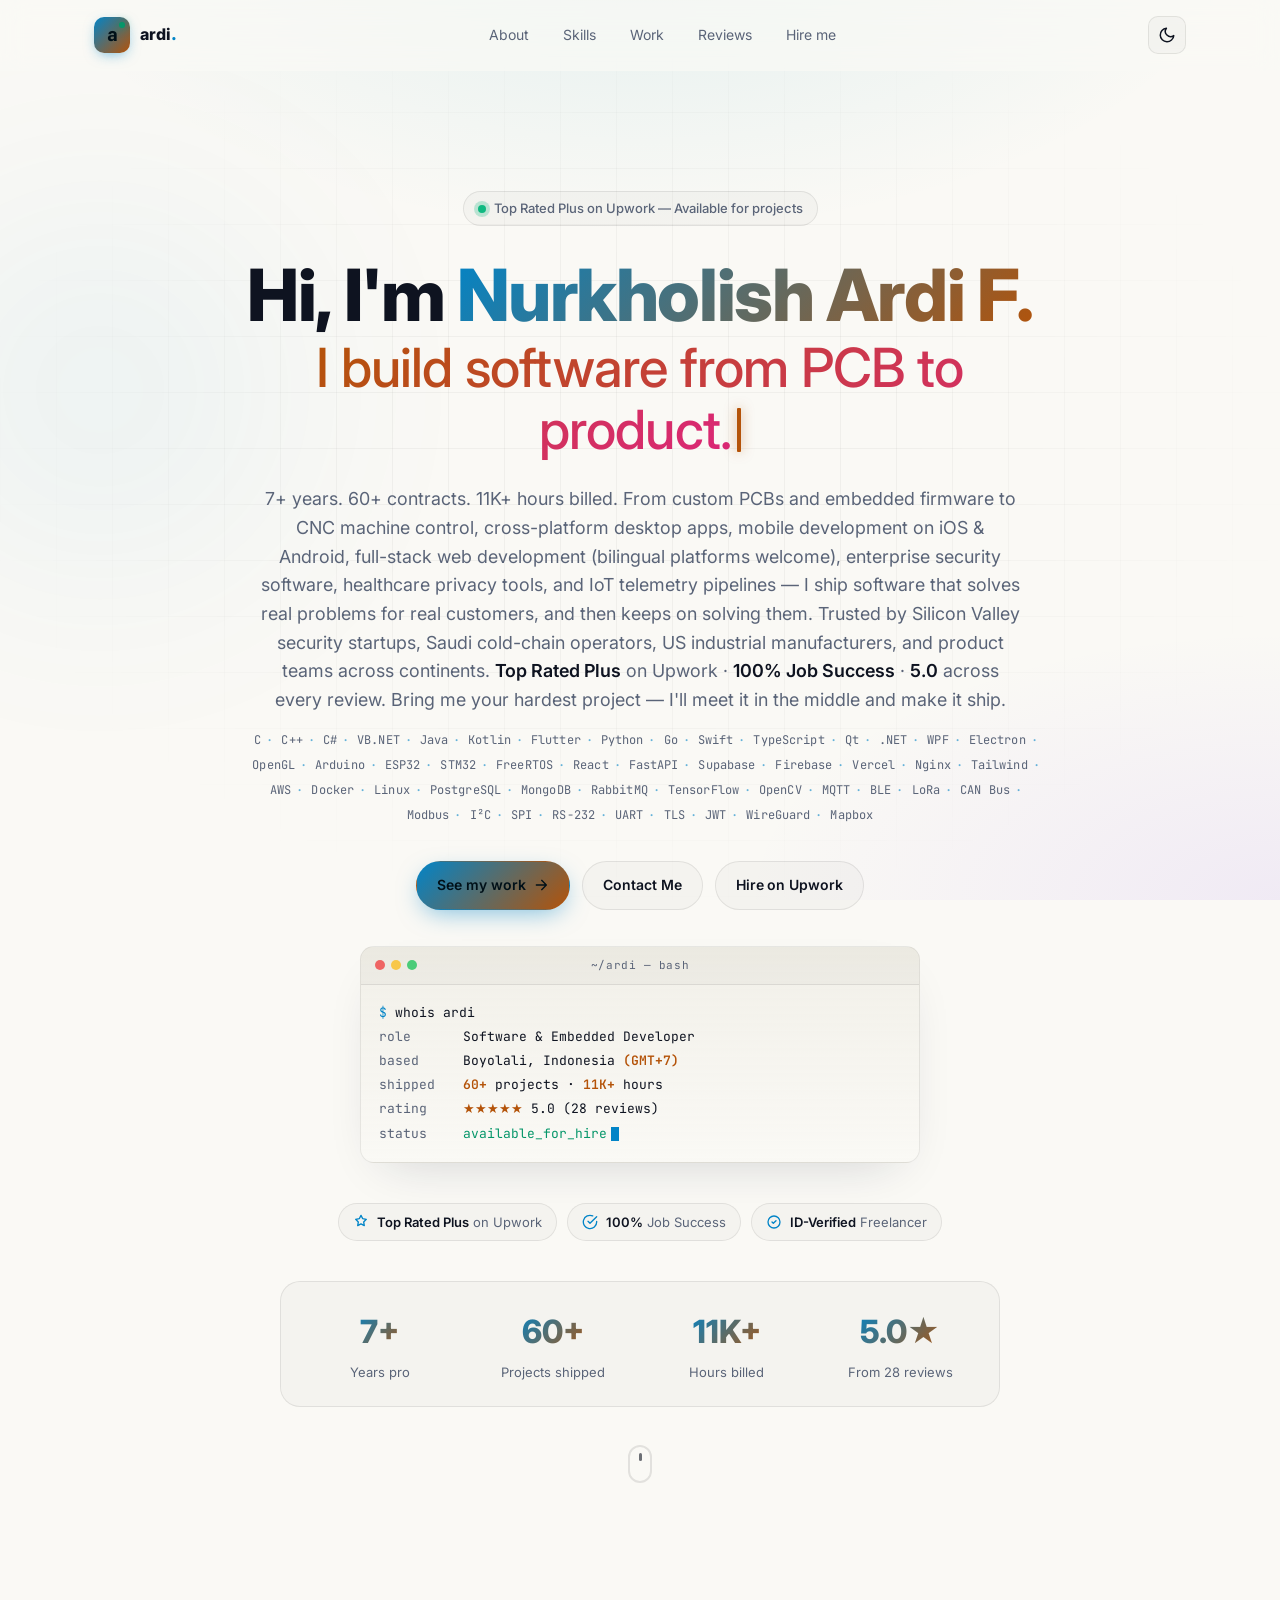
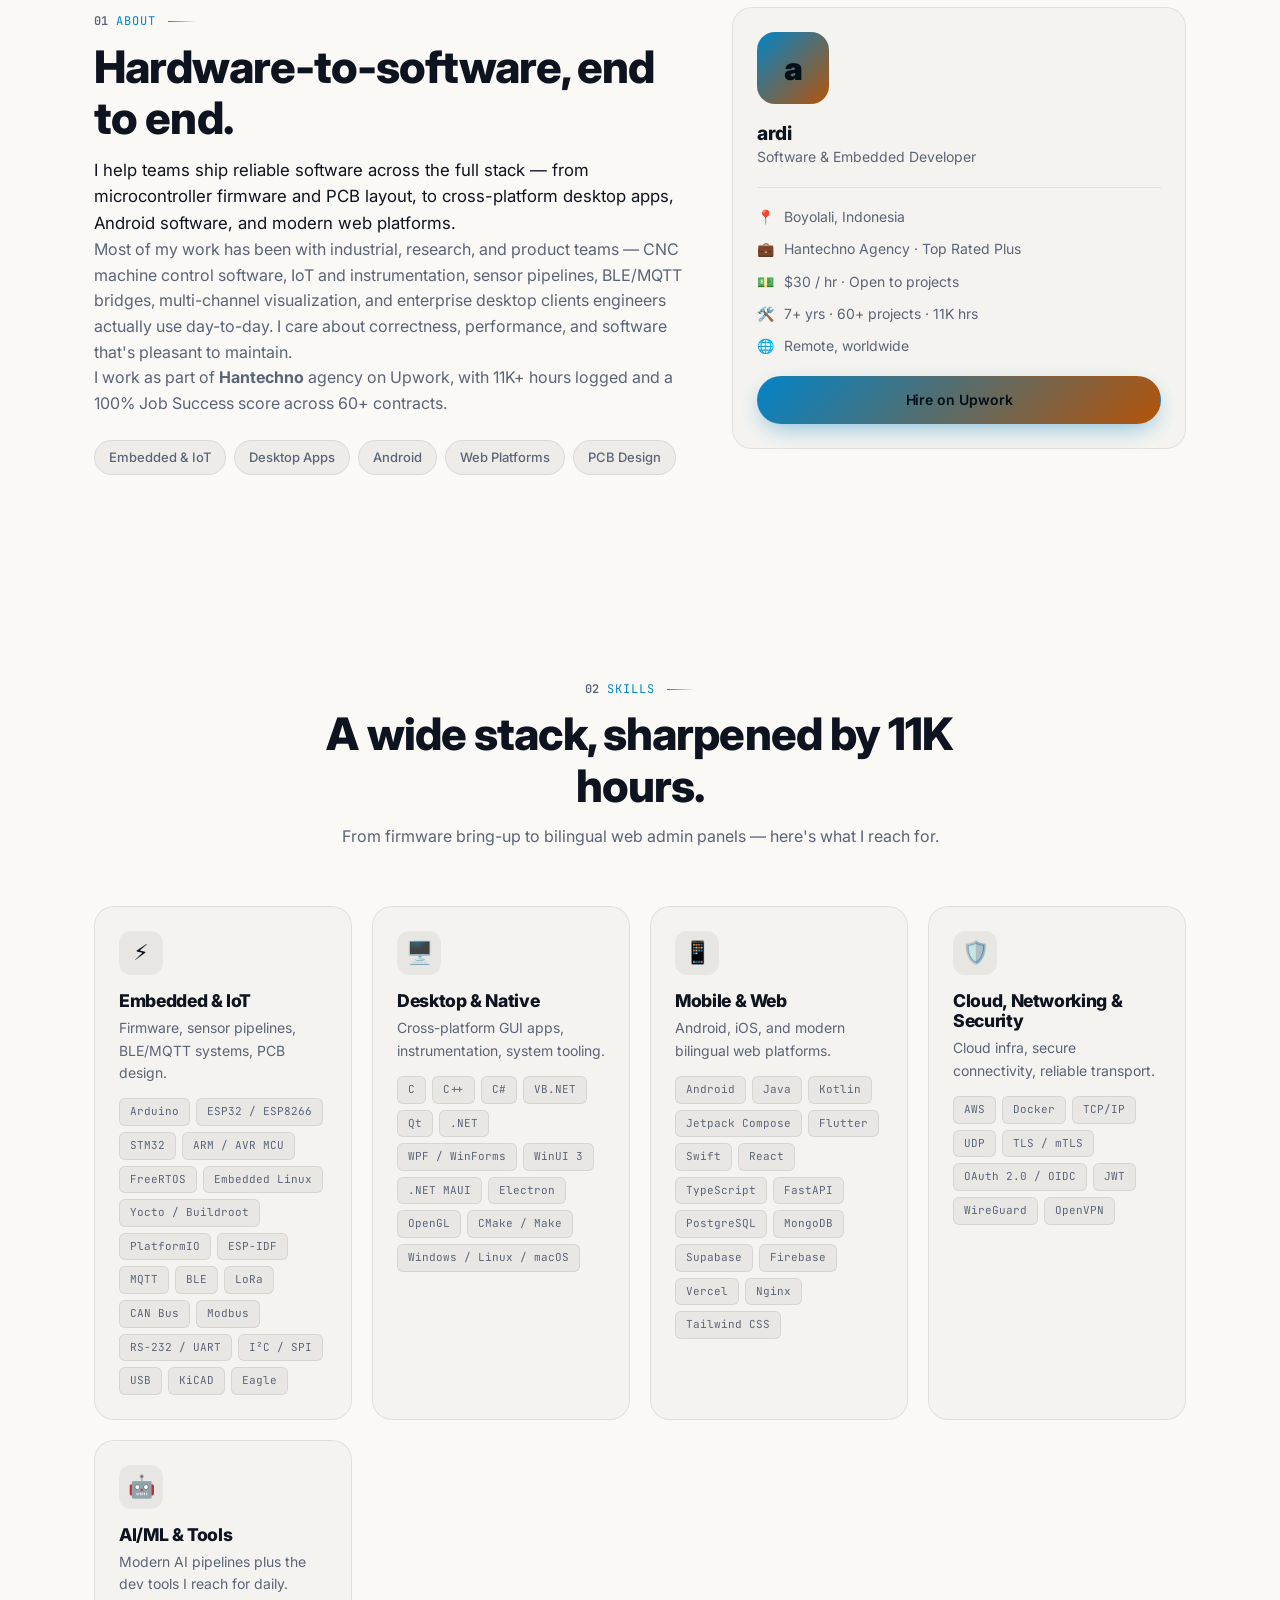
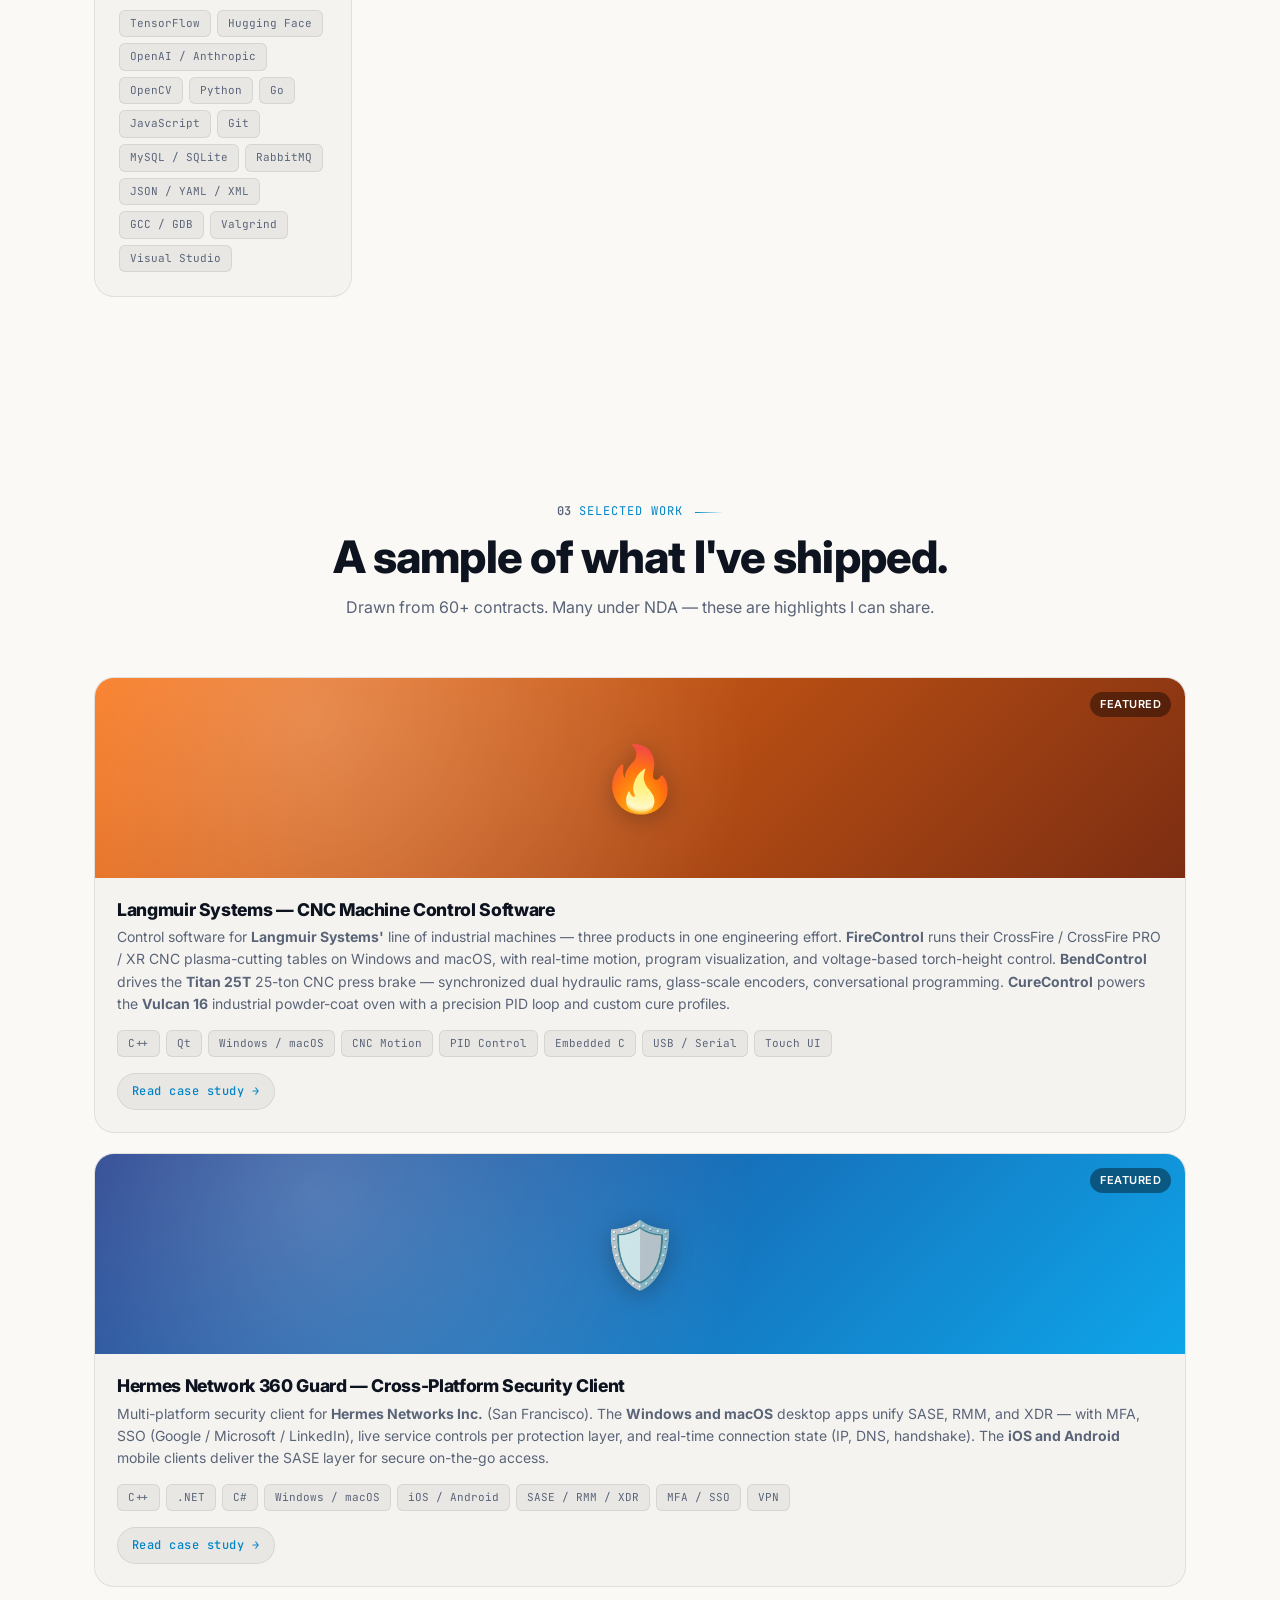
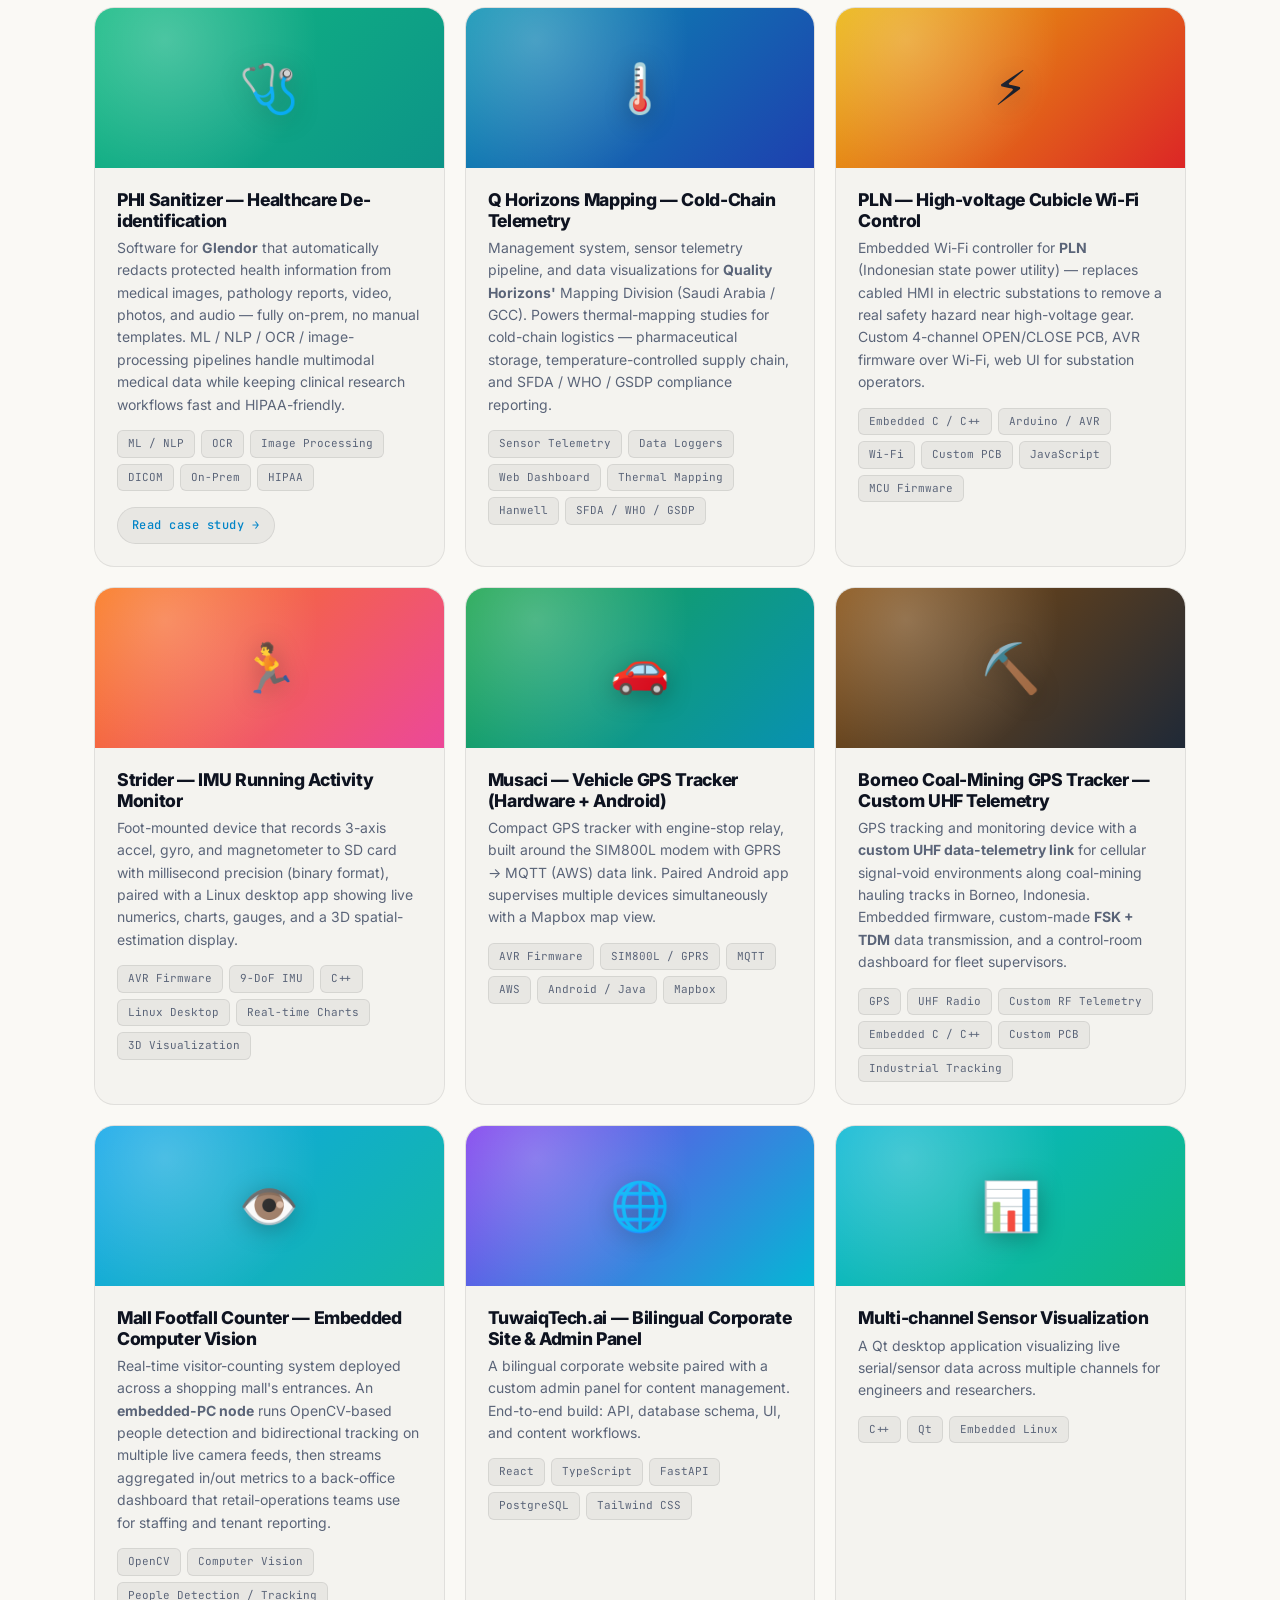
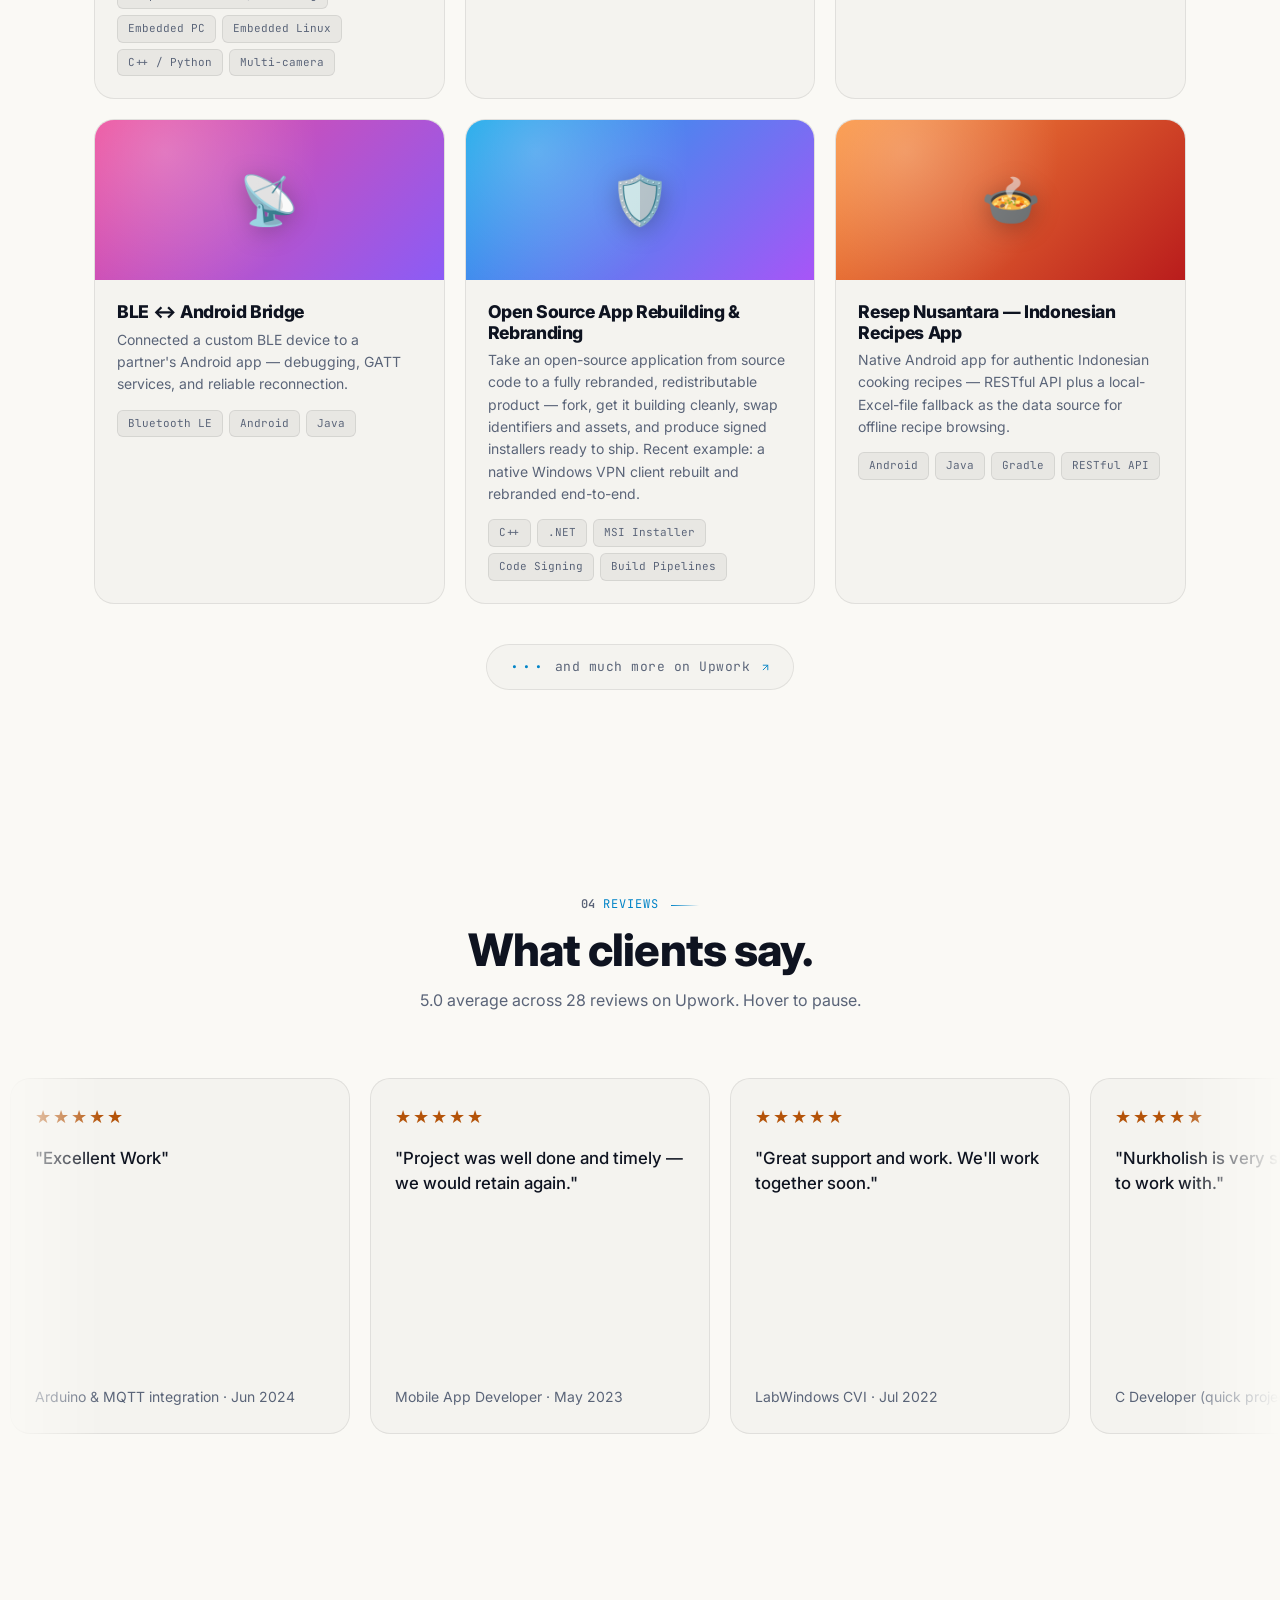
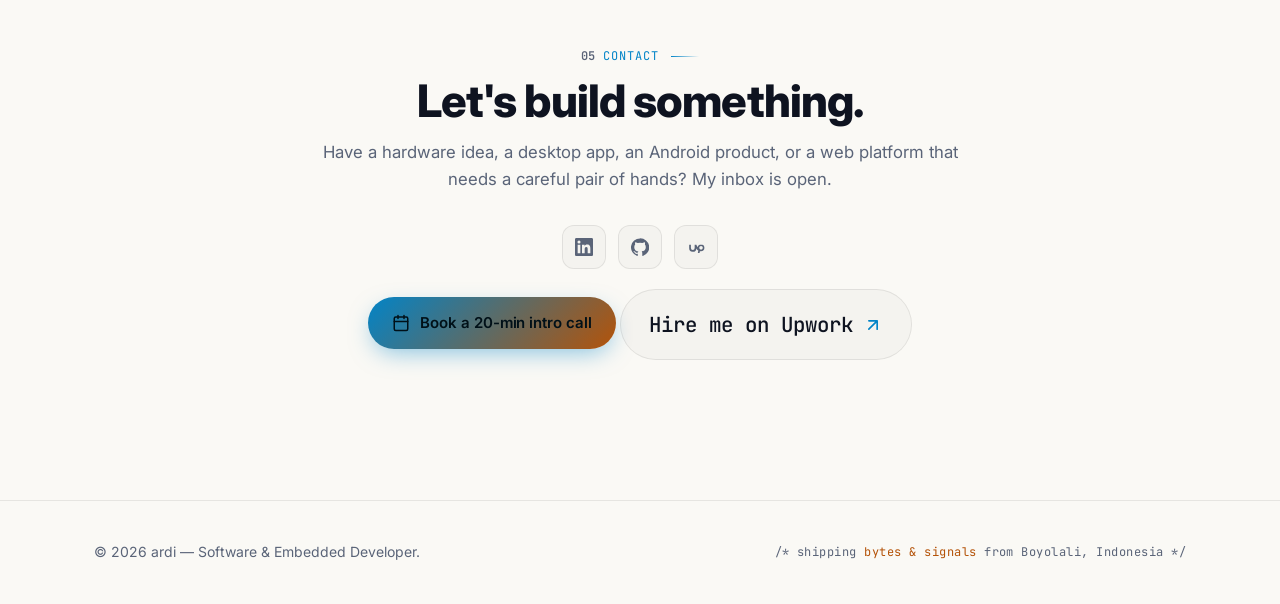
==== commit 21ddf54c: "Case-study chip: swap arrow SVG for Unicode → so it sits at text weight The 12px SVG with stroke-wid" ====
--- a/index.html
+++ b/index.html
@@ -346,9 +346,7 @@
                 <span class="chip">USB / Serial</span>
                 <span class="chip">Touch UI</span>
               </div>
-              <a href="case-studies/langmuir/" class="case-link">Read case study
-                <svg viewBox="0 0 24 24" fill="none" stroke="currentColor" stroke-width="2" stroke-linecap="round" stroke-linejoin="round" aria-hidden="true"><path d="M5 12h14M13 5l7 7-7 7"/></svg>
-              </a>
+              <a href="case-studies/langmuir/" class="case-link">Read case study <span class="case-arrow" aria-hidden="true">→</span></a>
             </div>
           </article>
 
@@ -370,9 +368,7 @@
                 <span class="chip">MFA / SSO</span>
                 <span class="chip">VPN</span>
               </div>
-              <a href="case-studies/hermes/" class="case-link">Read case study
-                <svg viewBox="0 0 24 24" fill="none" stroke="currentColor" stroke-width="2" stroke-linecap="round" stroke-linejoin="round" aria-hidden="true"><path d="M5 12h14M13 5l7 7-7 7"/></svg>
-              </a>
+              <a href="case-studies/hermes/" class="case-link">Read case study <span class="case-arrow" aria-hidden="true">→</span></a>
             </div>
           </article>
 
@@ -391,9 +387,7 @@
                 <span class="chip">On-Prem</span>
                 <span class="chip">HIPAA</span>
               </div>
-              <a href="case-studies/glendor/" class="case-link">Read case study
-                <svg viewBox="0 0 24 24" fill="none" stroke="currentColor" stroke-width="2" stroke-linecap="round" stroke-linejoin="round" aria-hidden="true"><path d="M5 12h14M13 5l7 7-7 7"/></svg>
-              </a>
+              <a href="case-studies/glendor/" class="case-link">Read case study <span class="case-arrow" aria-hidden="true">→</span></a>
             </div>
           </article>
 
--- a/styles.css
+++ b/styles.css
@@ -850,12 +850,16 @@
   transition: gap 0.2s, color 0.2s, border-color 0.2s, background 0.2s;
 }
 .case-link:hover {
-  gap: 10px;
   color: var(--text);
   border-color: var(--accent);
   background: var(--surface);
 }
-.case-link svg { width: 12px; height: 12px; flex-shrink: 0; }
+.case-link .case-arrow {
+  display: inline-block;
+  margin-left: 2px;
+  transition: transform 0.2s;
+}
+.case-link:hover .case-arrow { transform: translateX(3px); }
 
 .more-row {
   display: flex;
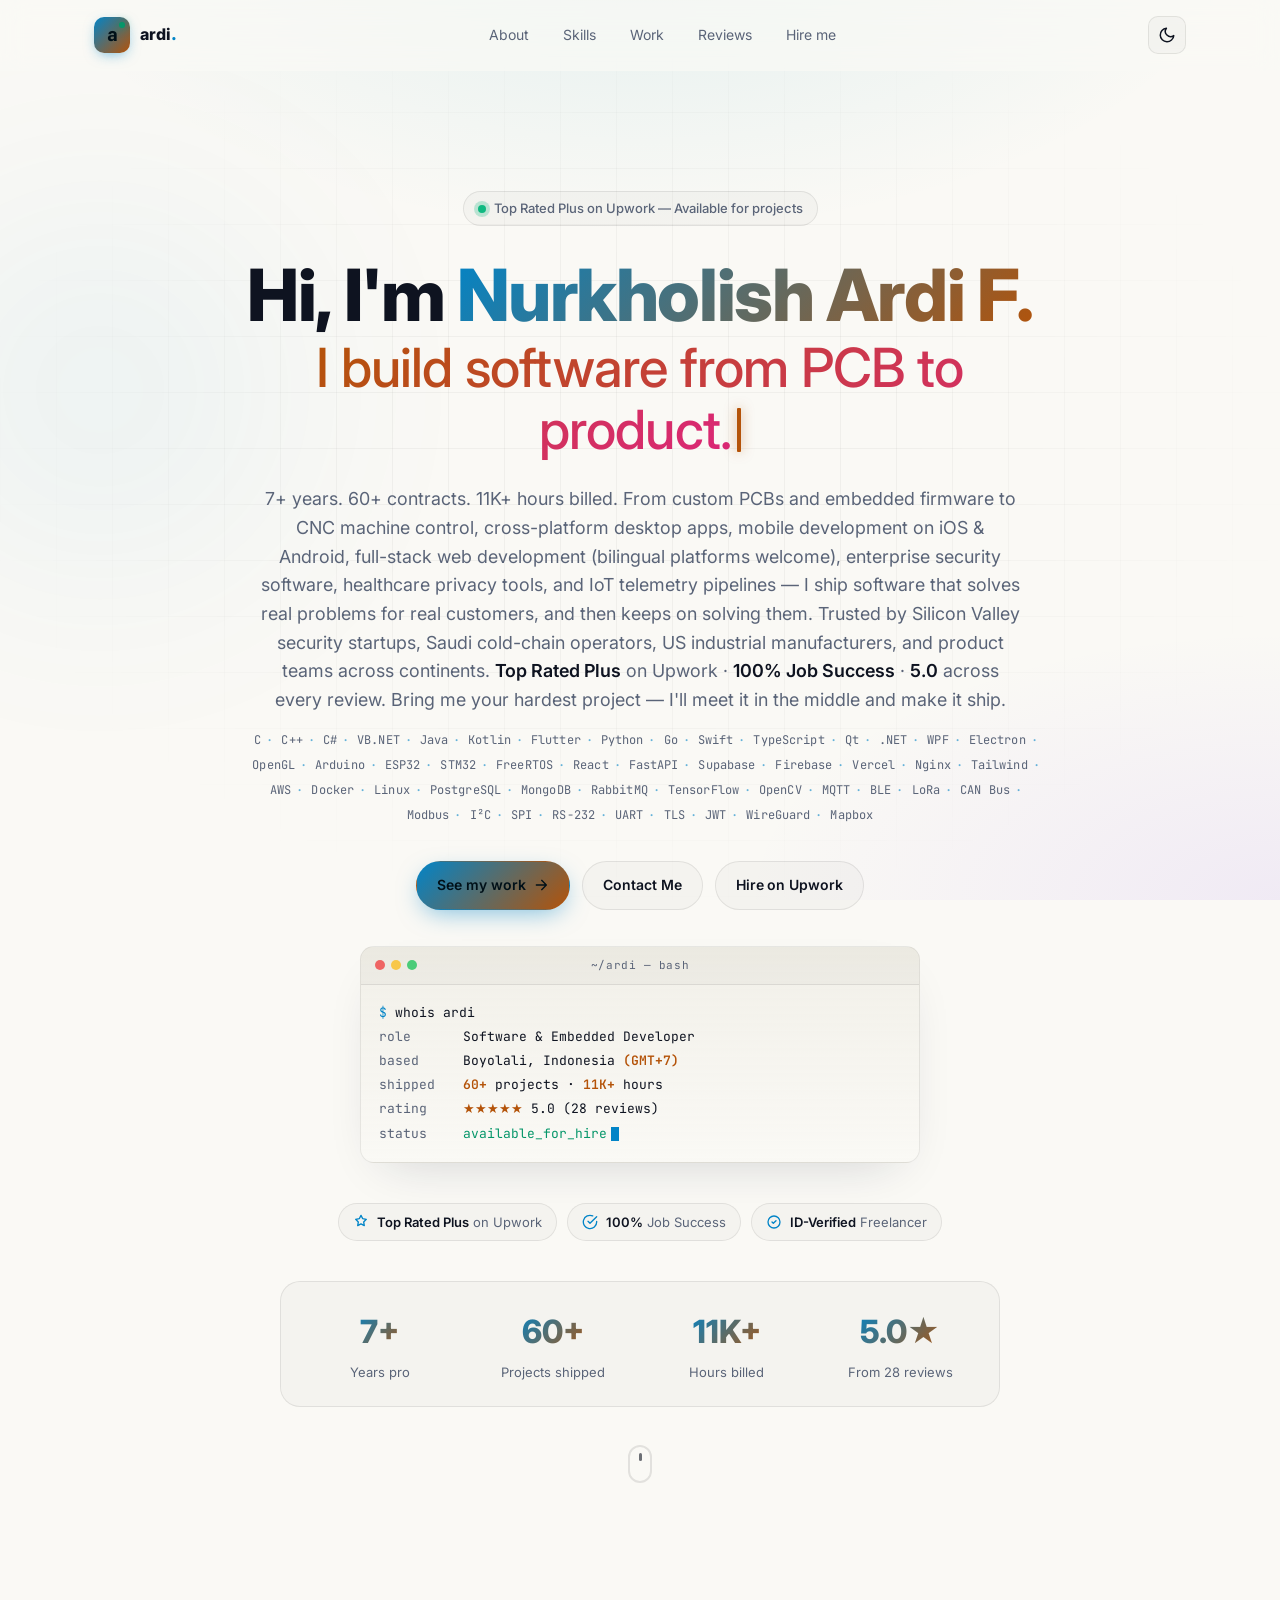
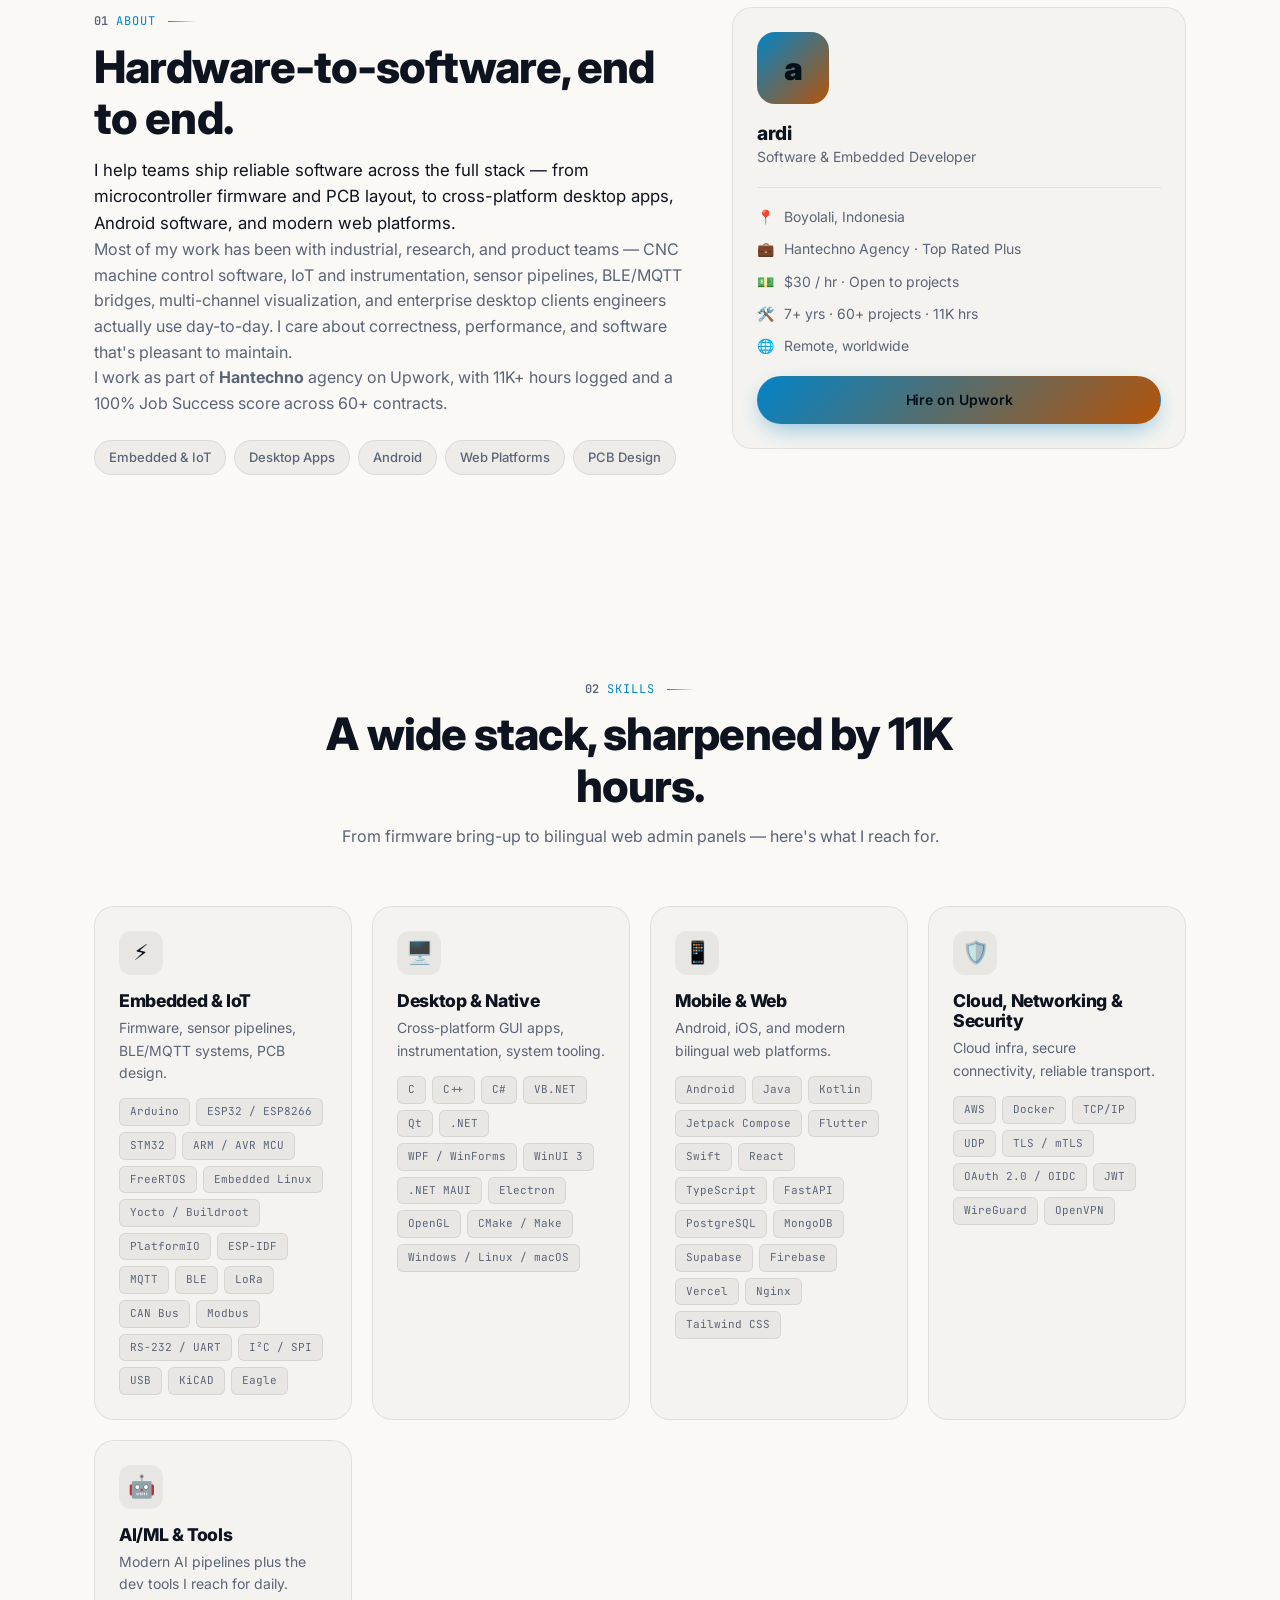
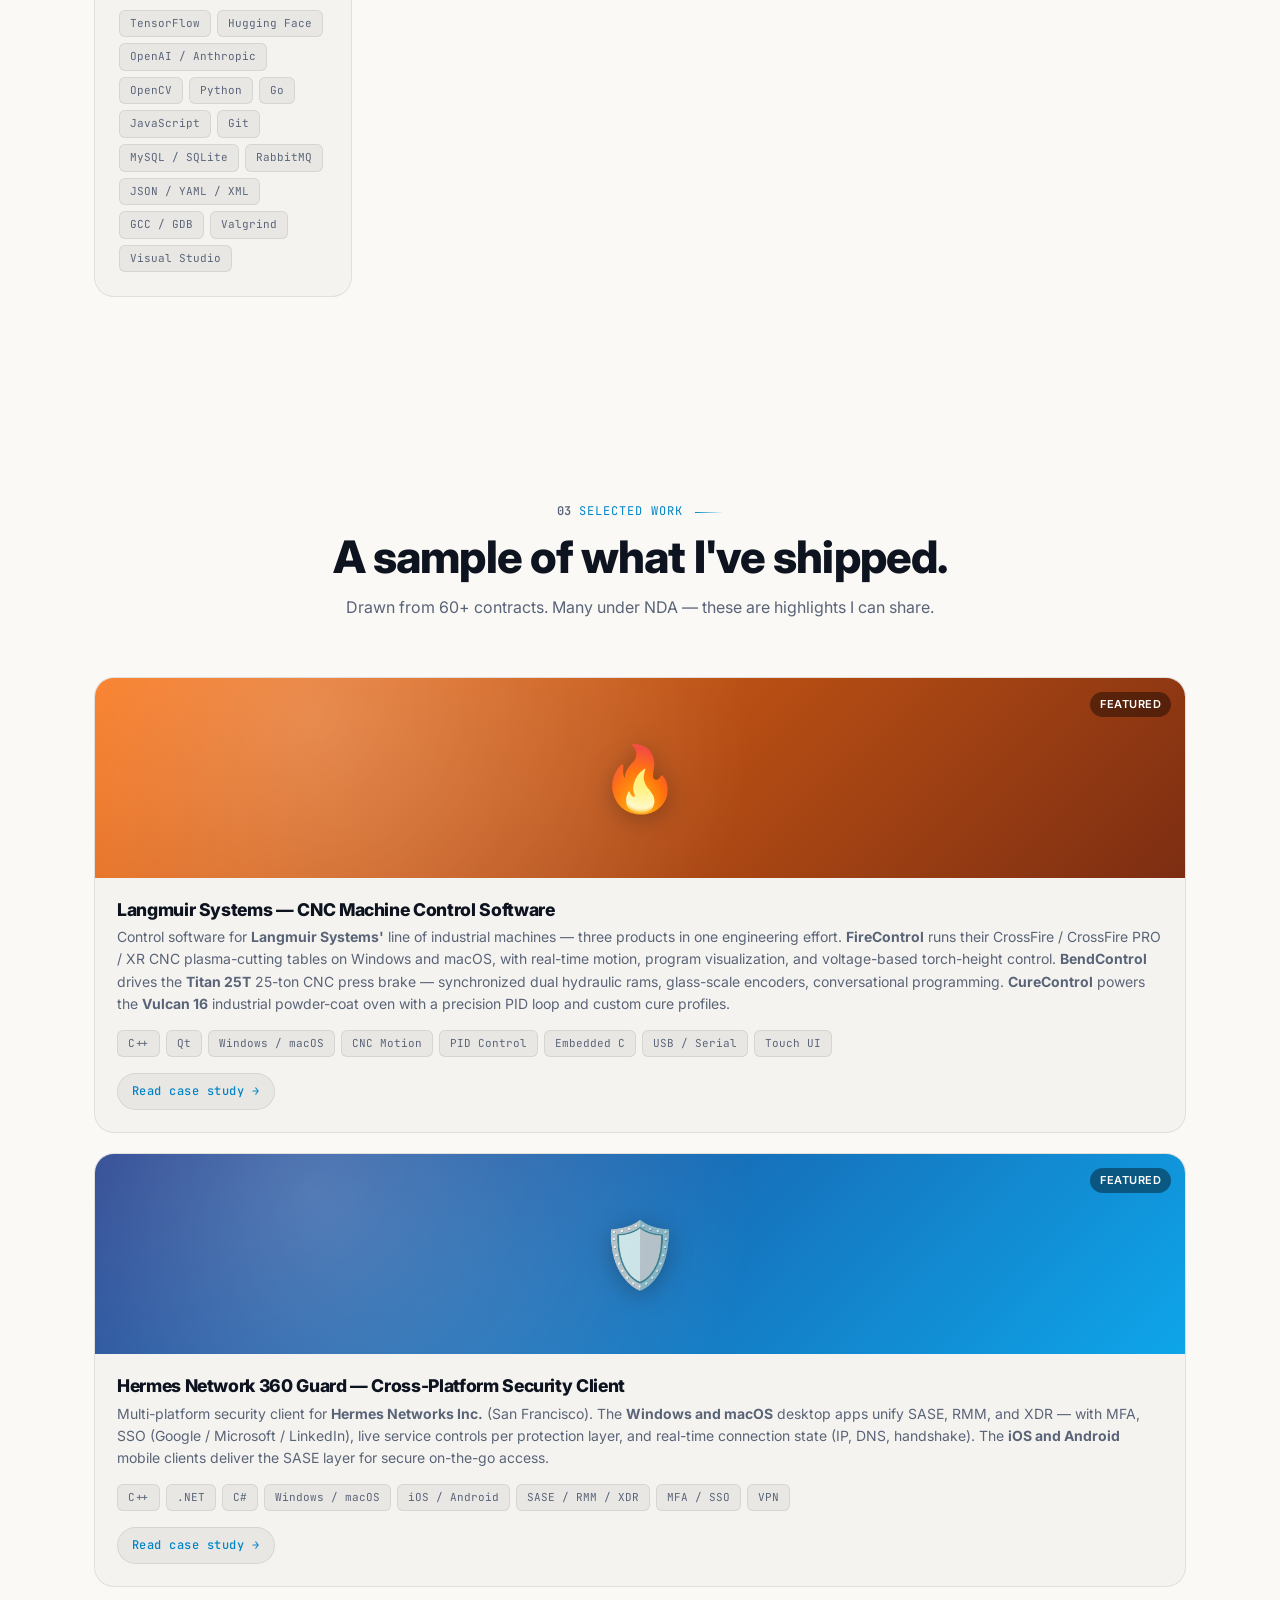
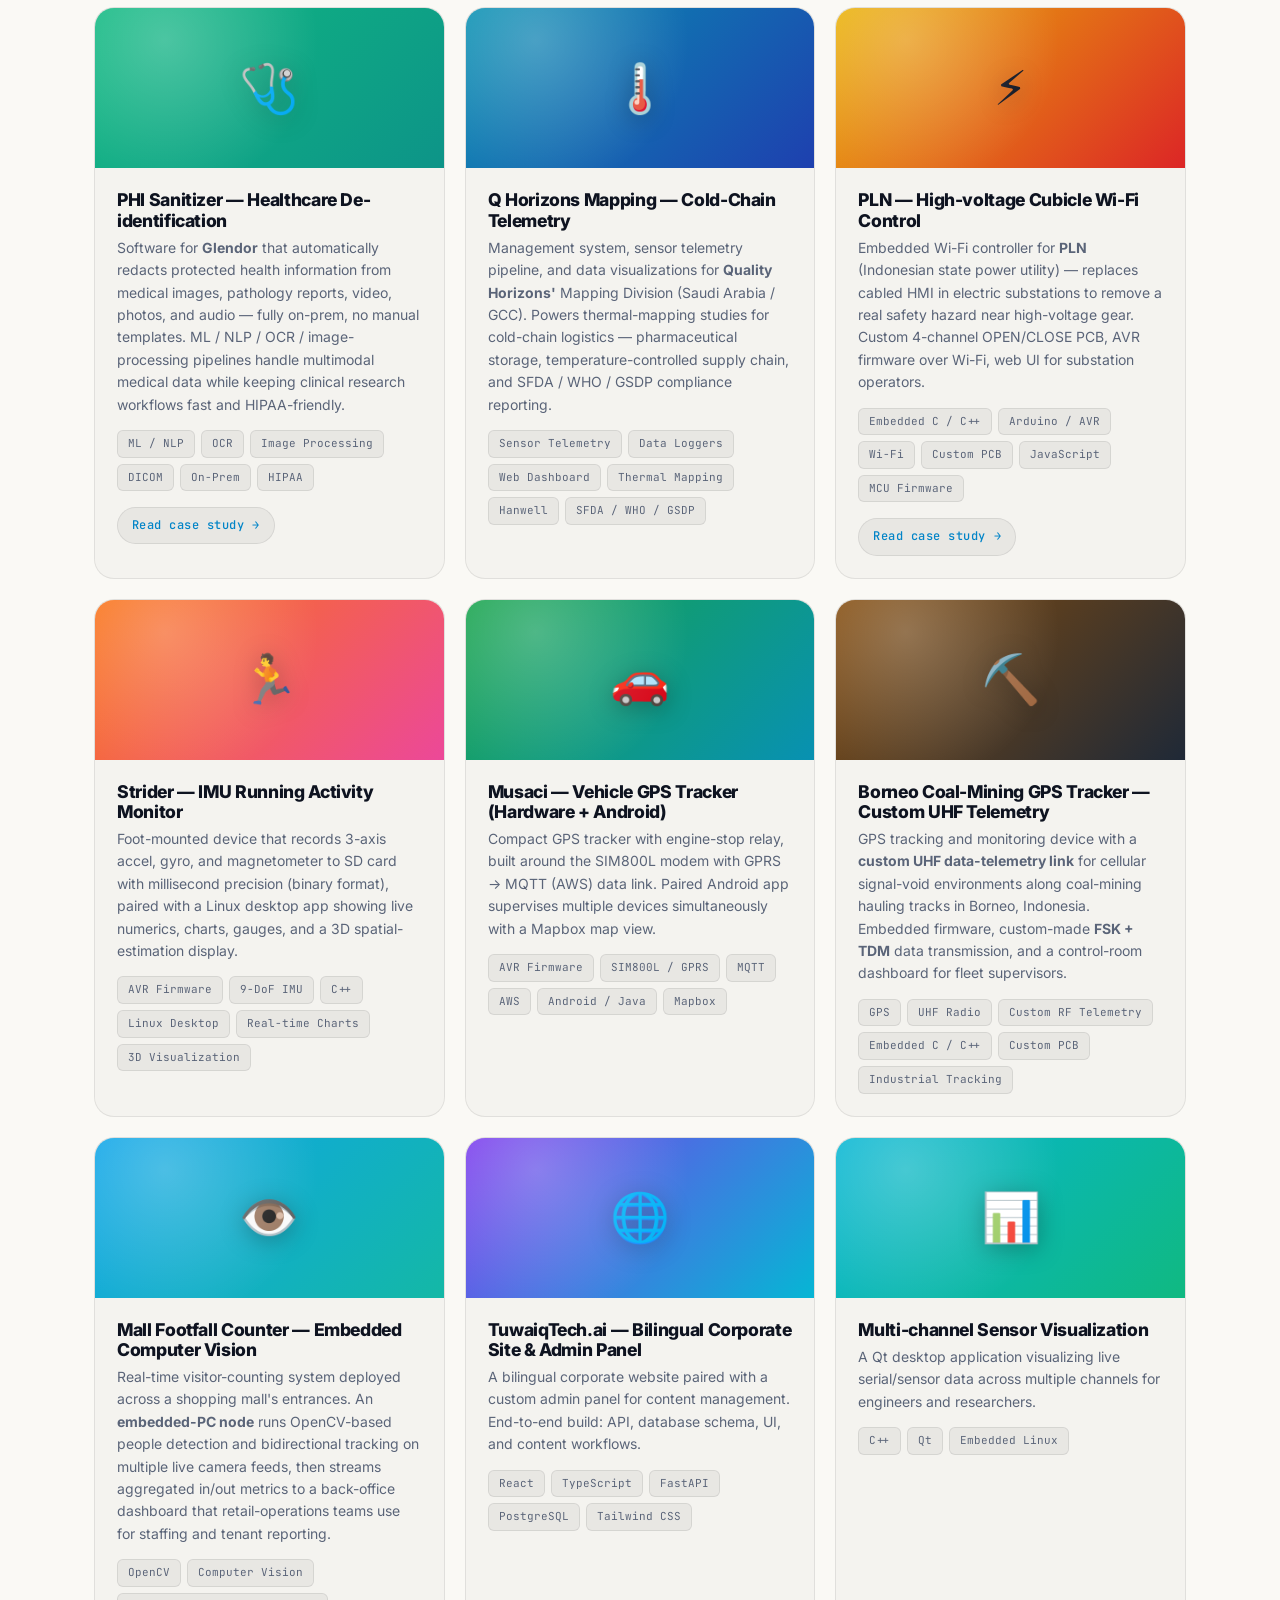
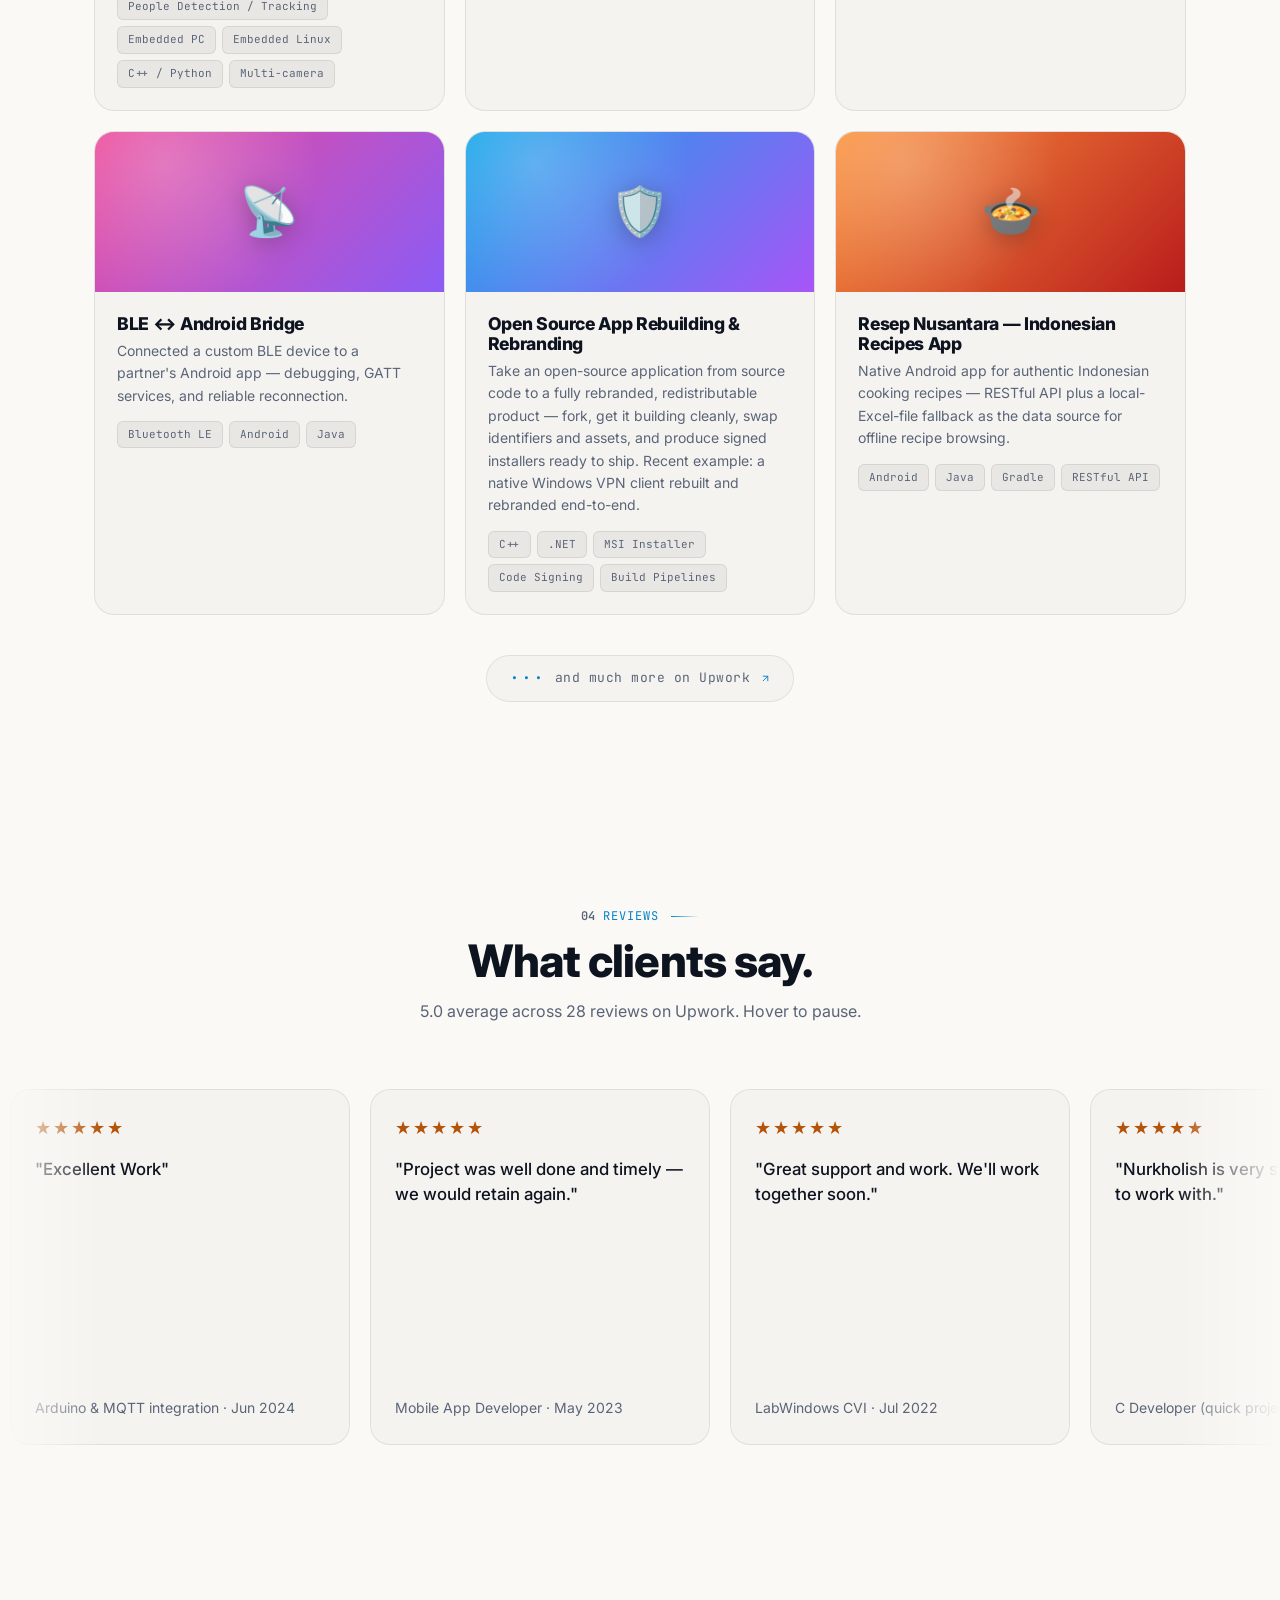
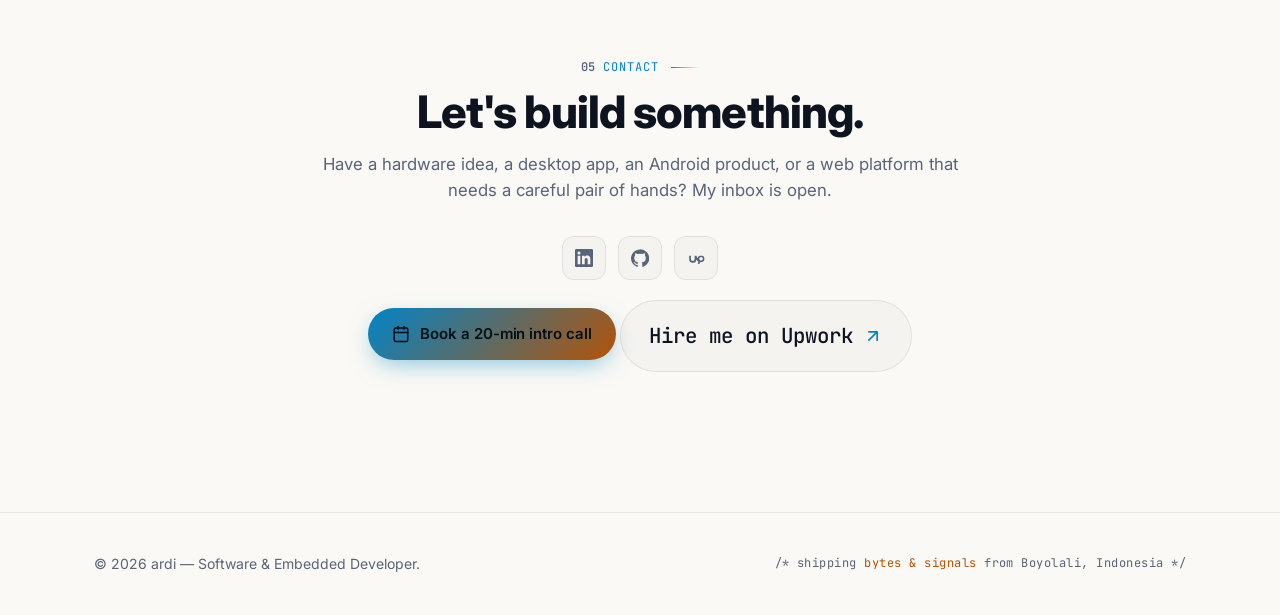
==== commit be4db9c0: "Add PLN High-voltage Cubicle case study (industrial safety) Translation of the user's brief: high-vo" ====
--- a/index.html
+++ b/index.html
@@ -424,6 +424,7 @@
                 <span class="chip">JavaScript</span>
                 <span class="chip">MCU Firmware</span>
               </div>
+              <a href="case-studies/pln/" class="case-link">Read case study <span class="case-arrow" aria-hidden="true">→</span></a>
             </div>
           </article>
 
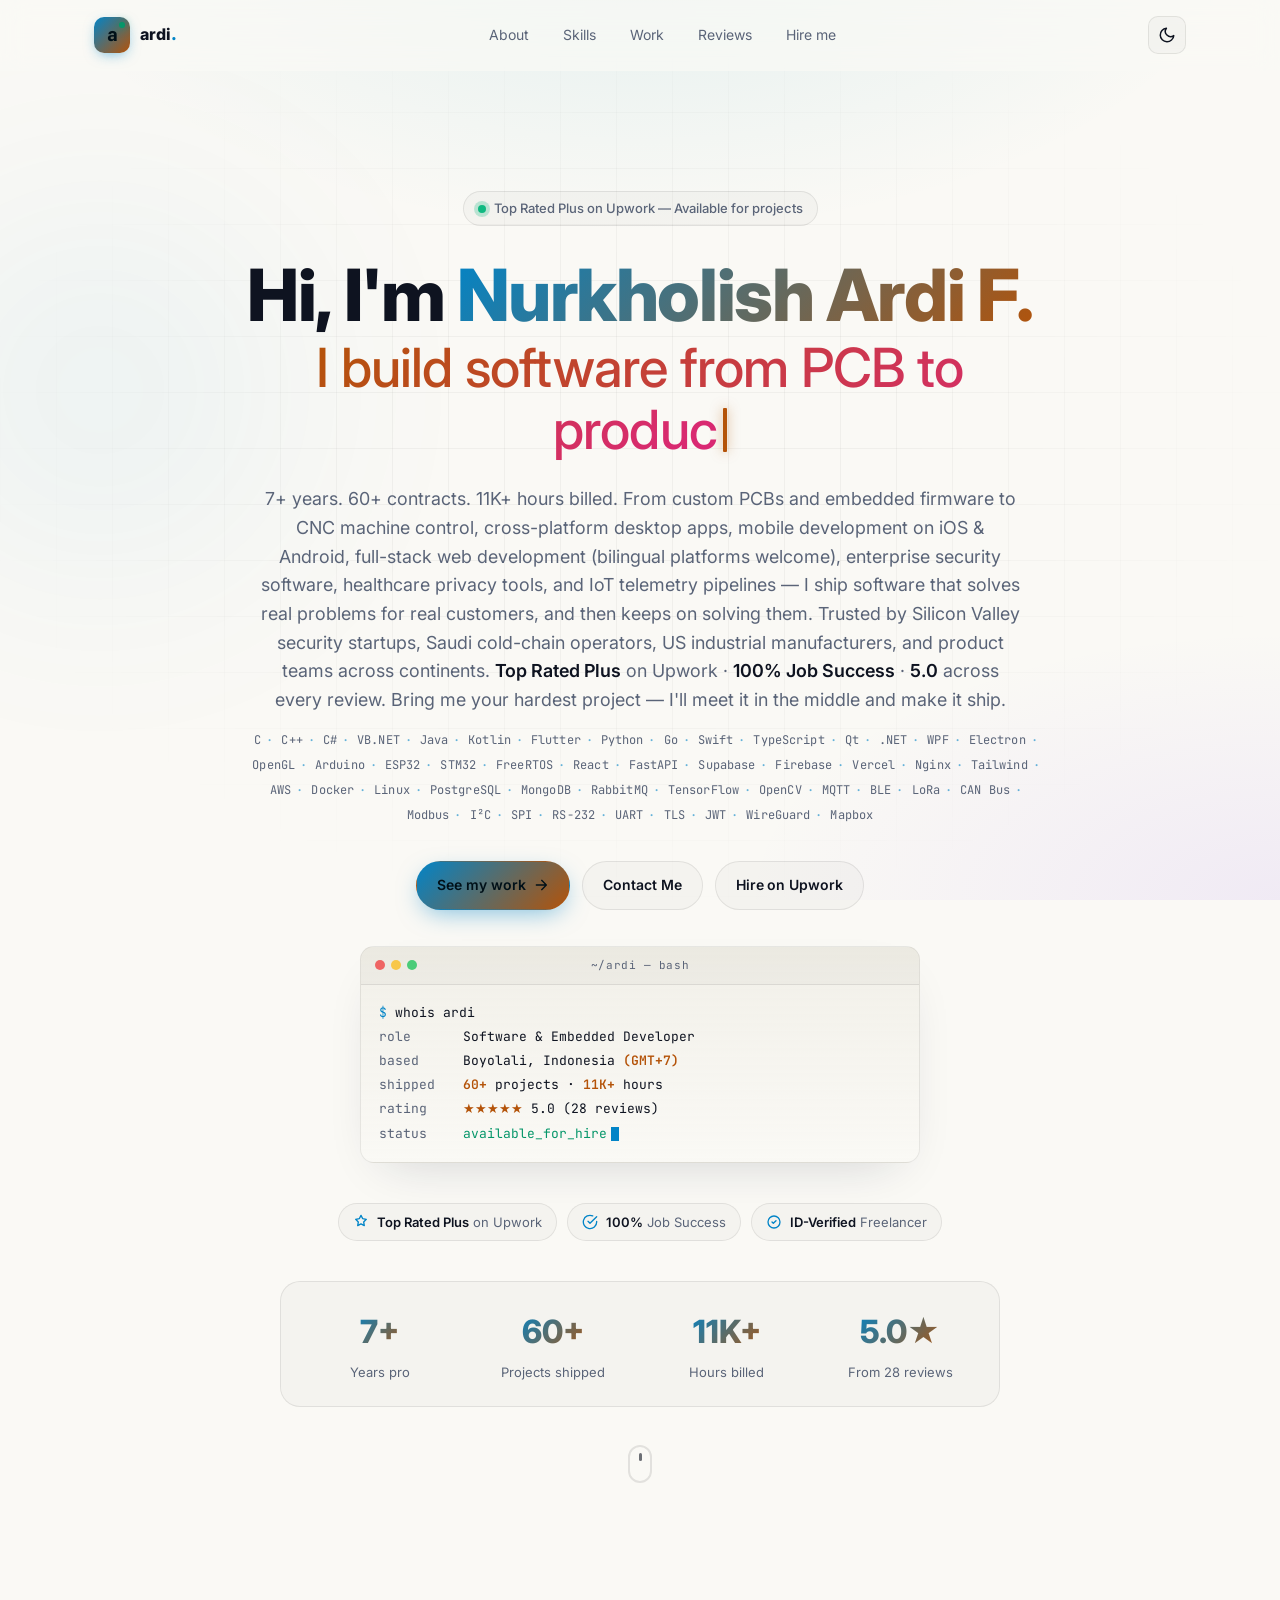
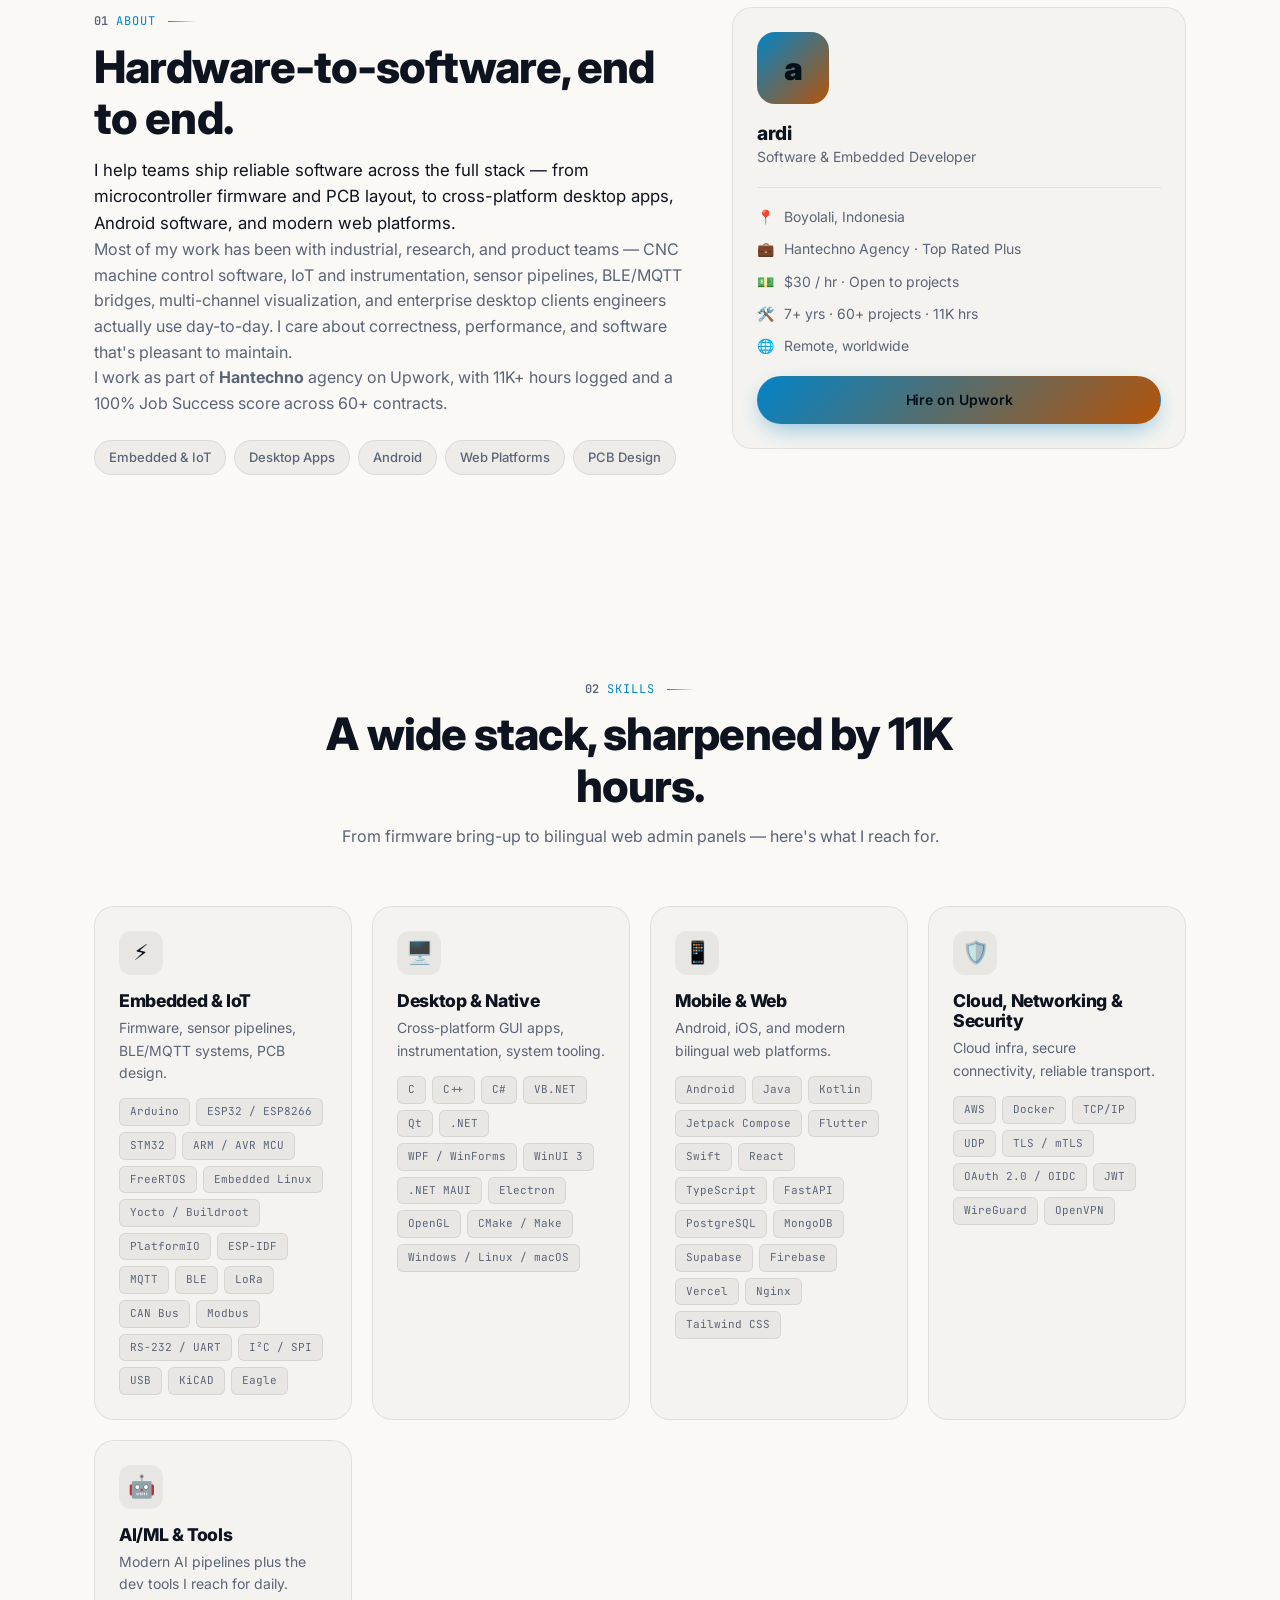
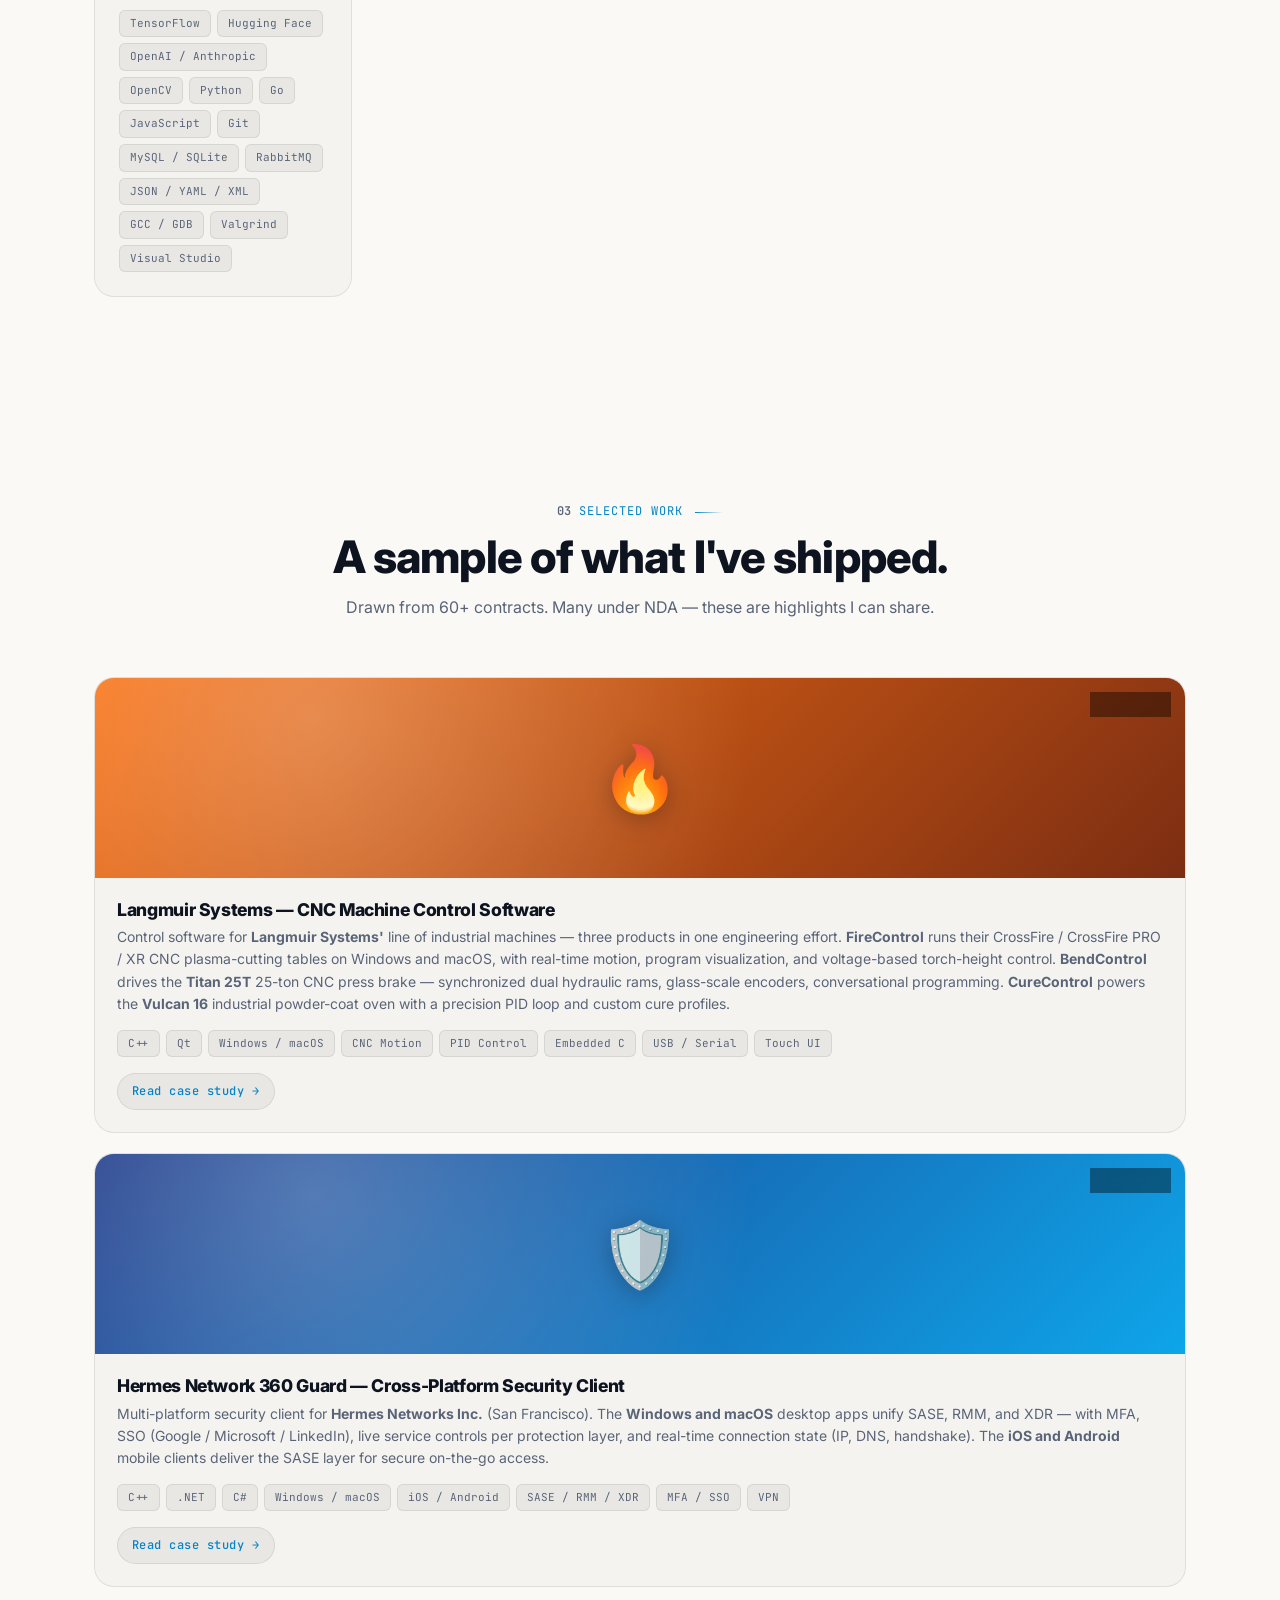
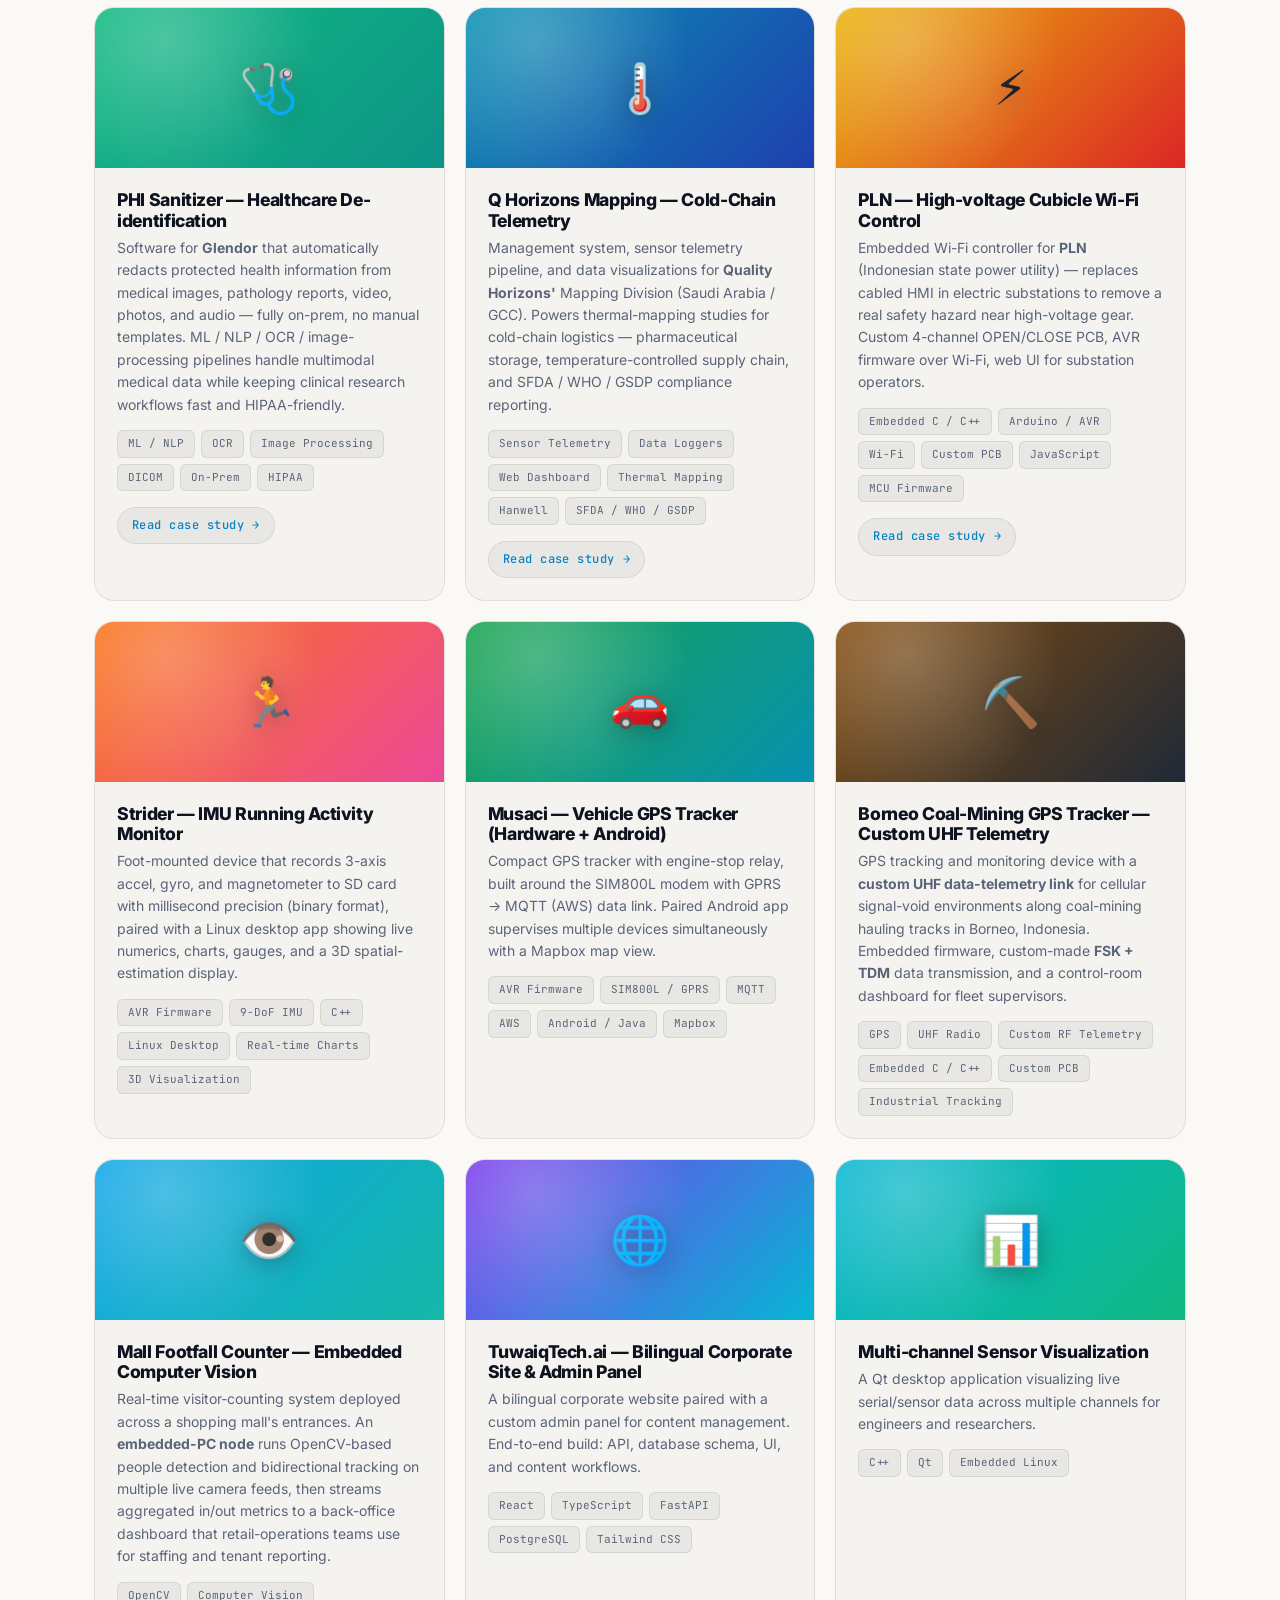
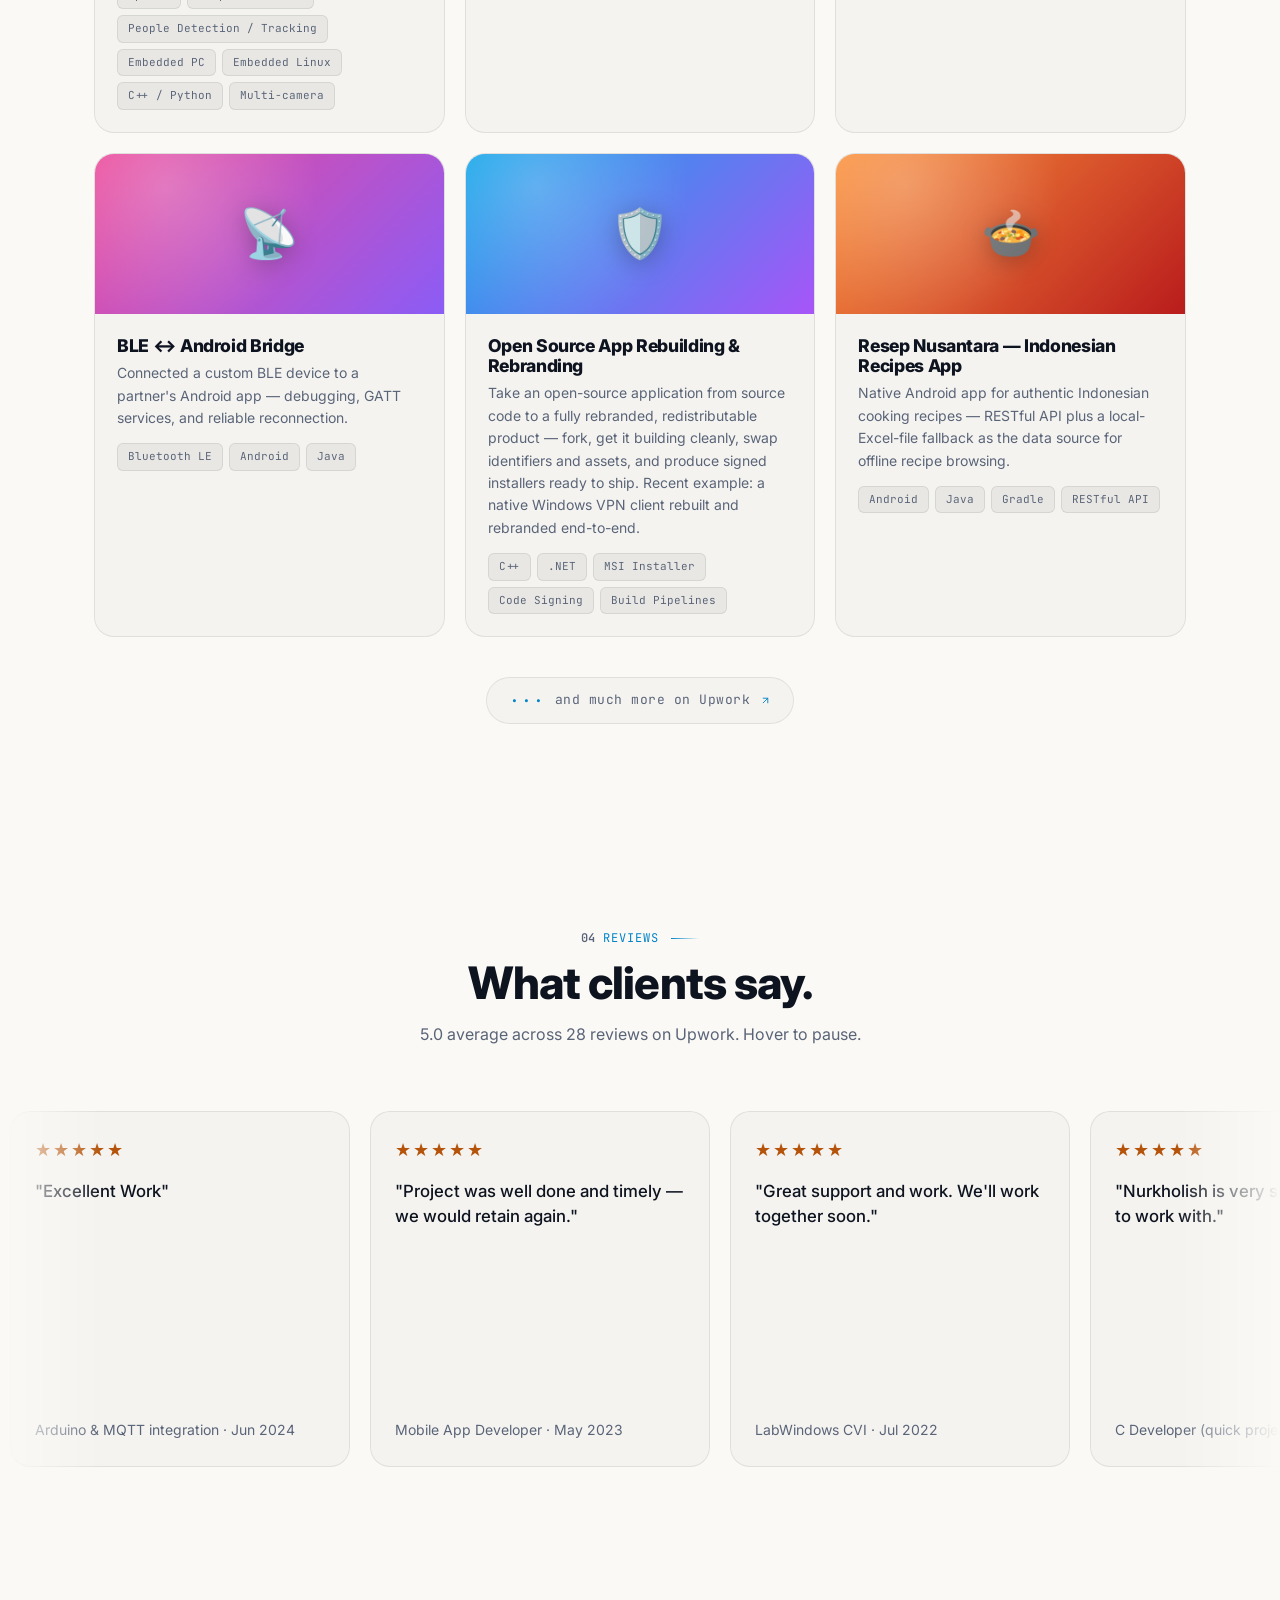
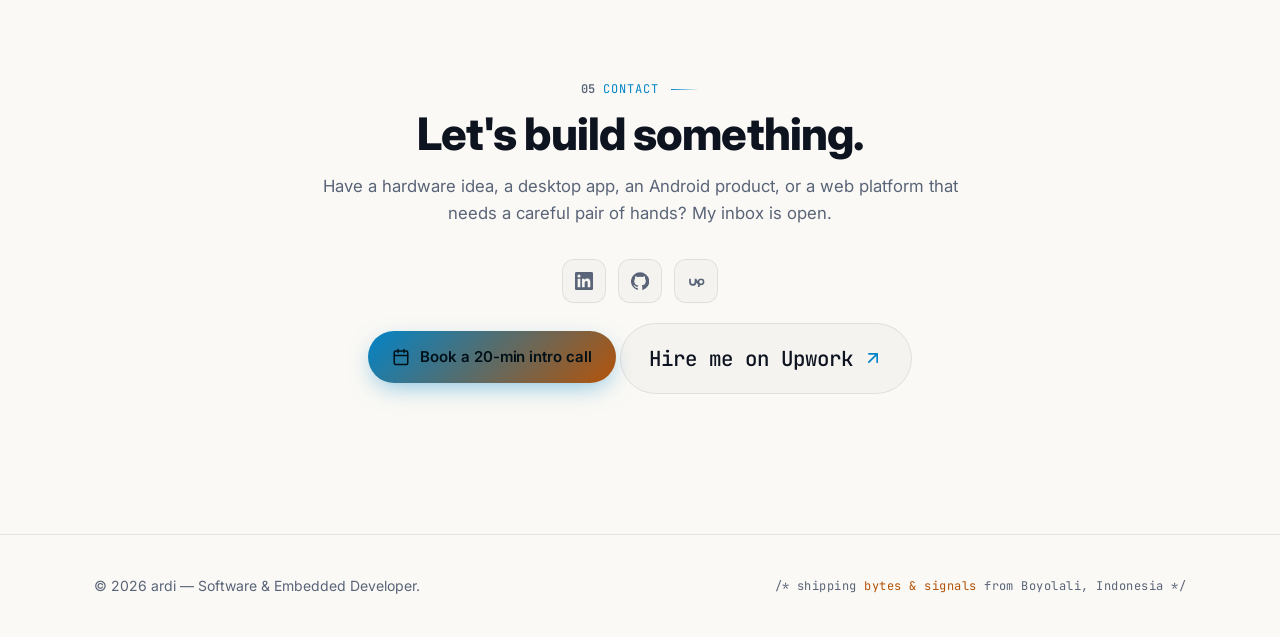
==== commit b3512f6d: "Add Quality Horizons case study (KSA cold-chain SaaS) The story: KSA's SFDA (with WHO, GSDP, USFDA, " ====
--- a/index.html
+++ b/index.html
@@ -406,6 +406,7 @@
                 <span class="chip">Hanwell</span>
                 <span class="chip">SFDA / WHO / GSDP</span>
               </div>
+              <a href="case-studies/qhorizons/" class="case-link">Read case study <span class="case-arrow" aria-hidden="true">→</span></a>
             </div>
           </article>
 
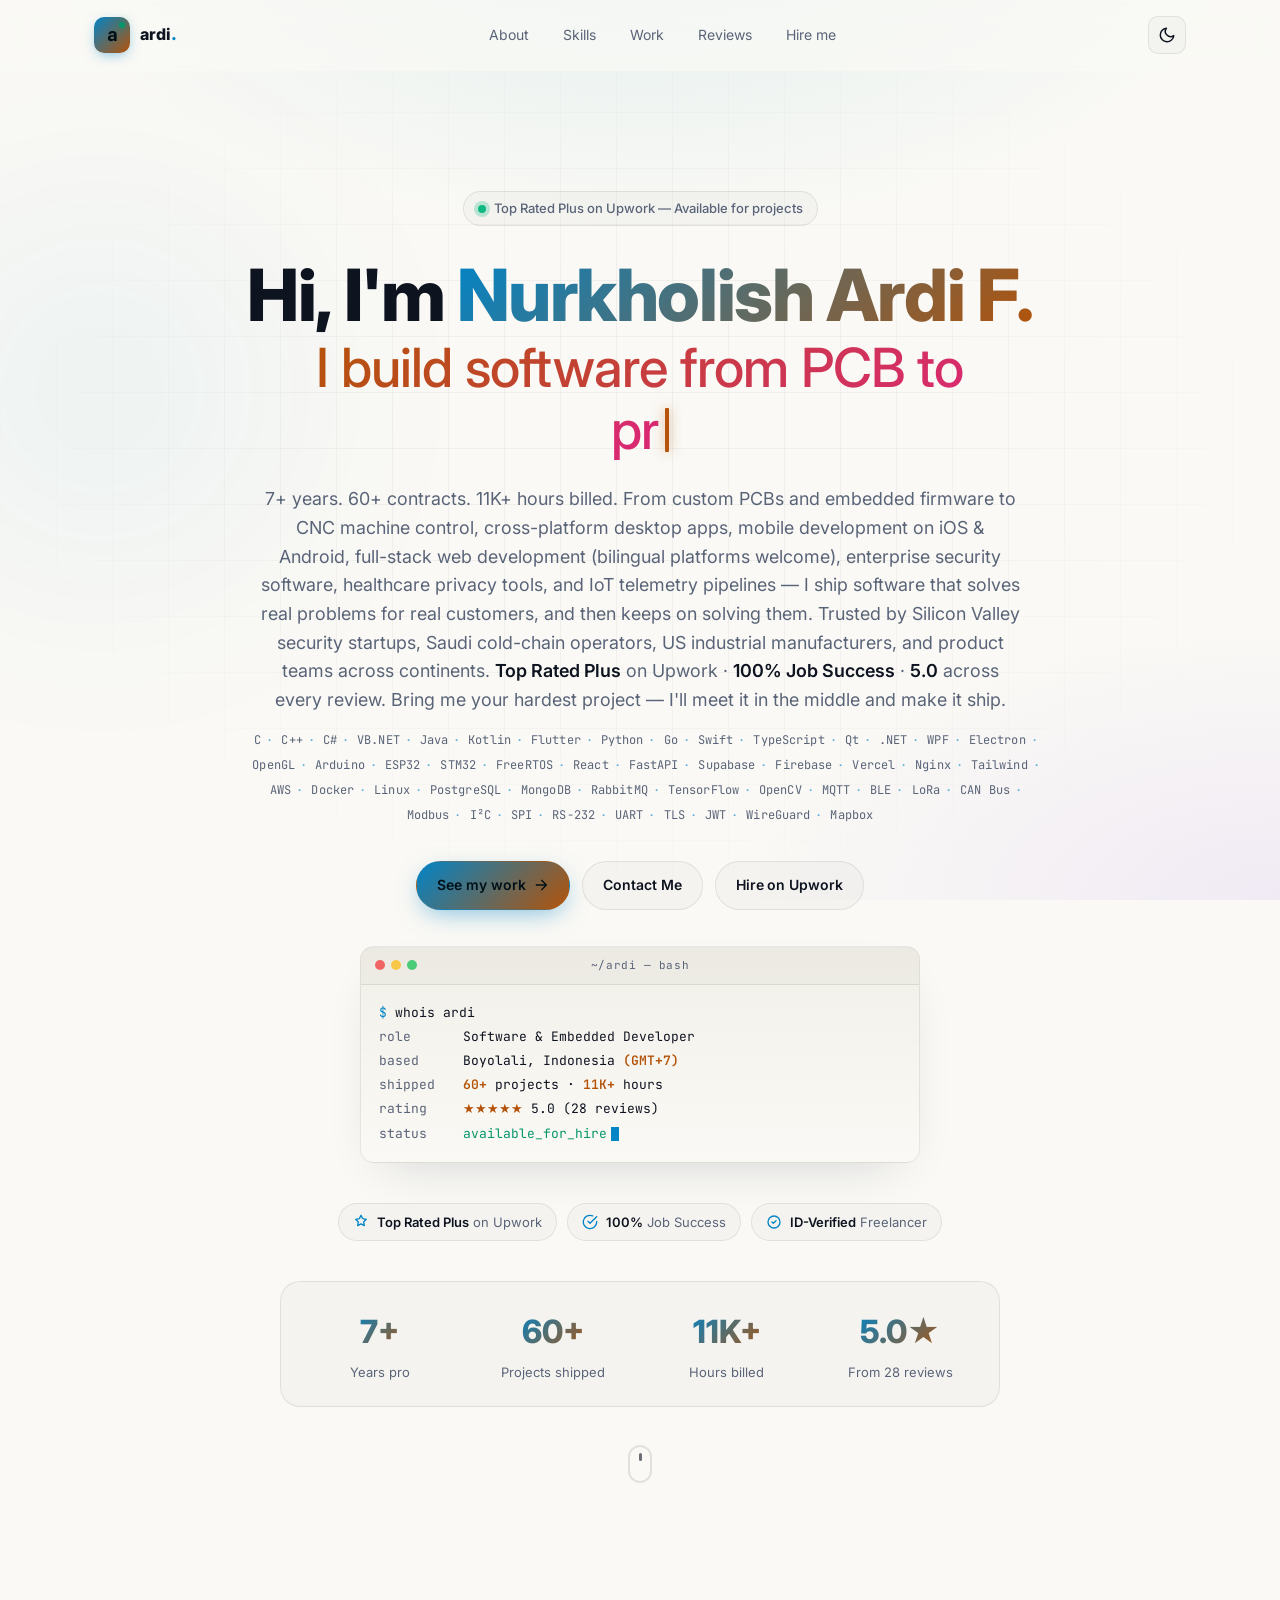
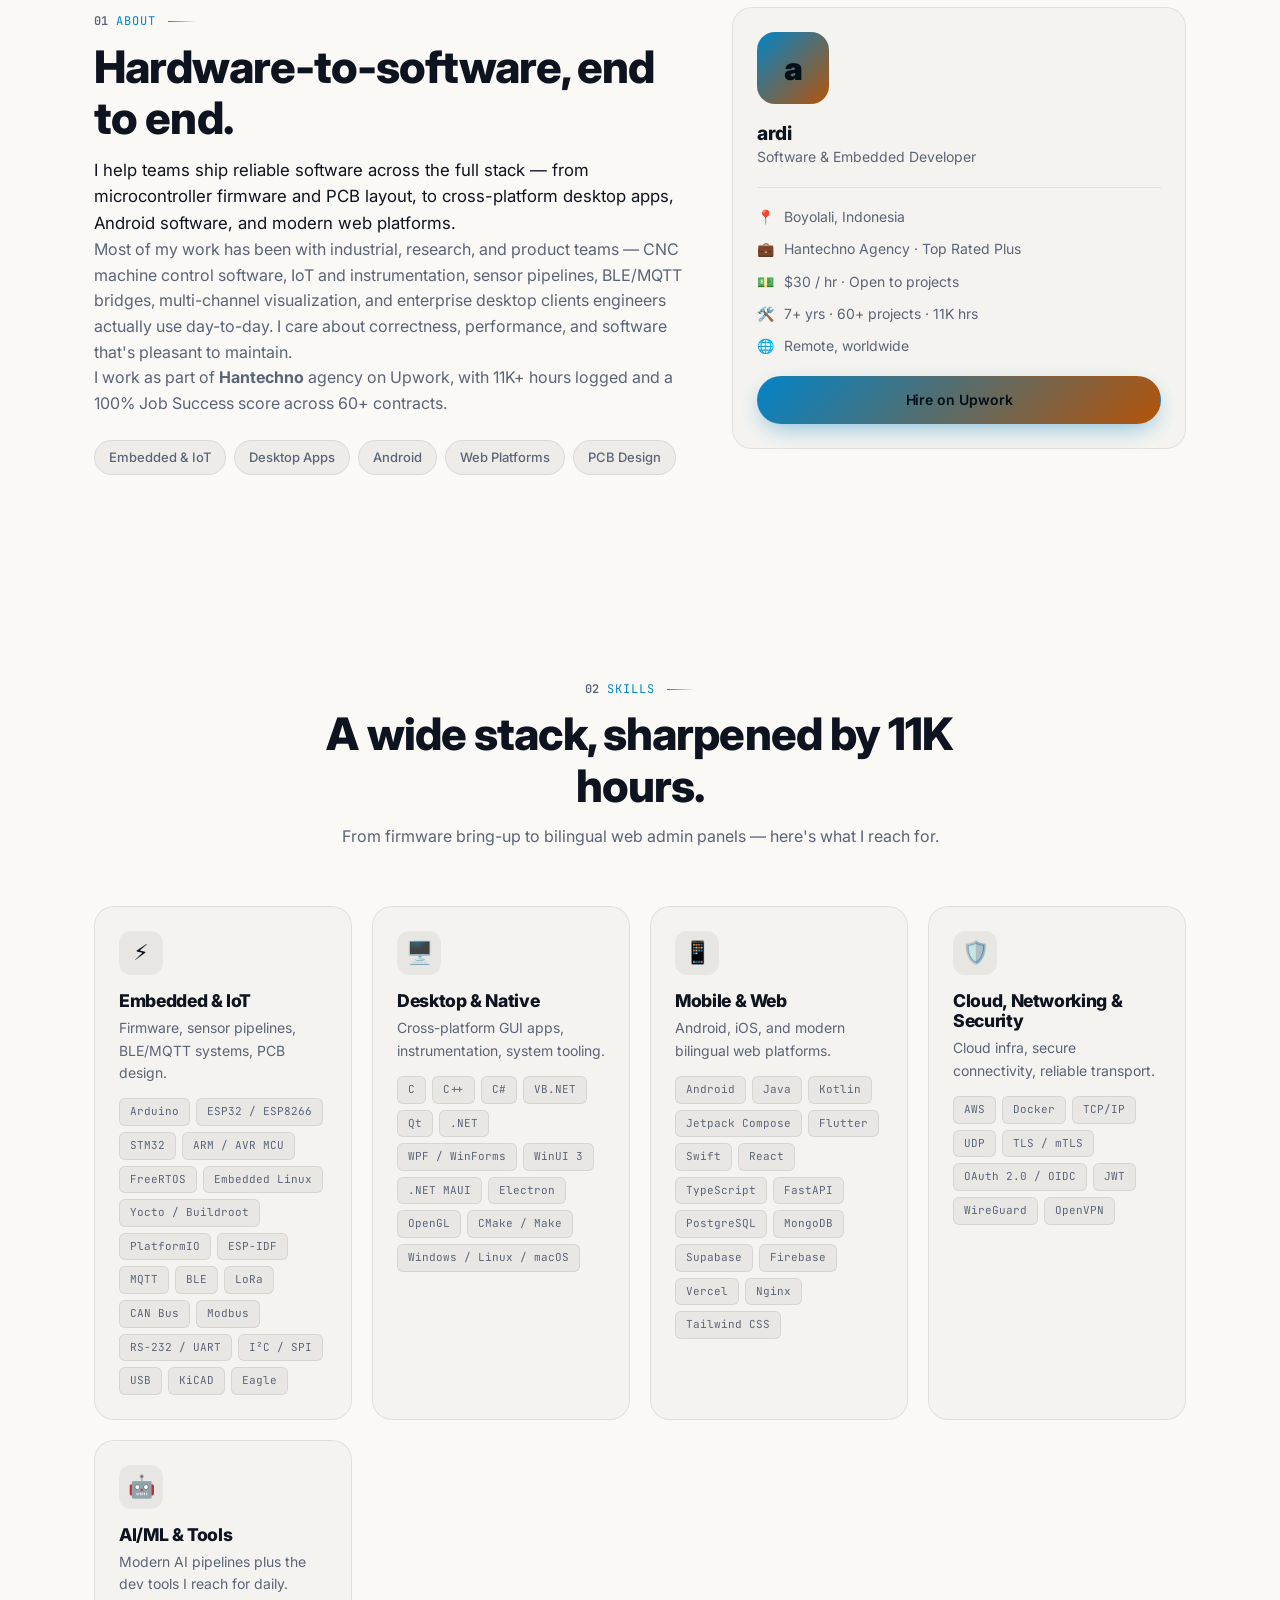
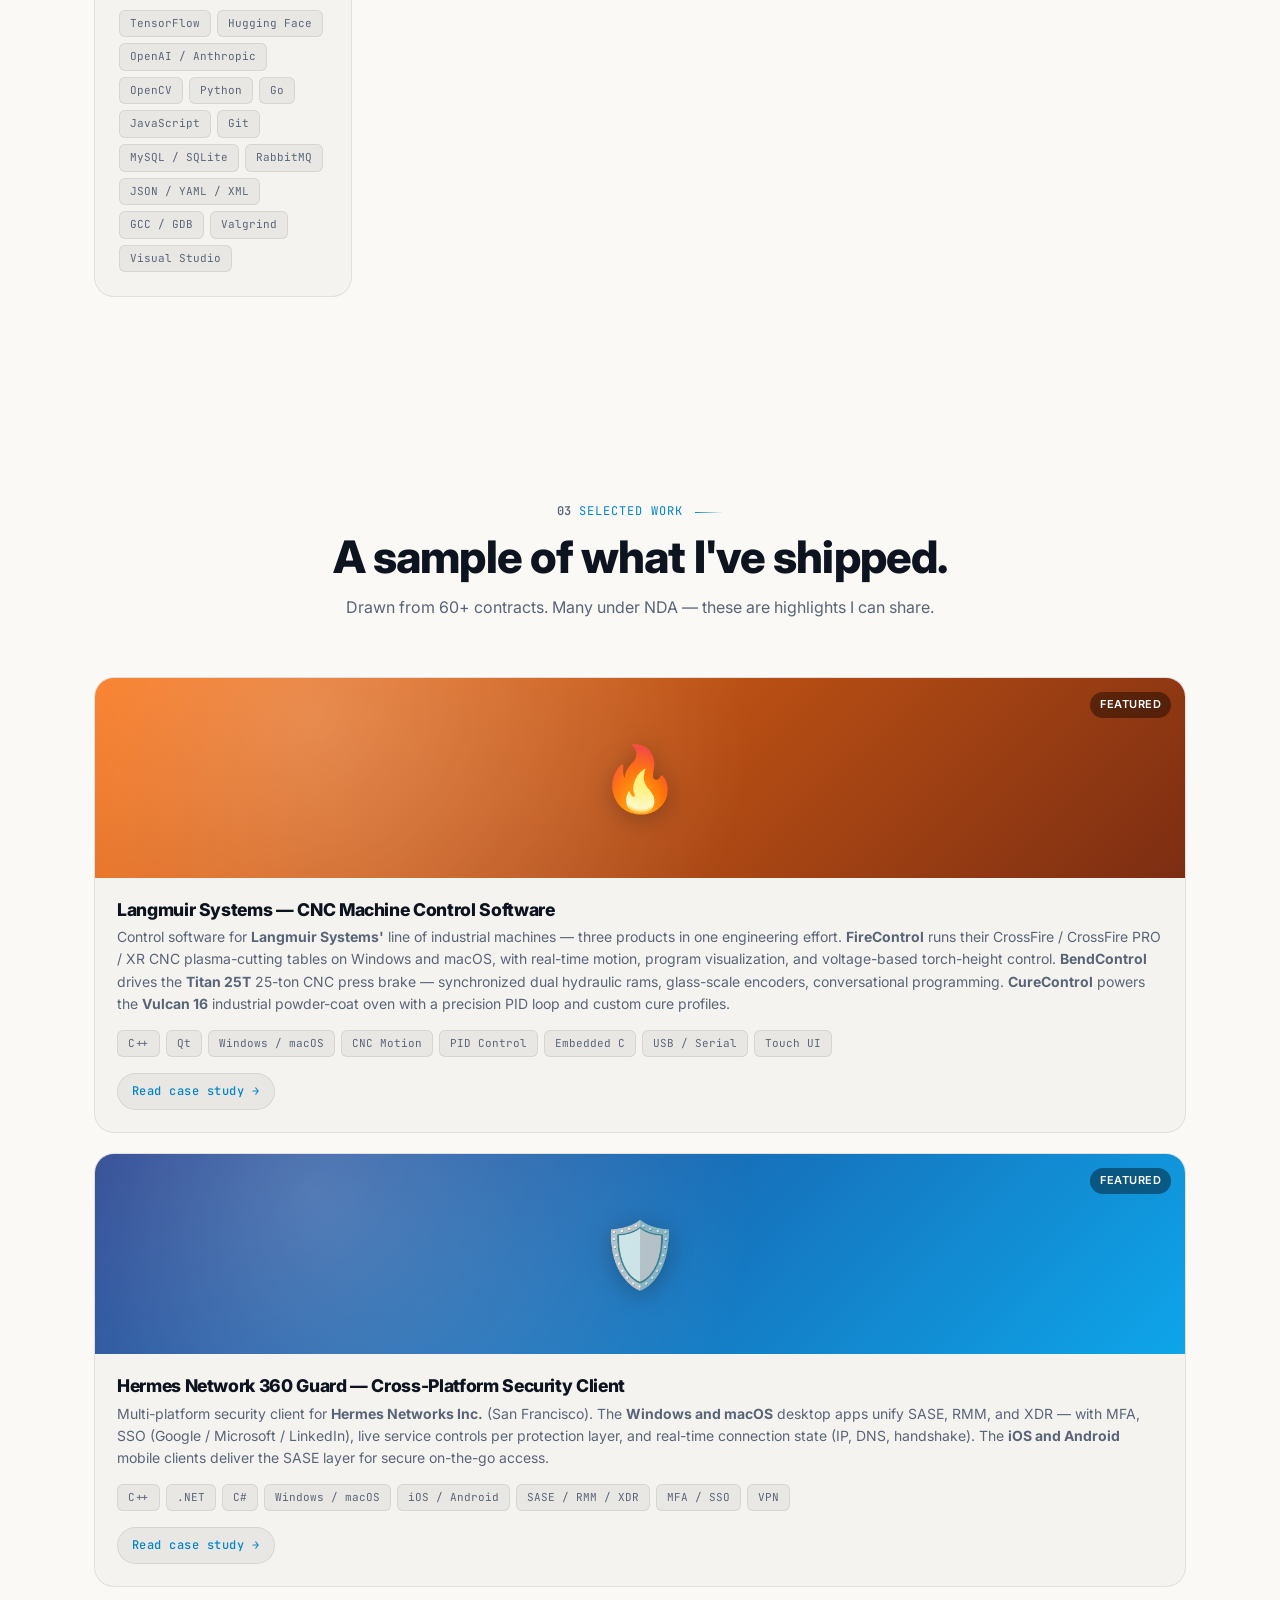
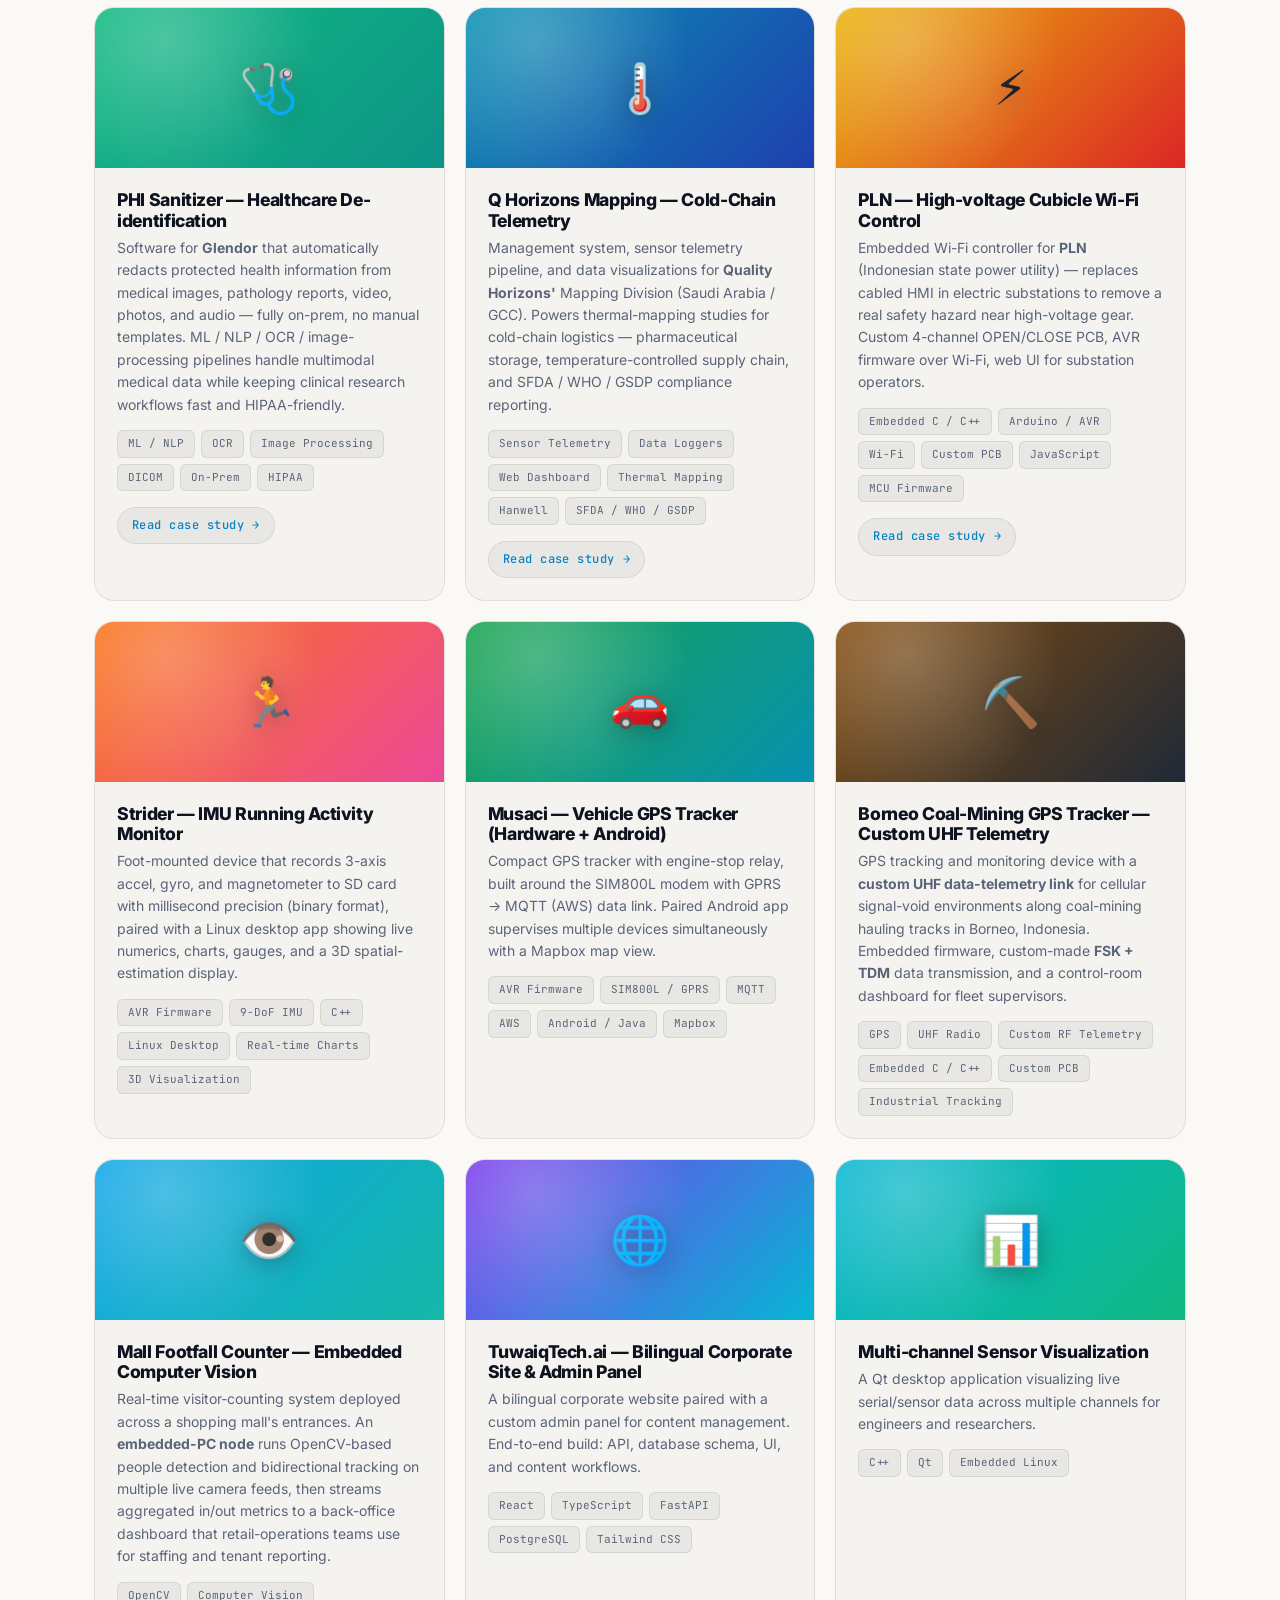
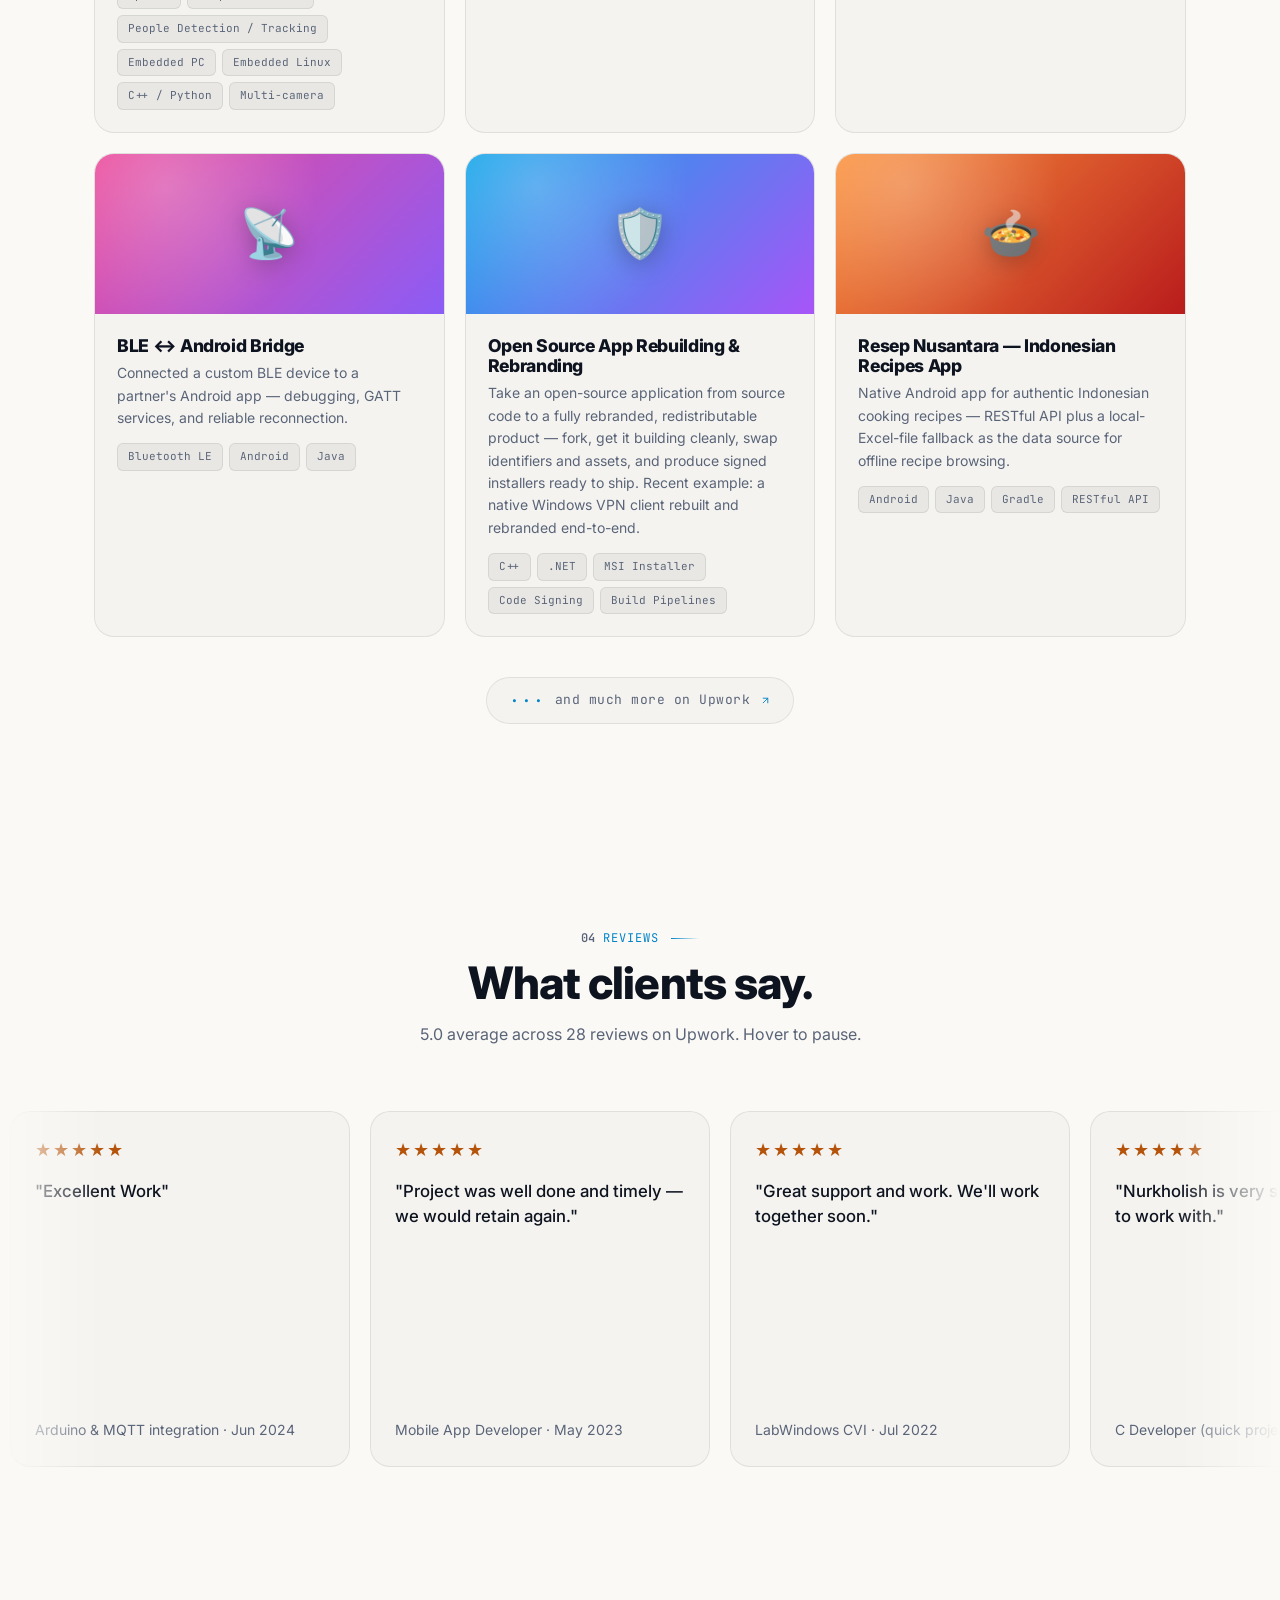
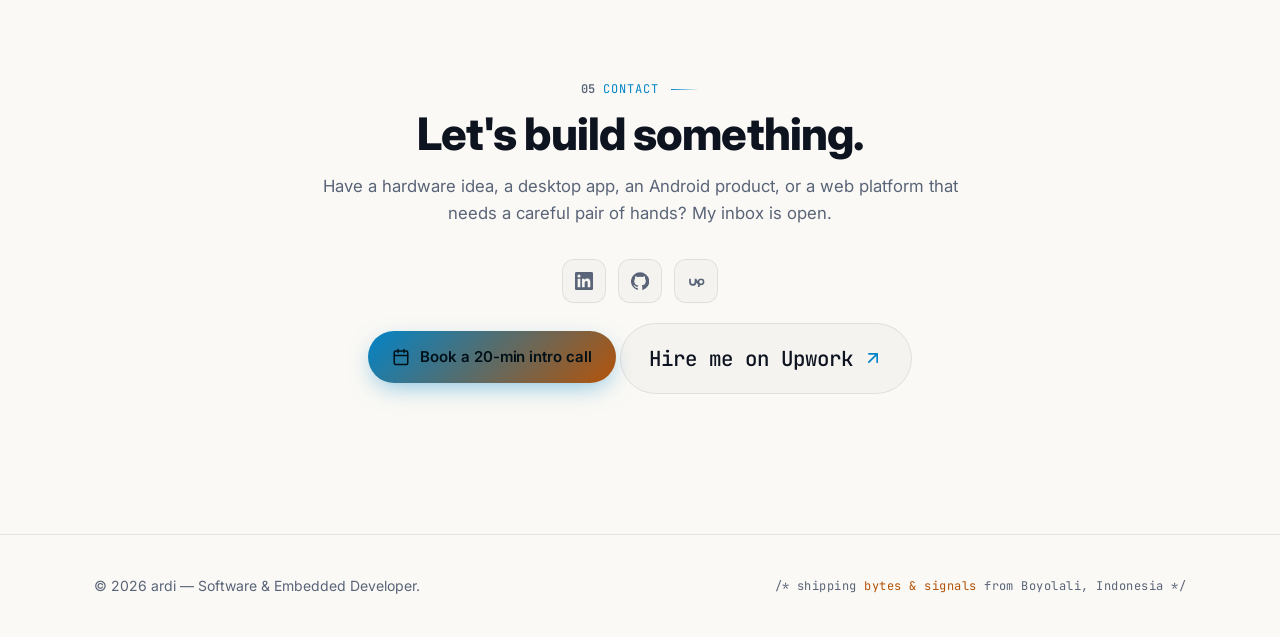
==== commit 4e9e624b: "Booking CTA: swap placeholder Cal.com handle for real one cal.com/ardi-firdaus (placeholder) -> cal." ====
--- a/index.html
+++ b/index.html
@@ -698,7 +698,7 @@
             <svg viewBox="0 0 24 24" fill="currentColor" aria-hidden="true"><path d="M18.7 8.5a4.6 4.6 0 0 0-4.5 3.7c-.7-1-1.3-2.2-1.7-3.3h-2.3v4.5a2.5 2.5 0 1 1-5 0V8.9H2.9v4.5a4.8 4.8 0 0 0 9.6.5c.5.9 1.6 2.2 2.6 2.7l-.7 3.3h2.3l.5-2.4c.4.1.9.2 1.4.2a4.6 4.6 0 0 0 0-9.2zm0 7a2.4 2.4 0 0 1-2.4-2.4 2.4 2.4 0 1 1 4.8 0 2.4 2.4 0 0 1-2.4 2.4z"/></svg>
           </a>
         </div>
-        <a href="https://cal.com/ardi-firdaus" target="_blank" rel="noopener" class="booking-cta">
+        <a href="https://cal.com/ardi-f" target="_blank" rel="noopener" class="booking-cta">
           <svg viewBox="0 0 24 24" fill="none" stroke="currentColor" stroke-width="2" stroke-linecap="round" stroke-linejoin="round" aria-hidden="true"><rect x="3" y="4" width="18" height="18" rx="2"/><path d="M16 2v4M8 2v4M3 10h18"/></svg>
           Book a 20-min intro call
         </a>
